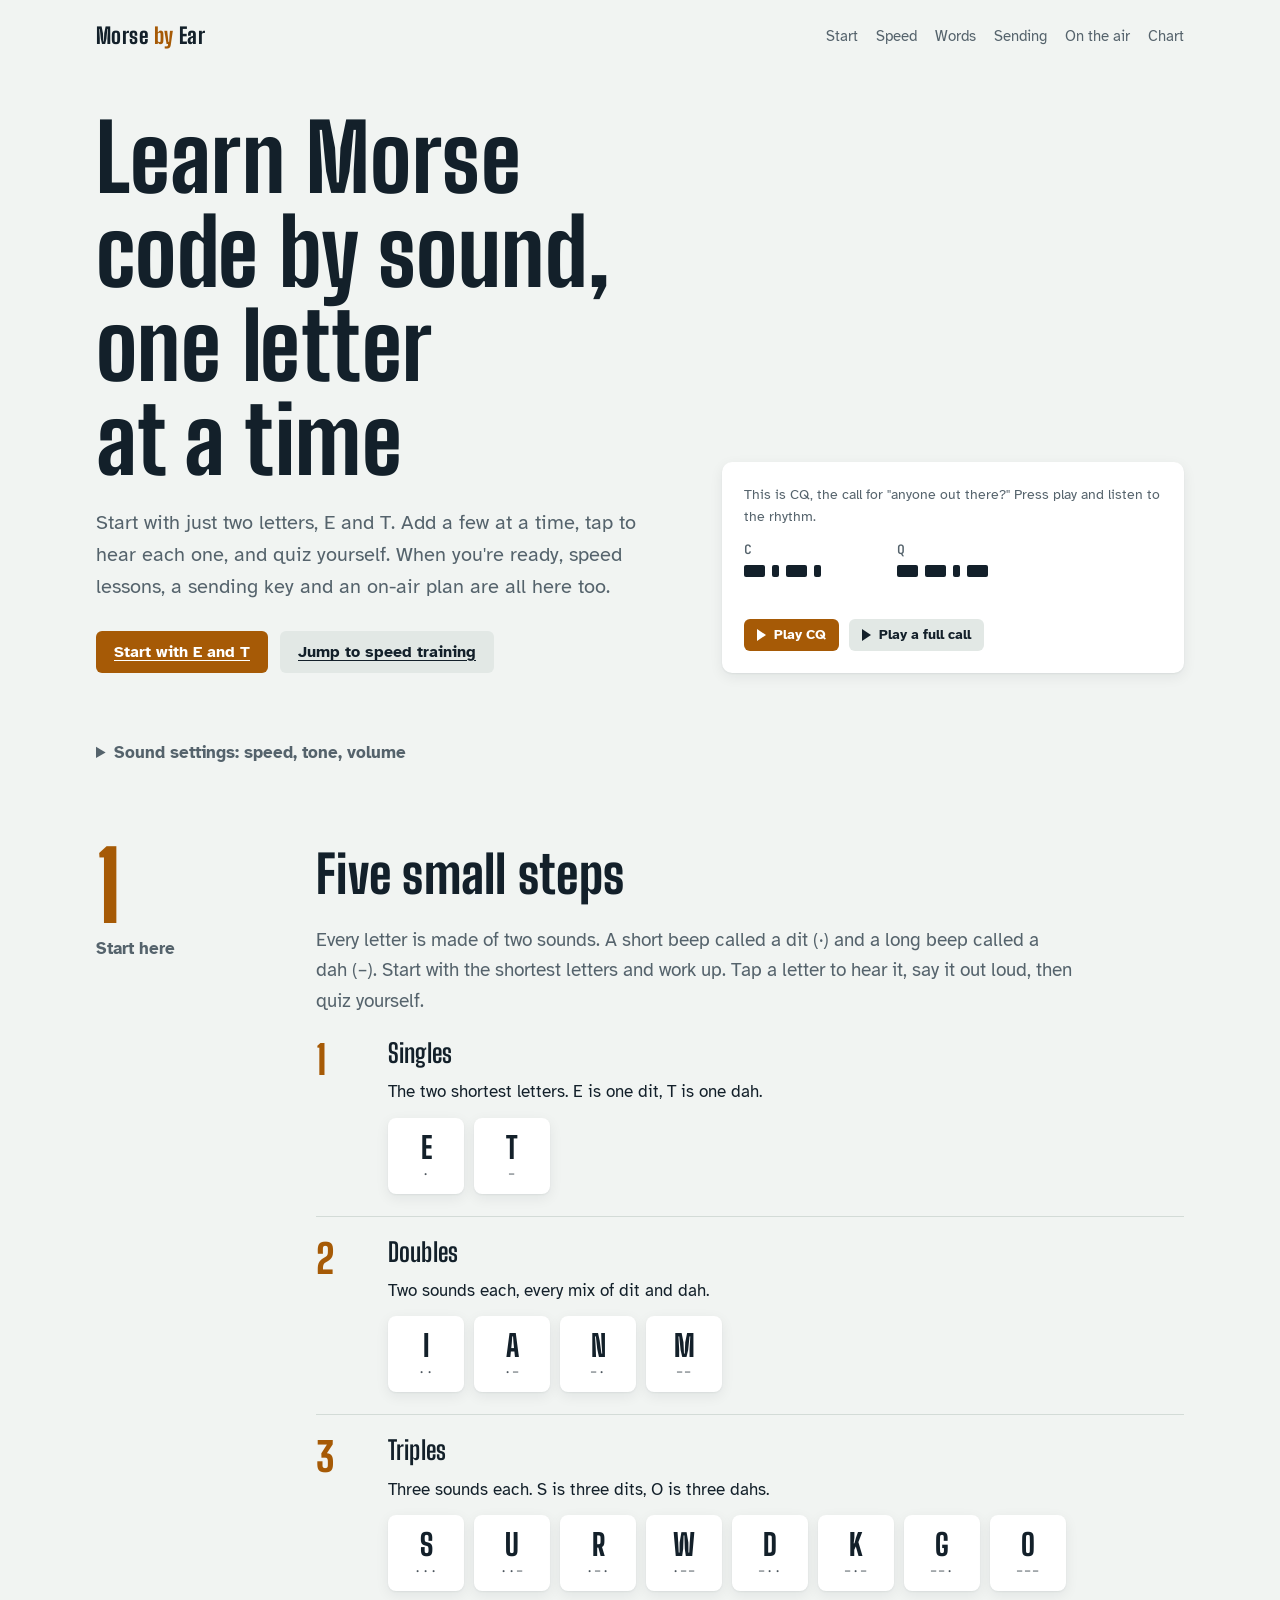
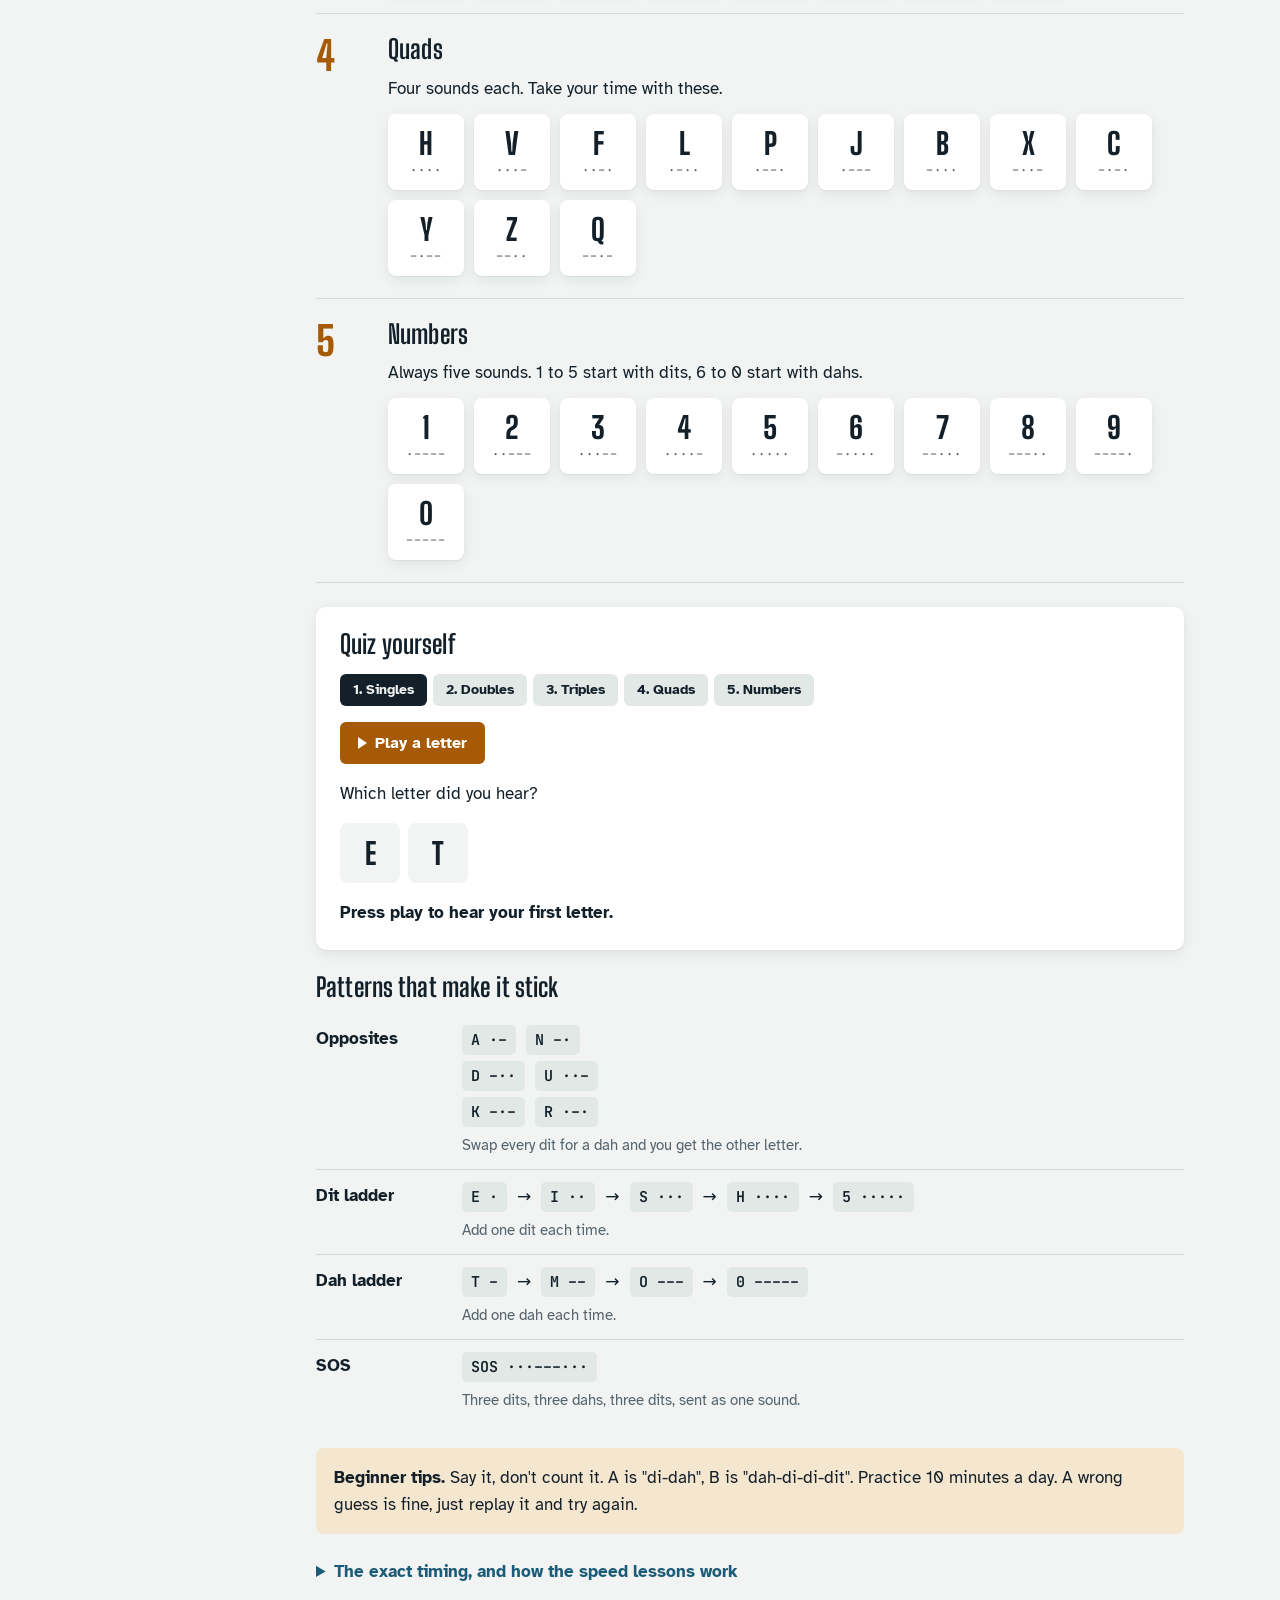
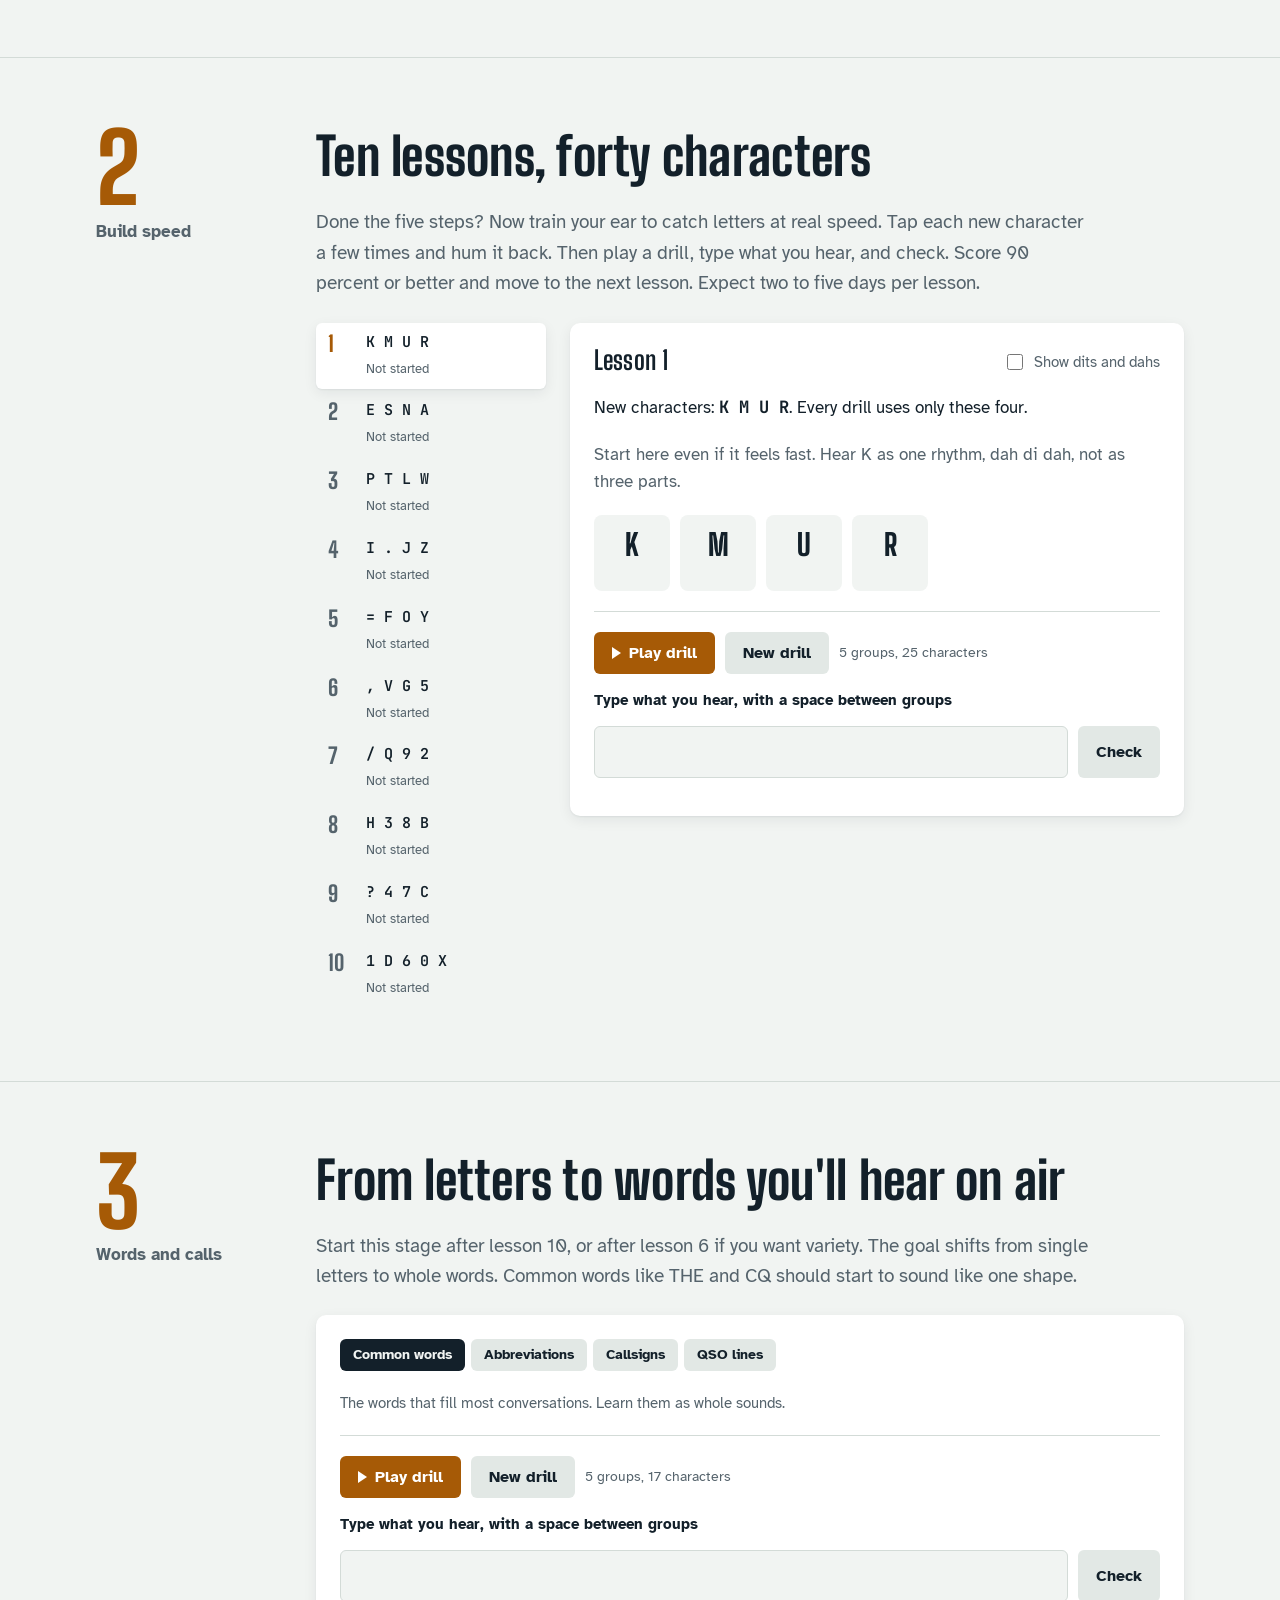
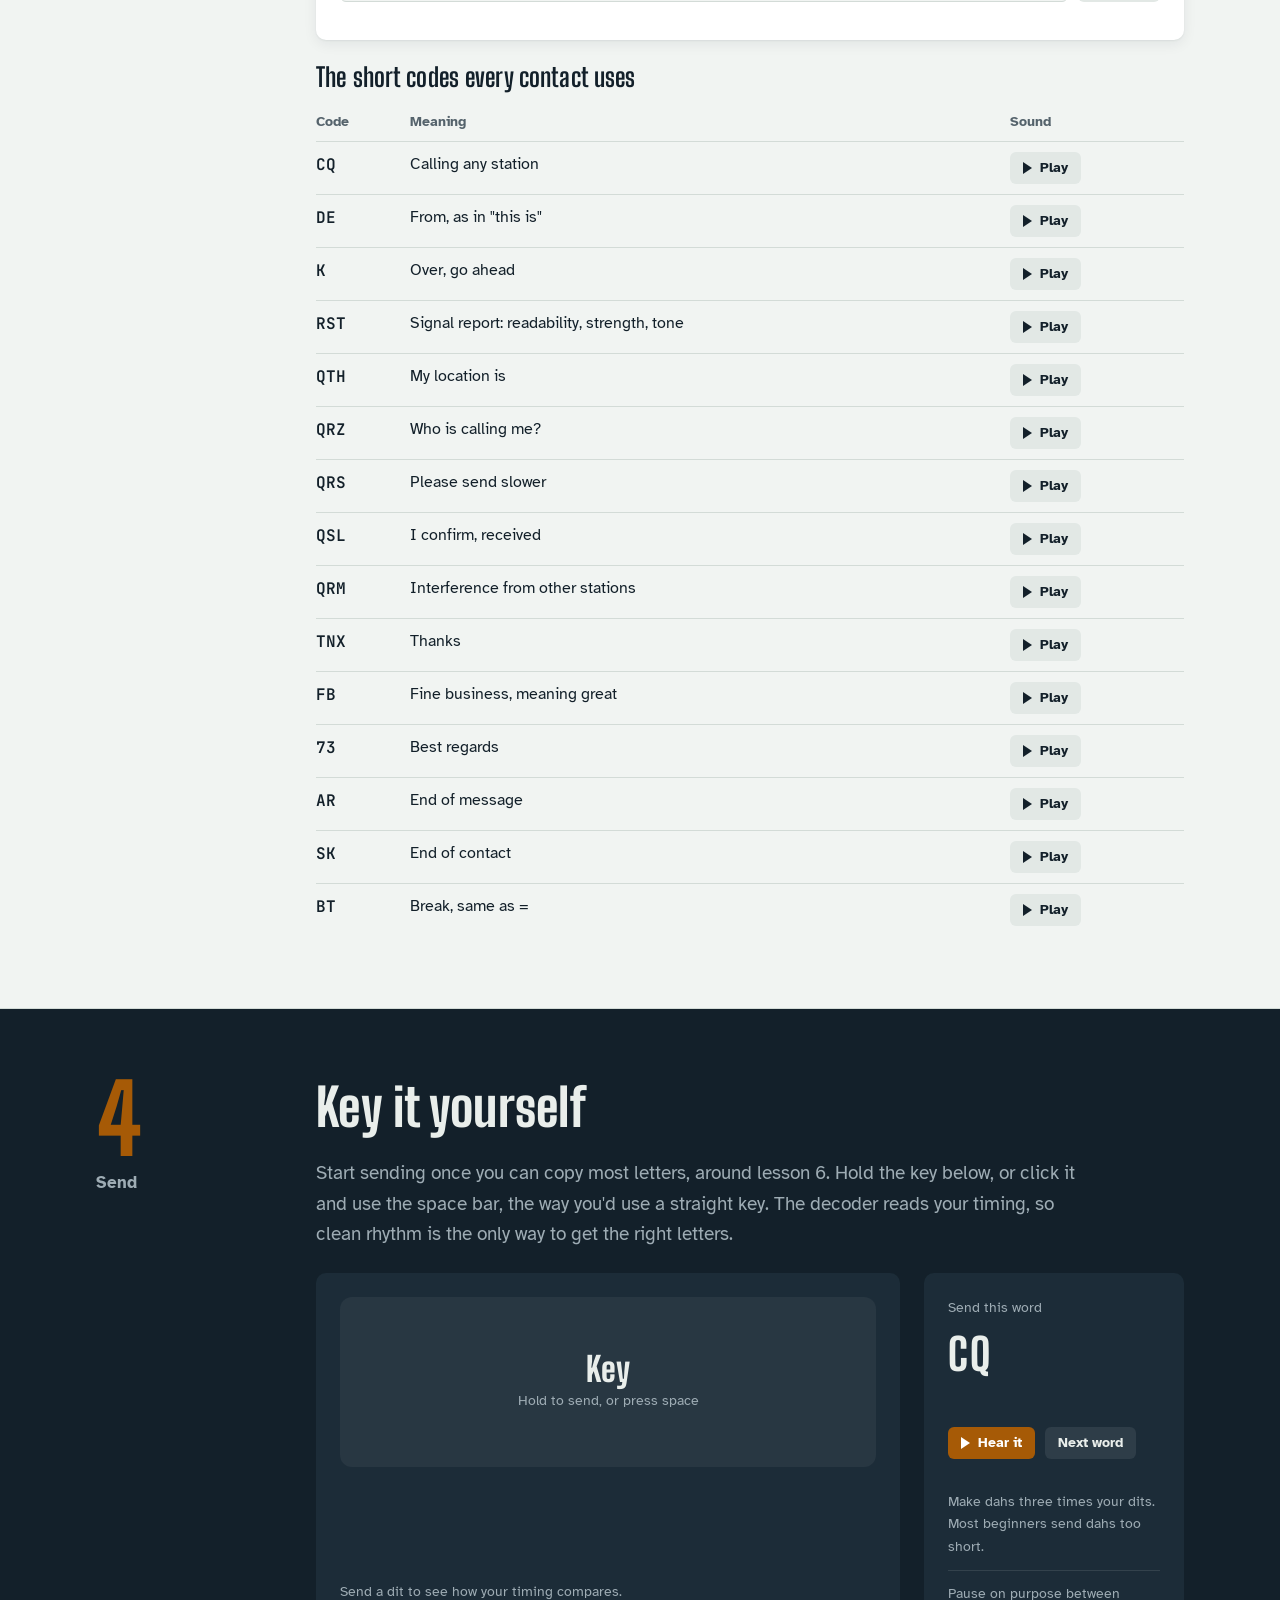
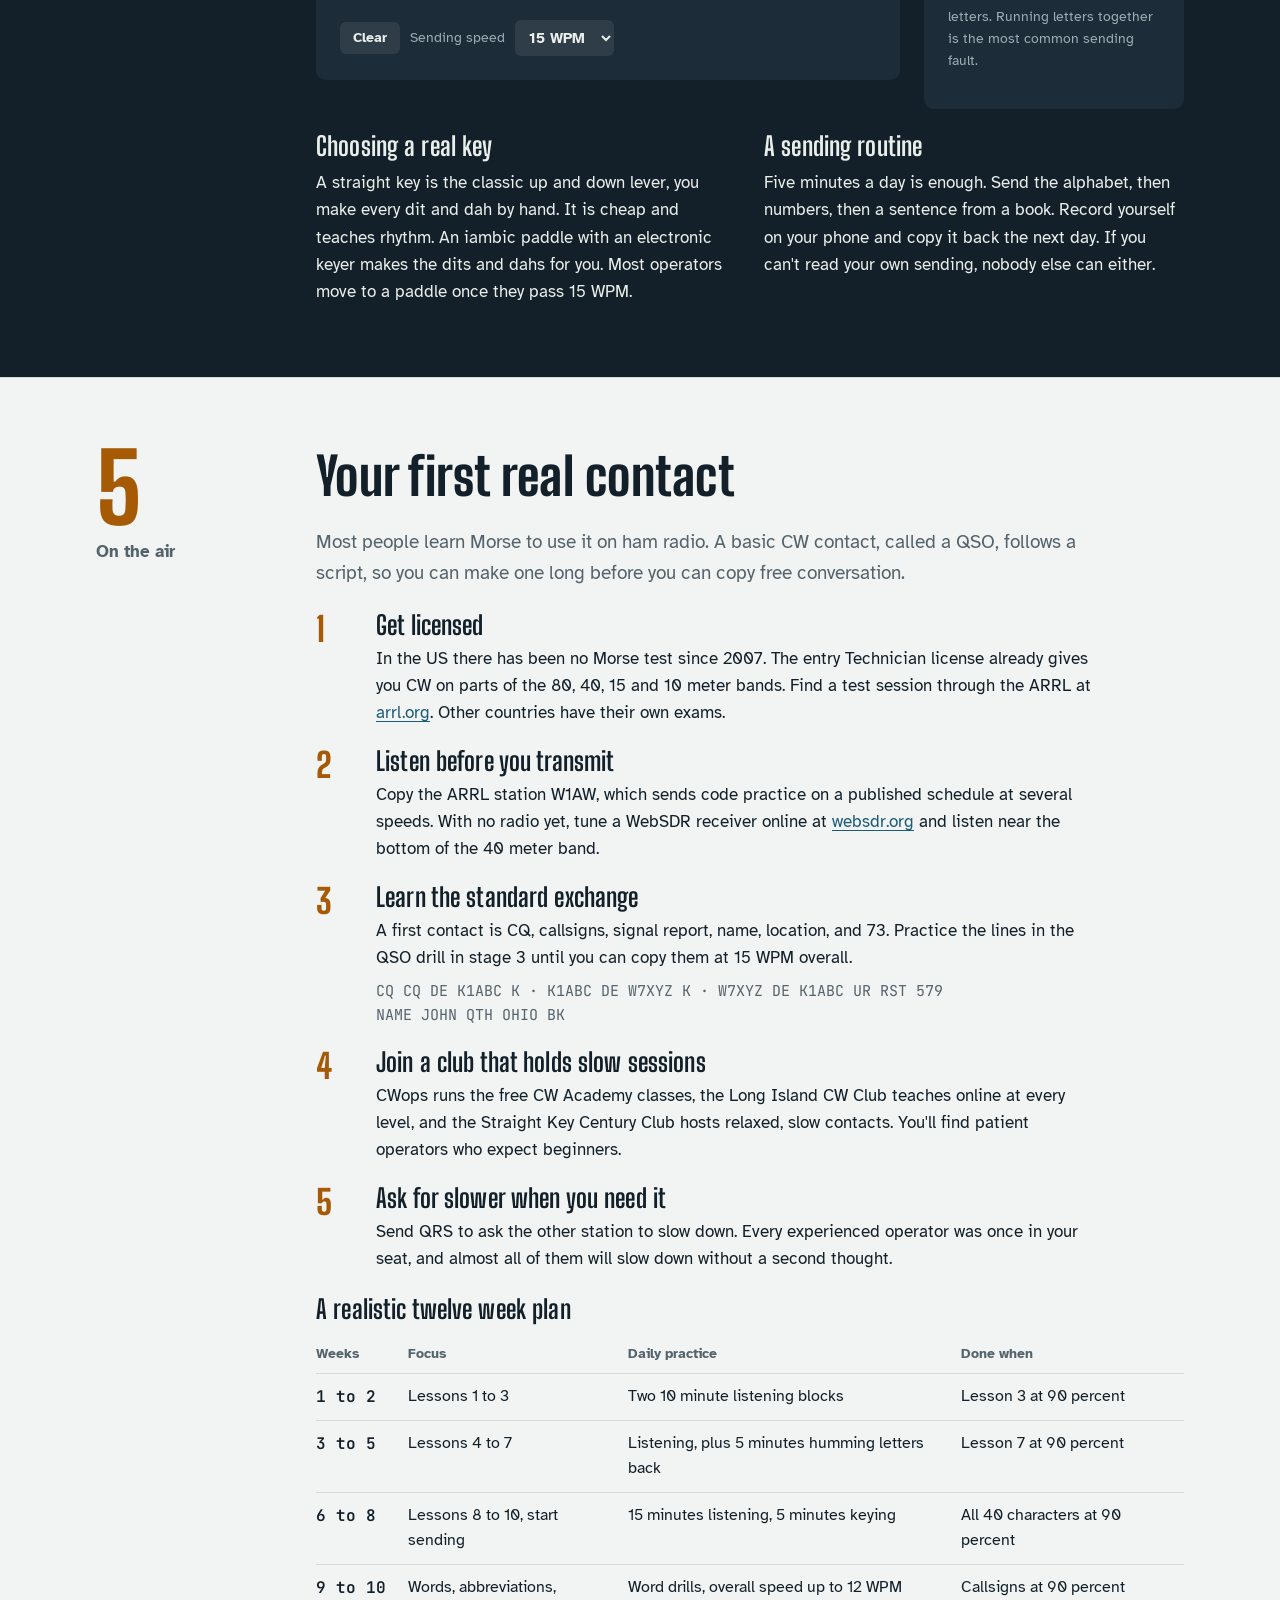
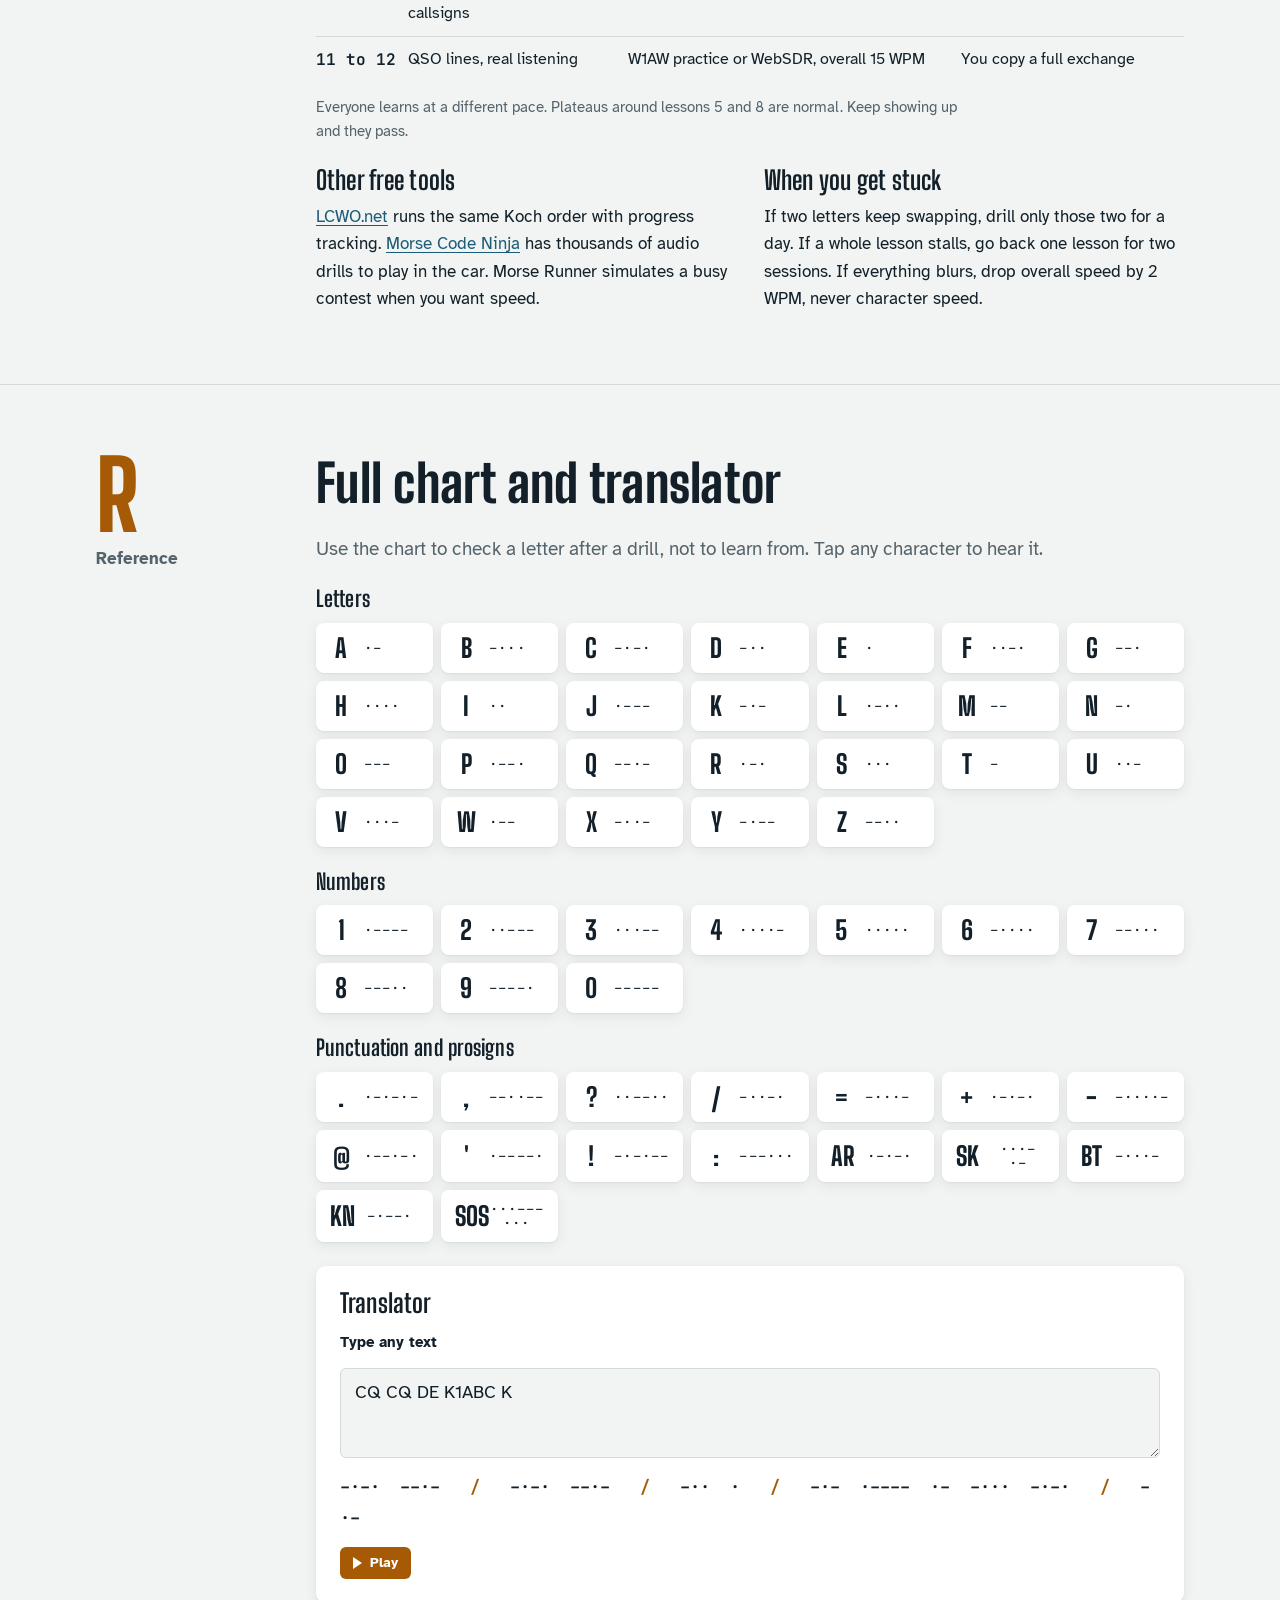
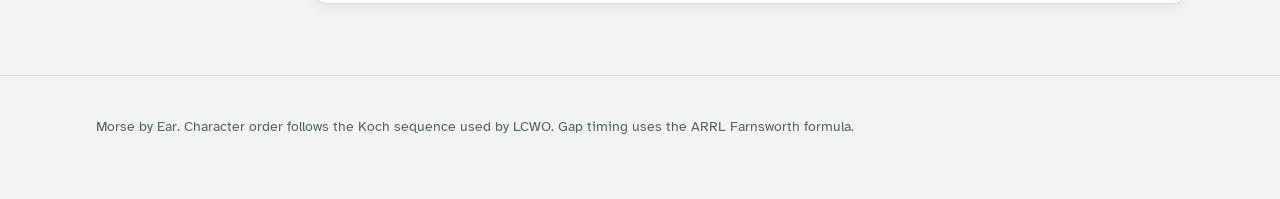
==== index.html @ f8c99e35 "Add Morse by Ear course page Co-Authored-By: Claude Opus 5.5 <noreply@anthropic.com>" ====
<!doctype html>
<html lang="en">
<meta charset="utf-8">
<meta name="viewport" content="width=device-width,initial-scale=1,viewport-fit=cover">
<style>:root{padding-top:env(safe-area-inset-top,0px);padding-bottom:env(safe-area-inset-bottom,0px)}body{margin:0}img{max-width:100%}[hidden]{display:none!important}</style>
<title>Morse by Ear</title>
<meta name="claude:viewport-fit-sides" content="cover">
<link rel="preconnect" href="https://fonts.googleapis.com">
<link rel="preconnect" href="https://fonts.gstatic.com" crossorigin>
<link rel="stylesheet" href="https://fonts.googleapis.com/css2?family=Atkinson+Hyperlegible:wght@400;700&family=Big+Shoulders+Display:wght@700;800&family=JetBrains+Mono:wght@400;600&display=swap">
<style>
/* Layout: a training manual. Wide left margin holds the stage number, right column holds the lesson.
   Paper tape (marks drawn to real timing units) is the one signature element. The keying stage is a dark band. */
:root{
  --paper:#F1F4F2; --surface:#FFFFFF; --chip:#E2E8E5; --ink:#13202A; --muted:#55636C; --rule:#D3DBD7;
  --wire:#1D5C78; --lamp:#A65A06; --on-lamp:#FFFFFF; --lamp-soft:#F5E6D0; --ok:#2C7A4C; --bad:#B3362B;
  --band:#13202A; --band-surface:#1C2C38; --band-ink:#E9EEEB; --band-muted:#9EACB4;
  --shadow:0 1px 2px rgba(19,32,42,.06),0 4px 14px rgba(19,32,42,.07);
  --f-display:"Big Shoulders Display","Arial Narrow",Impact,sans-serif;
  --f-body:"Atkinson Hyperlegible","Segoe UI",system-ui,sans-serif;
  --f-mono:"JetBrains Mono",ui-monospace,Menlo,Consolas,monospace;
}
@media (prefers-color-scheme: dark){
  :root:not([data-theme="light"]){
    --paper:#0E151B; --surface:#16222B; --chip:#1F2D37; --ink:#E5EBE8; --muted:#98A6AE; --rule:#26343E;
    --wire:#76B8D4; --lamp:#F0A43A; --on-lamp:#10171D; --lamp-soft:#3A2A14; --ok:#62BE88; --bad:#EC7B70;
    --band:#070B0E; --band-surface:#121C24; --band-ink:#E5EBE8; --band-muted:#8C9AA2;
    --shadow:0 1px 2px rgba(0,0,0,.3),0 6px 18px rgba(0,0,0,.25); color-scheme:dark;
  }
}
:root[data-theme="dark"]{
  --paper:#0E151B; --surface:#16222B; --chip:#1F2D37; --ink:#E5EBE8; --muted:#98A6AE; --rule:#26343E;
  --wire:#76B8D4; --lamp:#F0A43A; --on-lamp:#10171D; --lamp-soft:#3A2A14; --ok:#62BE88; --bad:#EC7B70;
  --band:#070B0E; --band-surface:#121C24; --band-ink:#E5EBE8; --band-muted:#8C9AA2;
  --shadow:0 1px 2px rgba(0,0,0,.3),0 6px 18px rgba(0,0,0,.25); color-scheme:dark;
}
*{box-sizing:border-box}
body{background:var(--paper);color:var(--ink);font-family:var(--f-body);font-size:17px;line-height:1.6}
h1,h2,h3{font-family:var(--f-display);line-height:1.02;text-wrap:balance;margin:0;font-weight:800;letter-spacing:.005em}
h1{font-size:clamp(46px,8vw,92px)}
h2{font-size:clamp(34px,5vw,52px)}
h3{font-size:26px;font-weight:700}
p{margin:0;text-wrap:pretty;max-width:65ch}
a{color:var(--wire);text-underline-offset:3px}
.mono{font-family:var(--f-mono)}
.wrap{max-width:1120px;margin:0 auto;padding-left:max(16px,env(safe-area-inset-left,0px));padding-right:max(16px,env(safe-area-inset-right,0px))}
:focus-visible{outline:2px solid var(--wire);outline-offset:2px}

/* nav */
.top{padding-block:18px}
.top .wrap{display:flex;align-items:center;gap:24px;justify-content:space-between}
.brand{font-family:var(--f-display);font-weight:800;font-size:22px;letter-spacing:.02em;white-space:nowrap}
.brand span{color:var(--lamp)}
.nav{display:flex;gap:18px;overflow-x:auto;scrollbar-width:none;min-width:0}
.nav a{color:var(--muted);text-decoration:none;font-size:15px;white-space:nowrap}
.nav a:hover{color:var(--ink)}

/* hero */
.hero{padding-block:40px 56px}
.hero .wrap{display:grid;grid-template-columns:1.25fr 1fr;gap:48px;align-items:end}
.hero p.lede{font-size:20px;margin-top:20px;color:var(--muted)}
.hero .actions{display:flex;gap:12px;margin-top:28px;flex-wrap:wrap}
.lamp-card{background:var(--surface);border-radius:10px;box-shadow:var(--shadow);padding:22px;display:grid;gap:14px;min-width:0}
.lamp-card .cap{font-size:14px;color:var(--muted)}
@media (max-width:860px){.hero .wrap{grid-template-columns:1fr;gap:32px}}

/* buttons */
.btn{appearance:none;border:0;cursor:pointer;font:700 16px/1 var(--f-body);padding:13px 18px;border-radius:6px;background:var(--lamp);color:var(--on-lamp);white-space:nowrap;display:inline-flex;align-items:center;gap:8px}
.btn:hover{filter:brightness(1.06)}
.btn.q{background:var(--chip);color:var(--ink)}
.btn.sm{padding:9px 13px;font-size:14px}
.btn[aria-pressed="true"]{background:var(--ink);color:var(--paper)}
.tri{width:0;height:0;border-left:9px solid currentColor;border-top:6px solid transparent;border-bottom:6px solid transparent}
.sq{width:10px;height:10px;background:currentColor}

/* tape */
.tape-scroll{overflow-x:auto;padding-bottom:4px}
.tape{position:relative;height:58px;flex:none}
.tape .m{position:absolute;top:22px;height:12px;background:var(--ink);border-radius:2px}
.tape .lbl{position:absolute;top:0;font:600 13px/1 var(--f-mono);color:var(--muted)}
.tape .tick{position:absolute;top:40px;width:1px;height:6px;background:var(--muted);opacity:.6}
.tape .tn{position:absolute;top:47px;font:400 11px/1 var(--f-mono);color:var(--muted);transform:translateX(-50%)}
.tape .head{position:absolute;top:14px;width:2px;height:28px;background:var(--lamp);left:0;opacity:0}
.tape.run .head{opacity:1}

/* settings */
.settings{background:var(--surface);box-shadow:var(--shadow);border-radius:10px;padding:20px 22px;display:grid;grid-template-columns:repeat(4,minmax(0,1fr));gap:22px}
.settings label{display:block;font-size:14px;color:var(--muted)}
.settings output{font:600 15px var(--f-mono);color:var(--ink)}
.settings .row{display:flex;justify-content:space-between;align-items:baseline;gap:8px}
input[type=range]{width:100%;accent-color:var(--lamp)}
.settings .note{grid-column:1/-1;font-size:14px;color:var(--muted)}
@media (max-width:760px){.settings{grid-template-columns:repeat(2,minmax(0,1fr))}}

/* stage layout */
.stage{padding-block:72px}
.stage + .stage{border-top:1px solid var(--rule)}
.stage .wrap{display:grid;grid-template-columns:180px minmax(0,1fr);gap:40px}
.stage .num{font-family:var(--f-display);font-weight:800;font-size:96px;line-height:.8;color:var(--lamp)}
.stage .num small{display:block;font-size:17px;font-family:var(--f-body);font-weight:700;color:var(--muted);margin-top:14px;line-height:1.3}
.stage .body{display:grid;gap:24px;min-width:0}
.stage .body > *{min-width:0}
.stage .intro{font-size:19px;color:var(--muted)}
@media (max-width:760px){.stage{padding-block:52px}.stage .wrap{grid-template-columns:1fr;gap:16px}.stage .num{font-size:64px}.stage .num small{display:inline;margin-left:10px}}

.cols2{display:grid;grid-template-columns:repeat(2,minmax(0,1fr));gap:28px}
.cols2 > div{display:grid;gap:10px;align-content:start;min-width:0}
@media (max-width:760px){.cols2{grid-template-columns:1fr}}
.rules{display:grid;gap:0;margin:0;padding:0;list-style:none}
.rules li{display:grid;grid-template-columns:120px 1fr;gap:16px;padding:12px 0;border-bottom:1px solid var(--rule)}
.rules li:last-child{border-bottom:0}
.rules b{font-family:var(--f-mono);font-weight:600}
.panel{background:var(--surface);border-radius:10px;box-shadow:var(--shadow);padding:24px;min-width:0}
.callout{background:var(--lamp-soft);border-radius:8px;padding:16px 18px}
.callout p{max-width:none}

/* trainer */
.trainer{display:grid;grid-template-columns:230px minmax(0,1fr);gap:24px;align-items:start}
.syllabus{display:grid;gap:2px;margin:0;padding:0;list-style:none}
.syllabus button{all:unset;box-sizing:border-box;cursor:pointer;display:grid;grid-template-columns:28px 1fr;gap:4px 10px;width:100%;padding:10px 12px;border-radius:6px}
.syllabus button:hover{background:var(--chip)}
.syllabus button[aria-current="true"]{background:var(--surface);box-shadow:var(--shadow)}
.syllabus .n{font:800 22px/1 var(--f-display);color:var(--muted)}
.syllabus [aria-current="true"] .n{color:var(--lamp)}
.syllabus .c{font:600 15px/1.3 var(--f-mono)}
.syllabus .s{grid-column:2;font-size:13px;color:var(--muted)}
.syllabus .s.pass{color:var(--ok);font-weight:700}
@media (max-width:860px){
  .trainer{grid-template-columns:1fr}
  .syllabus{grid-auto-flow:column;grid-auto-columns:150px;overflow-x:auto;padding-bottom:6px}
}
.lesson{display:grid;gap:20px}
.lesson-head{display:flex;justify-content:space-between;gap:16px;flex-wrap:wrap;align-items:baseline}
.pad{display:flex;flex-wrap:wrap;gap:10px}
.key{all:unset;box-sizing:border-box;cursor:pointer;width:76px;min-height:76px;border-radius:8px;background:var(--paper);display:grid;place-items:center;align-content:center;gap:6px;padding:8px 4px;text-align:center}
.key:hover{background:var(--chip)}
.key.on{background:var(--lamp);color:var(--on-lamp)}
.key b{font:800 30px/1 var(--f-display)}
.key i{font:400 12px/1 var(--f-mono);font-style:normal;letter-spacing:.08em;color:inherit;opacity:.75}
.hide-pat .key i{visibility:hidden}
.toggle{display:inline-flex;gap:8px;align-items:center;font-size:15px;color:var(--muted);cursor:pointer}
.toggle input{accent-color:var(--lamp);width:16px;height:16px}

/* drill */
.drill{display:grid;gap:14px;padding-top:20px;border-top:1px solid var(--rule)}
.drill .bar{display:flex;gap:10px;flex-wrap:wrap;align-items:center}
.drill .meta{font-size:14px;color:var(--muted)}
.drill label{font-size:15px;font-weight:700}
.drill .entry{display:flex;gap:10px;flex-wrap:wrap}
.drill input[type=text]{flex:1 1 260px;min-width:0;font:600 20px var(--f-mono);letter-spacing:.06em;text-transform:uppercase;padding:12px 14px;border-radius:6px;border:1px solid var(--rule);background:var(--paper);color:var(--ink)}
.result{display:grid;gap:8px}
.result .score{font-weight:700}
.result .score.pass{color:var(--ok)}
.result .line{font:600 18px/1.6 var(--f-mono);display:flex;flex-wrap:wrap;gap:4px 16px}
.result .ok{color:var(--ok)} .result .no{color:var(--bad);text-decoration:underline;text-decoration-thickness:2px}
.result .sub{font-size:14px;color:var(--muted)}

/* tables */
.tbl-wrap{overflow-x:auto}
table{border-collapse:collapse;width:100%;font-size:16px}
th{text-align:left;font-size:14px;color:var(--muted);font-weight:700;padding:8px 12px 8px 0;border-bottom:1px solid var(--rule)}
td{padding:10px 12px 10px 0;border-bottom:1px solid var(--rule);vertical-align:top}
tr:last-child td{border-bottom:0}
td.mono{white-space:nowrap;font-weight:600}

/* sets switcher */
.seg{display:flex;gap:6px;flex-wrap:wrap}

/* dark band: keying */
.band{background:var(--band);color:var(--band-ink)}
.band .intro,.band .num small{color:var(--band-muted)}
.band .panel{background:var(--band-surface);box-shadow:none}
.band .btn.q{background:#ffffff14;color:var(--band-ink)}
.band a{color:#8CC6DE}
.band .rules li{border-color:#ffffff1a}
.keyer{display:grid;grid-template-columns:minmax(0,1fr) 260px;gap:24px;align-items:start}
@media (max-width:860px){.keyer{grid-template-columns:1fr}}
.paddle{all:unset;box-sizing:border-box;cursor:pointer;width:100%;height:170px;border-radius:12px;background:#ffffff0d;display:grid;place-items:center;text-align:center;user-select:none;-webkit-user-select:none;touch-action:none}
.paddle b{font:800 34px/1 var(--f-display);display:block}
.paddle span{font-size:14px;color:var(--band-muted)}
.paddle.down{background:var(--lamp);color:var(--on-lamp)}
.paddle.down span{color:inherit}
.out{font:600 26px/1.4 var(--f-mono);min-height:44px;word-break:break-all;letter-spacing:.06em}
.out .cur{color:var(--lamp)}
.ktape{display:flex;align-items:center;height:22px;overflow:hidden;justify-content:flex-end}
.ktape i{flex:none;height:10px;background:var(--band-ink);border-radius:2px}
.ktape u{flex:none;height:10px}
.ktape s{flex:none;width:2px;height:22px;background:var(--lamp);opacity:.6;margin:0 3px}
.kstat{font-size:14px;color:var(--band-muted)}
.target{font:800 44px/1 var(--f-display);letter-spacing:.04em}
.kfb{font-weight:700;min-height:1.6em}
.kfb.ok{color:#7AD39E}
.kfb.no{color:#F2958B}
.band select{font:600 15px var(--f-body);padding:8px 10px;border-radius:6px;border:0;background:#ffffff14;color:var(--band-ink)}
.band select option{color:#13202A}

/* reference chart */
.chart{display:grid;grid-template-columns:repeat(auto-fill,minmax(112px,1fr));gap:8px}
.chart .key{width:auto;min-height:0;grid-template-columns:auto 1fr;place-items:center start;padding:12px 14px;gap:12px;background:var(--surface);box-shadow:var(--shadow)}
.chart .key b{font-size:26px;min-width:22px}
.chart .key i{font-size:14px;opacity:1}
.chart .key.on i{color:var(--on-lamp)}
.chart-group{display:grid;gap:12px}
.chart-group h3{font-size:22px}
textarea{width:100%;min-height:90px;font:400 18px var(--f-body);padding:12px 14px;border-radius:6px;border:1px solid var(--rule);background:var(--paper);color:var(--ink);resize:vertical}
.codeout{font:600 17px/1.8 var(--f-mono);word-break:break-word;color:var(--ink)}
.codeout .w{color:var(--lamp)}

.steps{counter-reset:s;display:grid;gap:22px;margin:0;padding:0;list-style:none}
.steps li{display:grid;grid-template-columns:44px minmax(0,1fr);gap:16px}
.steps li::before{counter-increment:s;content:counter(s);font:800 34px/1 var(--f-display);color:var(--lamp)}
.steps h3{margin-bottom:6px}
.steps p + p{margin-top:8px}

/* simple start */
.sound summary{cursor:pointer;font-weight:700;color:var(--muted);padding-block:10px;width:max-content;max-width:100%}
.sound[open] summary{margin-bottom:12px}
.simple{display:grid}
.step{display:grid;grid-template-columns:56px minmax(0,1fr);gap:16px;padding-block:22px;border-bottom:1px solid var(--rule)}
.step:first-child{padding-top:0}
.step .sn{font:800 40px/1 var(--f-display);color:var(--lamp)}
.step .txt{display:grid;gap:12px;min-width:0}
.step .key{background:var(--surface);box-shadow:var(--shadow)}
.quiz{display:grid;gap:16px}
.quiz .meta{font-size:14px;color:var(--muted)}
.choices{display:flex;flex-wrap:wrap;gap:8px}
.choices .key{width:60px;min-height:60px}
.choices .key.right{background:var(--ok);color:var(--paper)}
.choices .key.wrong{background:var(--bad);color:var(--paper)}
.qfb{font-weight:700;min-height:1.6em}
.patterns li{grid-template-columns:130px minmax(0,1fr)}
.patterns .pn{font-weight:700}
.patterns .pv{display:grid;gap:6px}
.patterns .pv small{font-size:15px;color:var(--muted)}
.ladder{display:flex;flex-wrap:wrap;gap:6px 10px;align-items:center}
.chip{all:unset;cursor:pointer;font:600 15px var(--f-mono);padding:5px 9px;border-radius:5px;background:var(--chip);white-space:nowrap}
.chip.on{background:var(--lamp);color:var(--on-lamp)}
details.more summary{cursor:pointer;font-weight:700;color:var(--wire)}
.more-body{display:grid;gap:24px;margin-top:20px}
.more-body > *{min-width:0}
@media (max-width:560px){.patterns li{grid-template-columns:1fr;gap:6px}.step{grid-template-columns:40px minmax(0,1fr)}}

footer{padding-block:40px 60px;color:var(--muted);font-size:14px;border-top:1px solid var(--rule)}
@media (prefers-reduced-motion:reduce){.tape .head{display:none}}
</style>

<header class="top">
  <div class="wrap">
    <div class="brand">Morse <span>by</span> Ear</div>
    <nav class="nav" aria-label="Course sections">
      <a href="#start">Start</a>
      <a href="#receive">Speed</a>
      <a href="#words">Words</a>
      <a href="#send">Sending</a>
      <a href="#air">On the air</a>
      <a href="#reference">Chart</a>
    </nav>
  </div>
</header>

<section class="hero">
  <div class="wrap">
    <div>
      <h1>Learn Morse code by sound, one letter at a time</h1>
      <p class="lede">Start with just two letters, E and T. Add a few at a time, tap to hear each one, and quiz yourself. When you're ready, speed lessons, a sending key and an on-air plan are all here too.</p>
      <div class="actions">
        <a class="btn" href="#start">Start with E and T</a>
        <a class="btn q" href="#receive">Jump to speed training</a>
      </div>
    </div>
    <div class="lamp-card">
      <div class="cap">This is CQ, the call for "anyone out there?" Press play and listen to the rhythm.</div>
      <div class="tape-scroll"><div class="tape" id="heroTape"></div></div>
      <div style="display:flex;gap:10px;flex-wrap:wrap">
        <button class="btn sm" data-play="CQ" data-tape="heroTape" type="button"><span class="tri"></span>Play CQ</button>
        <button class="btn sm q" data-play="CQ CQ DE K1ABC K" type="button"><span class="tri"></span>Play a full call</button>
      </div>
    </div>
  </div>
</section>

<div class="wrap">
  <details class="sound"><summary>Sound settings: speed, tone, volume</summary>
  <div class="settings" id="settings">
    <div>
      <div class="row"><label for="cwpm">Character speed</label><output id="cwpmV"></output></div>
      <input type="range" id="cwpm" min="12" max="35" step="1">
    </div>
    <div>
      <div class="row"><label for="ewpm">Overall speed</label><output id="ewpmV"></output></div>
      <input type="range" id="ewpm" min="5" max="35" step="1">
    </div>
    <div>
      <div class="row"><label for="freq">Tone</label><output id="freqV"></output></div>
      <input type="range" id="freq" min="400" max="900" step="10">
    </div>
    <div>
      <div class="row"><label for="vol">Volume</label><output id="volV"></output></div>
      <input type="range" id="vol" min="0.05" max="1" step="0.05">
    </div>
    <p class="note">Keep character speed at 18 to 20 WPM from day one. When a drill feels too fast, lower overall speed instead. That stretches the gaps between letters and leaves each letter's sound the same. Your settings are saved in this browser.</p>
  </div>
  </details>
</div>

<section class="stage" id="start">
  <div class="wrap">
    <div class="num">1<small>Start here</small></div>
    <div class="body">
      <h2>Five small steps</h2>
      <p class="intro">Every letter is made of two sounds. A short beep called a dit (·) and a long beep called a dah (–). Start with the shortest letters and work up. Tap a letter to hear it, say it out loud, then quiz yourself.</p>
      <div class="simple" id="simple"></div>
      <div class="panel quiz" id="quiz"></div>
      <div>
        <h3 style="margin-bottom:12px">Patterns that make it stick</h3>
        <ul class="rules patterns" id="patterns"></ul>
      </div>
      <div class="callout"><p><b>Beginner tips.</b> Say it, don't count it. A is "di-dah", B is "dah-di-di-dit". Practice 10 minutes a day. A wrong guess is fine, just replay it and try again.</p></div>
      <details class="more"><summary>The exact timing, and how the speed lessons work</summary>
      <div class="more-body">
      <div class="panel">
        <div class="tape-scroll"><div class="tape" id="parisTape"></div></div>
        <p style="margin-top:12px;font-size:15px;color:var(--muted)">The word PARIS drawn to scale, units 0 to 50. Speed in WPM means how many times you could send PARIS in one minute. At 20 WPM one unit lasts 60 milliseconds.</p>
      </div>
      <div class="cols2">
        <div>
          <h3>The five timing rules</h3>
          <ul class="rules">
            <li><b>dit</b><span>1 unit of tone</span></li>
            <li><b>dah</b><span>3 units of tone</span></li>
            <li><b>inside a letter</b><span>1 unit of silence between parts</span></li>
            <li><b>between letters</b><span>3 units of silence</span></li>
            <li><b>between words</b><span>7 units of silence</span></li>
          </ul>
        </div>
        <div>
          <h3>How this course teaches</h3>
          <p><b>Koch method.</b> You start with two to four characters at full speed and add more only when you copy 90 percent correctly. You never learn a slow version you later have to unlearn.</p>
          <p><b>Farnsworth spacing.</b> Letters play at 20 WPM, and the extra time goes into the gaps. You get time to think without the letters changing shape.</p>
          <p><b>Ears only.</b> Patterns are hidden by default. If you picture dots and dashes, you add a lookup step that caps you around 10 WPM.</p>
        </div>
      </div>
      <div class="callout">
        <p><b>Three habits that decide how fast you learn.</b> Practice every day in short sessions, two 10 minute blocks beat one hour on Sunday. When you miss a letter, write a dash and move on, chasing it makes you miss the next three. Say "dit" and "dah" out loud when you hum a letter, never "dot" and "dash".</p>
      </div>
      </div></details>
    </div>
  </div>
</section>

<section class="stage" id="receive">
  <div class="wrap">
    <div class="num">2<small>Build speed</small></div>
    <div class="body">
      <h2>Ten lessons, forty characters</h2>
      <p class="intro">Done the five steps? Now train your ear to catch letters at real speed. Tap each new character a few times and hum it back. Then play a drill, type what you hear, and check. Score 90 percent or better and move to the next lesson. Expect two to five days per lesson.</p>
      <div class="trainer">
        <ul class="syllabus" id="syllabus"></ul>
        <div class="panel lesson" id="lesson"></div>
      </div>
    </div>
  </div>
</section>

<section class="stage" id="words">
  <div class="wrap">
    <div class="num">3<small>Words and calls</small></div>
    <div class="body">
      <h2>From letters to words you'll hear on air</h2>
      <p class="intro">Start this stage after lesson 10, or after lesson 6 if you want variety. The goal shifts from single letters to whole words. Common words like THE and CQ should start to sound like one shape.</p>
      <div class="panel lesson">
        <div class="seg" id="setSeg" role="group" aria-label="Drill set"></div>
        <p id="setNote" style="color:var(--muted);font-size:15px"></p>
        <div id="wordDrill"></div>
      </div>
      <div>
        <h3 style="margin-bottom:12px">The short codes every contact uses</h3>
        <div class="tbl-wrap">
          <table>
            <thead><tr><th>Code</th><th>Meaning</th><th>Sound</th></tr></thead>
            <tbody id="abbrTable"></tbody>
          </table>
        </div>
      </div>
    </div>
  </div>
</section>

<section class="stage band" id="send">
  <div class="wrap">
    <div class="num">4<small>Send</small></div>
    <div class="body">
      <h2>Key it yourself</h2>
      <p class="intro">Start sending once you can copy most letters, around lesson 6. Hold the key below, or click it and use the space bar, the way you'd use a straight key. The decoder reads your timing, so clean rhythm is the only way to get the right letters.</p>
      <div class="keyer">
        <div class="panel" style="display:grid;gap:16px">
          <button class="paddle" id="paddle" type="button" aria-label="Morse key. Hold to send tone. Space bar also works when focused."><div><b>Key</b><span>Hold to send, or press space</span></div></button>
          <div class="ktape" id="ktape" aria-hidden="true"></div>
          <div class="out" id="kout" aria-live="polite"></div>
          <div class="kstat" id="kstat">Send a dit to see how your timing compares.</div>
          <div style="display:flex;gap:10px;flex-wrap:wrap;align-items:center">
            <button class="btn sm q" id="kclear" type="button">Clear</button>
            <label for="swpm" class="kstat">Sending speed</label>
            <select id="swpm">
              <option value="8">8 WPM</option><option value="10">10 WPM</option><option value="12">12 WPM</option>
              <option value="15">15 WPM</option><option value="18">18 WPM</option><option value="20">20 WPM</option><option value="25">25 WPM</option>
            </select>
          </div>
        </div>
        <div class="panel" style="display:grid;gap:12px">
          <div class="kstat">Send this word</div>
          <div class="target" id="ktarget">CQ</div>
          <div class="kfb" id="kfb" aria-live="polite"></div>
          <div style="display:flex;gap:10px;flex-wrap:wrap">
            <button class="btn sm" id="khear" type="button"><span class="tri"></span>Hear it</button>
            <button class="btn sm q" id="knext" type="button">Next word</button>
          </div>
          <ul class="rules" style="margin-top:8px">
            <li style="grid-template-columns:1fr"><span class="kstat">Make dahs three times your dits. Most beginners send dahs too short.</span></li>
            <li style="grid-template-columns:1fr"><span class="kstat">Pause on purpose between letters. Running letters together is the most common sending fault.</span></li>
          </ul>
        </div>
      </div>
      <div class="cols2">
        <div>
          <h3>Choosing a real key</h3>
          <p>A straight key is the classic up and down lever, you make every dit and dah by hand. It is cheap and teaches rhythm. An iambic paddle with an electronic keyer makes the dits and dahs for you. Most operators move to a paddle once they pass 15 WPM.</p>
        </div>
        <div>
          <h3>A sending routine</h3>
          <p>Five minutes a day is enough. Send the alphabet, then numbers, then a sentence from a book. Record yourself on your phone and copy it back the next day. If you can't read your own sending, nobody else can either.</p>
        </div>
      </div>
    </div>
  </div>
</section>

<section class="stage" id="air">
  <div class="wrap">
    <div class="num">5<small>On the air</small></div>
    <div class="body">
      <h2>Your first real contact</h2>
      <p class="intro">Most people learn Morse to use it on ham radio. A basic CW contact, called a QSO, follows a script, so you can make one long before you can copy free conversation.</p>
      <ol class="steps">
        <li><div><h3>Get licensed</h3><p>In the US there has been no Morse test since 2007. The entry Technician license already gives you CW on parts of the 80, 40, 15 and 10 meter bands. Find a test session through the ARRL at <a href="https://www.arrl.org/find-an-amateur-radio-license-exam-session" target="_blank" rel="noopener">arrl.org</a>. Other countries have their own exams.</p></div></li>
        <li><div><h3>Listen before you transmit</h3><p>Copy the ARRL station W1AW, which sends code practice on a published schedule at several speeds. With no radio yet, tune a WebSDR receiver online at <a href="http://websdr.org" target="_blank" rel="noopener">websdr.org</a> and listen near the bottom of the 40 meter band.</p></div></li>
        <li><div><h3>Learn the standard exchange</h3><p>A first contact is CQ, callsigns, signal report, name, location, and 73. Practice the lines in the QSO drill in stage 3 until you can copy them at 15 WPM overall.</p><p class="mono" style="font-size:15px;color:var(--muted)">CQ CQ DE K1ABC K · K1ABC DE W7XYZ K · W7XYZ DE K1ABC UR RST 579 NAME JOHN QTH OHIO BK</p></div></li>
        <li><div><h3>Join a club that holds slow sessions</h3><p>CWops runs the free CW Academy classes, the Long Island CW Club teaches online at every level, and the Straight Key Century Club hosts relaxed, slow contacts. You'll find patient operators who expect beginners.</p></div></li>
        <li><div><h3>Ask for slower when you need it</h3><p>Send QRS to ask the other station to slow down. Every experienced operator was once in your seat, and almost all of them will slow down without a second thought.</p></div></li>
      </ol>
      <div>
        <h3 style="margin-bottom:12px">A realistic twelve week plan</h3>
        <div class="tbl-wrap">
          <table>
            <thead><tr><th>Weeks</th><th>Focus</th><th>Daily practice</th><th>Done when</th></tr></thead>
            <tbody>
              <tr><td class="mono">1 to 2</td><td>Lessons 1 to 3</td><td>Two 10 minute listening blocks</td><td>Lesson 3 at 90 percent</td></tr>
              <tr><td class="mono">3 to 5</td><td>Lessons 4 to 7</td><td>Listening, plus 5 minutes humming letters back</td><td>Lesson 7 at 90 percent</td></tr>
              <tr><td class="mono">6 to 8</td><td>Lessons 8 to 10, start sending</td><td>15 minutes listening, 5 minutes keying</td><td>All 40 characters at 90 percent</td></tr>
              <tr><td class="mono">9 to 10</td><td>Words, abbreviations, callsigns</td><td>Word drills, overall speed up to 12 WPM</td><td>Callsigns at 90 percent</td></tr>
              <tr><td class="mono">11 to 12</td><td>QSO lines, real listening</td><td>W1AW practice or WebSDR, overall 15 WPM</td><td>You copy a full exchange</td></tr>
            </tbody>
          </table>
        </div>
        <p style="margin-top:12px;font-size:15px;color:var(--muted)">Everyone learns at a different pace. Plateaus around lessons 5 and 8 are normal. Keep showing up and they pass.</p>
      </div>
      <div class="cols2">
        <div>
          <h3>Other free tools</h3>
          <p><a href="https://lcwo.net" target="_blank" rel="noopener">LCWO.net</a> runs the same Koch order with progress tracking. <a href="https://morsecode.ninja" target="_blank" rel="noopener">Morse Code Ninja</a> has thousands of audio drills to play in the car. Morse Runner simulates a busy contest when you want speed.</p>
        </div>
        <div>
          <h3>When you get stuck</h3>
          <p>If two letters keep swapping, drill only those two for a day. If a whole lesson stalls, go back one lesson for two sessions. If everything blurs, drop overall speed by 2 WPM, never character speed.</p>
        </div>
      </div>
    </div>
  </div>
</section>

<section class="stage" id="reference">
  <div class="wrap">
    <div class="num">R<small>Reference</small></div>
    <div class="body">
      <h2>Full chart and translator</h2>
      <p class="intro">Use the chart to check a letter after a drill, not to learn from. Tap any character to hear it.</p>
      <div class="chart-group"><h3>Letters</h3><div class="chart" id="chL"></div></div>
      <div class="chart-group"><h3>Numbers</h3><div class="chart" id="chN"></div></div>
      <div class="chart-group"><h3>Punctuation and prosigns</h3><div class="chart" id="chP"></div></div>
      <div class="panel" style="display:grid;gap:14px">
        <h3>Translator</h3>
        <label for="tx" style="font-size:15px;font-weight:700">Type any text</label>
        <textarea id="tx">CQ CQ DE K1ABC K</textarea>
        <div class="codeout" id="txout"></div>
        <div><button class="btn sm" id="txplay" type="button"><span class="tri"></span>Play</button></div>
      </div>
    </div>
  </div>
</section>

<footer>
  <div class="wrap">Morse by Ear. Character order follows the Koch sequence used by LCWO. Gap timing uses the ARRL Farnsworth formula.</div>
</footer>

<script>
(function(){
const CODE={A:'.-',B:'-...',C:'-.-.',D:'-..',E:'.',F:'..-.',G:'--.',H:'....',I:'..',J:'.---',K:'-.-',L:'.-..',M:'--',N:'-.',O:'---',P:'.--.',Q:'--.-',R:'.-.',S:'...',T:'-',U:'..-',V:'...-',W:'.--',X:'-..-',Y:'-.--',Z:'--..',
'0':'-----','1':'.----','2':'..---','3':'...--','4':'....-','5':'.....','6':'-....','7':'--...','8':'---..','9':'----.',
'.':'.-.-.-',',':'--..--','?':'..--..','/':'-..-.','=':'-...-','+':'.-.-.','-':'-....-','@':'.--.-.',"'":'.----.','!':'-.-.--',':':'---...'};
const REV={};Object.keys(CODE).forEach(k=>{REV[CODE[k]]=k});
const PROSIGNS=[['AR','.-.-.','End of message'],['SK','...-.-','End of contact'],['BT','-...-','Break, new thought'],['KN','-.--.','Go ahead, only you'],['SOS','...---...','Distress']];
const LESSONS=['KMUR','ESNA','PTLW','I.JZ','=FOY',',VG5','/Q92','H38B','?47C','1D60X'];
const TIPS=[
 'Start here even if it feels fast. Hear K as one rhythm, dah di dah, not as three parts.',
 'E is the shortest sound in the code. Listen for it between the longer letters.',
 'P and W start the same way. The difference is at the end.',
 'The period has six parts. Let it roll by as one shape and don\'t count.',
 '= is also called BT. On the air it separates one thought from the next.',
 '5 is five dits. Hear it as a quick buzz rather than counting.',
 '/ shows up in callsigns like W1ABC/P, which means portable.',
 'H, S and 5 differ only in length. If they blur, lower overall speed, never character speed.',
 'You\'ll hear ? whenever someone asks for a repeat.',
 'Finish this one and you can copy every character in common use on the air.'
];
const pick=a=>a[Math.floor(Math.random()*a.length)];

/* settings */
const S={cwpm:20,ewpm:10,freq:600,vol:0.5,swpm:15};
try{Object.assign(S,JSON.parse(localStorage.getItem('mbe-settings')||'{}'))}catch(e){}
const saveS=()=>{try{localStorage.setItem('mbe-settings',JSON.stringify(S))}catch(e){}};
let P={best:{}};
try{P=Object.assign(P,JSON.parse(localStorage.getItem('mbe-progress')||'{}'))}catch(e){}
const saveP=()=>{try{localStorage.setItem('mbe-progress',JSON.stringify(P))}catch(e){}};

function timing(std){
  if(std) return {u:1,cg:3,wg:7};
  const c=S.cwpm,e=Math.min(S.ewpm,c),u=1.2/c;
  let cg=3*u,wg=7*u;
  if(e<c){const ta=(60*c-37.2*e)/(c*e);cg=3*ta/19;wg=7*ta/19}
  return {u,cg,wg};
}
/* text -> list of {ch,code} or ' ' ; <AR> style prosigns run letters together */
function tokens(text){
  const out=[];const t=String(text).toUpperCase();
  for(let i=0;i<t.length;i++){
    const c=t[i];
    if(/\s/.test(c)){if(out.length&&out[out.length-1]!==' ')out.push(' ');continue}
    if(c==='<'){const j=t.indexOf('>',i);if(j>i){const w=t.slice(i+1,j);const code=w.split('').map(x=>CODE[x]||'').join('');if(code)out.push({ch:w,code});i=j;continue}}
    if(CODE[c])out.push({ch:c,code:CODE[c]});
  }
  while(out.length&&out[out.length-1]===' ')out.pop();
  return out;
}

/* audio */
let ctx=null,cur=null,curBtn=null,curDone=null;
function ac(){if(!ctx){const A=window.AudioContext||window.webkitAudioContext;ctx=new A()}if(ctx.state==='suspended')ctx.resume();return ctx}
function stop(){
  if(cur){try{cur.o.stop()}catch(e){}try{cur.o.disconnect();cur.g.disconnect()}catch(e){}cur=null}
  const d=curDone;curDone=null;if(d)d();
}
function play(text,done){
  stop();const a=ac();const T=timing();const u=T.u;
  const g=a.createGain();g.gain.value=0;const o=a.createOscillator();o.type='sine';o.frequency.value=S.freq;o.connect(g);g.connect(a.destination);
  const t0=a.currentTime+0.08;let t=t0;const v=S.vol*0.6,r=0.005;
  tokens(text).forEach(tok=>{
    if(tok===' '){t+=T.wg-T.cg;return}
    for(let k=0;k<tok.code.length;k++){
      const d=tok.code[k]==='.'?u:3*u;
      g.gain.setValueAtTime(0,t);g.gain.linearRampToValueAtTime(v,t+r);g.gain.setValueAtTime(v,t+d-r);g.gain.linearRampToValueAtTime(0,t+d);
      t+=d;if(k<tok.code.length-1)t+=u;
    }
    t+=T.cg;
  });
  o.start(t0-0.01);o.stop(t+0.05);
  const me={o,g};cur=me;curDone=done||null;
  o.onended=()=>{if(cur===me){cur=null;const d=curDone;curDone=null;if(d)d()}};
  return t-t0;
}
function setBtn(btn,on){
  if(!btn)return;
  if(isTile(btn)){btn.classList.toggle('on',on);return}
  if(!btn.dataset.label)btn.dataset.label=btn.innerHTML;
  btn.innerHTML=on?'<span class="sq"></span>Stop':btn.dataset.label;
}
const isTile=b=>b.classList.contains('key')||b.classList.contains('chip');
function playFrom(btn,text,tapeId){
  if(curBtn===btn&&cur&&!isTile(btn)){stop();return}
  stop();
  const b=btn;curBtn=b;setBtn(b,true);
  const tape=tapeId?document.getElementById(tapeId):null;
  const dur=play(text,()=>{setBtn(b,false);if(curBtn===b)curBtn=null;if(tape)resetHead(tape)});
  if(tape)runHead(tape,dur);
}

/* paper tape */
function drawTape(el,text,std,px,ruler){
  const T=timing(std);const cg=std?3:T.cg/T.u,wg=std?7:T.wg/T.u;
  let x=0,html='';const toks=tokens(text);
  toks.forEach((tok,i)=>{
    if(tok===' '){x+=wg-cg;return}
    html+='<span class="lbl" style="left:'+(x*px)+'px">'+tok.ch+'</span>';
    for(let k=0;k<tok.code.length;k++){const w=tok.code[k]==='.'?1:3;html+='<span class="m" style="left:'+(x*px)+'px;width:'+(w*px)+'px"></span>';x+=w;if(k<tok.code.length-1)x+=1}
    if(i<toks.length-1)x+=cg;
  });
  if(std&&/\s$/.test(text))x+=wg;
  if(ruler){for(let n=0;n<=x;n+=5){html+='<span class="tick" style="left:'+(n*px)+'px"></span>';if(n%10===0)html+='<span class="tn" style="left:'+(n*px)+'px">'+n+'</span>'}}
  html+='<span class="head"></span>';
  el.innerHTML=html;el.style.width=Math.ceil(x*px+(ruler?12:2))+'px';el.dataset.w=x*px;
}
function runHead(tape,dur){
  if(matchMedia('(prefers-reduced-motion: reduce)').matches)return;
  const h=tape.querySelector('.head');if(!h)return;
  h.style.transition='none';h.style.left='0px';tape.classList.add('run');void h.offsetWidth;
  setTimeout(()=>{h.style.transition='left '+dur+'s linear';h.style.left=tape.dataset.w+'px'},80);
}
function resetHead(tape){const h=tape.querySelector('.head');tape.classList.remove('run');if(h){h.style.transition='none';h.style.left='0px'}}
function redrawHero(){drawTape(document.getElementById('heroTape'),'CQ',false,7,false)}
drawTape(document.getElementById('parisTape'),'PARIS ',true,9,true);

document.addEventListener('click',e=>{
  const b=e.target.closest('[data-play]');if(!b)return;
  playFrom(b,b.dataset.play,b.dataset.tape||null);
});

/* settings UI */
const fmt={cwpm:v=>v+' WPM',ewpm:v=>Math.min(v,S.cwpm)+' WPM',freq:v=>v+' Hz',vol:v=>Math.round(v*100)+'%'};
['cwpm','ewpm','freq','vol'].forEach(id=>{
  const el=document.getElementById(id),o=document.getElementById(id+'V');
  el.value=S[id];o.textContent=fmt[id](S[id]);
  el.addEventListener('input',()=>{
    S[id]=parseFloat(el.value);
    if(id==='cwpm'&&S.ewpm>S.cwpm){S.ewpm=S.cwpm;document.getElementById('ewpm').value=S.ewpm}
    if(id==='ewpm'&&S.ewpm>S.cwpm){S.ewpm=S.cwpm;el.value=S.cwpm}
    ['cwpm','ewpm'].forEach(k=>document.getElementById(k+'V').textContent=fmt[k](S[k]));
    o.textContent=fmt[id](S[id]);saveS();redrawHero();
  });
});
redrawHero();

/* drill */
let drillN=0;
function Drill(root,gen,opts){
  opts=opts||{};const id='drill'+(drillN++);let items=gen();
  root.innerHTML='<div class="drill"><div class="bar"><button class="btn" type="button" data-a="play"><span class="tri"></span>Play drill</button><button class="btn q" type="button" data-a="new">New drill</button><span class="meta"></span></div>'+
   '<label for="'+id+'">Type what you hear, with a space between groups</label><div class="entry"><input type="text" id="'+id+'" autocomplete="off" autocapitalize="characters" spellcheck="false"><button class="btn q" type="button" data-a="check">Check</button></div><div class="result" aria-live="polite"></div></div>';
  const q=s=>root.querySelector(s),input=q('input'),res=q('.result'),meta=q('.meta');
  const setMeta=()=>{meta.textContent=items.length+' groups, '+items.join('').length+' characters'};setMeta();
  q('[data-a=play]').addEventListener('click',e=>{playFrom(e.currentTarget,items.join(' '));input.focus({preventScroll:true})});
  q('[data-a=new]').addEventListener('click',()=>{stop();items=gen();input.value='';res.innerHTML='';setMeta()});
  const check=()=>{
    const typed=input.value.toUpperCase().trim().split(/\s+/).filter(Boolean);
    const total=items.join('').length;let right=0;const marks=[];
    if(typed.length===items.length){
      items.forEach((w,i)=>{const t=typed[i];marks.push(w.split('').map((c,j)=>{const ok=t[j]===c;if(ok)right++;return ok}))});
    }else{
      const flat=typed.join('');let p=0;
      items.forEach(w=>{marks.push(w.split('').map(c=>{const ok=flat[p++]===c;if(ok)right++;return ok}))});
    }
    const pct=total?Math.round(right/total*100):0;const pass=pct>=(opts.pass||90);
    const esc=c=>c.replace(/[&<>]/g,m=>({'&':'&amp;','<':'&lt;','>':'&gt;'}[m]));
    const line=items.map((w,i)=>'<span>'+w.split('').map((c,j)=>'<span class="'+(marks[i][j]?'ok':'no')+'">'+esc(c)+'</span>').join('')+'</span>').join('');
    res.innerHTML='<div class="score'+(pass?' pass':'')+'">'+right+' of '+total+' right, '+pct+' percent. '+(pass?(opts.passText||'Passed.'):'Aim for 90 percent. Play it again or try a new drill.')+'</div>'+
      '<div class="sub">What was sent, misses underlined</div><div class="line">'+line+'</div>';
    if(opts.onScore)opts.onScore(pct,pass);
  };
  q('[data-a=check]').addEventListener('click',check);
  input.addEventListener('keydown',e=>{if(e.key==='Enter'){e.preventDefault();check()}});
}

/* lessons */
const syl=document.getElementById('syllabus'),lessonEl=document.getElementById('lesson');
let curLesson=0;
for(let i=0;i<LESSONS.length;i++){if(!(P.best[i]>=90)){curLesson=i;break}if(i===LESSONS.length-1)curLesson=i}
function sylRender(){
  syl.innerHTML=LESSONS.map((l,i)=>{const b=P.best[i];const s=b>=90?'<span class="s pass">Passed, best '+b+'%</span>':(b!=null?'<span class="s">Best so far '+b+'%</span>':'<span class="s">Not started</span>');
    return '<li><button type="button" data-l="'+i+'" aria-current="'+(i===curLesson)+'"><span class="n">'+(i+1)+'</span><span class="c">'+l.split('').join(' ')+'</span>'+s+'</button></li>'}).join('');
}
syl.addEventListener('click',e=>{const b=e.target.closest('[data-l]');if(!b)return;stop();curLesson=+b.dataset.l;sylRender();lessonRender()});
function lessonGen(i){
  const fresh=LESSONS[i].split(''),pool=LESSONS.slice(0,i+1).join('').split('');
  return ()=>{const g=[];for(let n=0;n<5;n++){let w='';for(let k=0;k<5;k++)w+=Math.random()<0.4?pick(fresh):pick(pool);g.push(w)}return g};
}
let showPat=false;
function lessonRender(){
  const i=curLesson,chars=LESSONS[i].split(''),known=LESSONS.slice(0,i).join('').length;
  lessonEl.innerHTML='<div class="lesson-head"><h3>Lesson '+(i+1)+'</h3><label class="toggle"><input type="checkbox" id="patToggle"'+(showPat?' checked':'')+'> Show dits and dahs</label></div>'+
   '<p>New characters: <b class="mono">'+chars.join(' ')+'</b>.'+(known?' Drills also mix in the '+known+' characters you already know.':' Every drill uses only these four.')+'</p>'+
   '<p style="color:var(--muted)">'+TIPS[i]+'</p>'+
   '<div class="pad'+(showPat?'':' hide-pat')+'" id="pad">'+chars.map(c=>'<button class="key" type="button" data-play="'+c.replace('"','&quot;')+'" aria-label="Play '+c+'"><b>'+c+'</b><i>'+CODE[c].replace(/\./g,'·').replace(/-/g,'–')+'</i></button>').join('')+'</div>'+
   '<div id="lessonDrill"></div>';
  document.getElementById('patToggle').addEventListener('change',e=>{showPat=e.target.checked;document.getElementById('pad').classList.toggle('hide-pat',!showPat)});
  Drill(document.getElementById('lessonDrill'),lessonGen(i),{
    passText:i<LESSONS.length-1?'Move on to lesson '+(i+2)+' when you\'re ready.':'You know all forty characters. Head to stage 2.',
    onScore:pct=>{if(!(P.best[i]>=pct)){P.best[i]=pct;saveP();sylRender()}}
  });
}
sylRender();lessonRender();

/* word sets */
const L=s=>s.split(' ');
const SETS={
  common:{name:'Common words',note:'The words that fill most conversations. Learn them as whole sounds.',gen:()=>Array.from({length:5},()=>pick(L('THE AND YOU NAME HERE IS UR RIG ANT WX SUN RAIN COLD HOT GOOD WORK CALL TIME DAY NOW')))},
  abbr:{name:'Abbreviations',note:'Operators shorten everything. These are on almost every contact.',gen:()=>Array.from({length:6},()=>pick(L('CQ DE TNX FB OM UR ES HR WX RST PSE AGN GM GA GE 73 88 BK HW FER CUL')))},
  calls:{name:'Callsigns',note:'Callsigns mix letters and numbers with no pattern to guess from. They are the hardest copy for most people.',gen:()=>Array.from({length:4},()=>{const pre=pick(L('K W N AA KD KB KC VE G M DL F JA VK EA ON PA I'));const suf=Array.from({length:1+Math.floor(Math.random()*3)},()=>pick('ABCDEFGHIJKLMNOPQRSTUVWXYZ'.split(''))).join('');return pre+Math.floor(Math.random()*10)+suf})},
  qso:{name:'QSO lines',note:'Real lines from a basic contact. Lower overall speed if the numbers trip you up.',gen:()=>{const name=pick(L('JOHN MARY BOB ANN TOM SUE JIM KIM'));const qth=pick(L('OHIO TEXAS DENVER BOSTON IOWA MAINE UTAH'));const rst=pick(L('599 579 559 449 589'));return pick([['UR','RST',rst],['NAME',name],['QTH',qth],['TNX','FER','QSO','73'],['RIG','HR','IS','QRP','5W'],['WX','HR','SUNNY','ES','COLD']]).concat(pick([['NAME',name],['QTH',qth],['RST',rst]]))}}
};
const seg=document.getElementById('setSeg');let curSet='common';
function setRender(){
  seg.innerHTML=Object.keys(SETS).map(k=>'<button class="btn sm q" type="button" data-set="'+k+'" aria-pressed="'+(k===curSet)+'">'+SETS[k].name+'</button>').join('');
  document.getElementById('setNote').textContent=SETS[curSet].note;
  Drill(document.getElementById('wordDrill'),SETS[curSet].gen,{passText:'Clean copy. Try a faster overall speed.'});
}
seg.addEventListener('click',e=>{const b=e.target.closest('[data-set]');if(!b)return;stop();curSet=b.dataset.set;setRender()});
setRender();

const ABBR=[['CQ','Calling any station'],['DE','From, as in "this is"'],['K','Over, go ahead'],['RST','Signal report: readability, strength, tone'],['QTH','My location is'],['QRZ','Who is calling me?'],['QRS','Please send slower'],['QSL','I confirm, received'],['QRM','Interference from other stations'],['TNX','Thanks'],['FB','Fine business, meaning great'],['73','Best regards'],['<AR>','End of message'],['<SK>','End of contact'],['<BT>','Break, same as =']];
document.getElementById('abbrTable').innerHTML=ABBR.map(a=>'<tr><td class="mono">'+a[0].replace(/[<>]/g,'')+'</td><td>'+a[1]+'</td><td><button class="btn sm q" type="button" data-play="'+a[0].replace(/</g,'&lt;').replace(/>/g,'&gt;')+'"><span class="tri"></span>Play</button></td></tr>').join('');

/* reference chart */
const pat=c=>c.replace(/\./g,'·').replace(/-/g,'–');
const tile=(label,play,code)=>'<button class="key" type="button" data-play="'+play.replace(/"/g,'&quot;').replace(/</g,'&lt;').replace(/>/g,'&gt;')+'"><b>'+label+'</b><i>'+pat(code)+'</i></button>';
document.getElementById('chL').innerHTML='ABCDEFGHIJKLMNOPQRSTUVWXYZ'.split('').map(c=>tile(c,c,CODE[c])).join('');
document.getElementById('chN').innerHTML='1234567890'.split('').map(c=>tile(c,c,CODE[c])).join('');
document.getElementById('chP').innerHTML='.,?/=+-@\'!:'.split('').map(c=>tile(c,c,CODE[c])).join('')+PROSIGNS.map(p=>tile(p[0],'<'+p[0]+'>',p[1])).join('');

/* simple start: five steps by length */
const STEPS=[
 ['Singles','ET','The two shortest letters. E is one dit, T is one dah.'],
 ['Doubles','IANM','Two sounds each, every mix of dit and dah.'],
 ['Triples','SURWDKGO','Three sounds each. S is three dits, O is three dahs.'],
 ['Quads','HVFLPJBXCYZQ','Four sounds each. Take your time with these.'],
 ['Numbers','1234567890','Always five sounds. 1 to 5 start with dits, 6 to 0 start with dahs.']
];
document.getElementById('simple').innerHTML=STEPS.map((s,i)=>'<div class="step"><div class="sn">'+(i+1)+'</div><div class="txt"><h3>'+s[0]+'</h3><p>'+s[2]+'</p><div class="pad">'+s[1].split('').map(c=>tile(c,c,CODE[c])).join('')+'</div></div></div>').join('');
const chips=(s,arrow)=>'<span class="ladder">'+s.split(' ').map(c=>'<button class="chip" type="button" data-play="'+c+'">'+c+' '+pat(CODE[c])+'</button>').join(arrow?'<span aria-hidden="true">→</span>':'')+'</span>';
const PATS=[
 ['Opposites',chips('A N')+chips('D U')+chips('K R'),'Swap every dit for a dah and you get the other letter.'],
 ['Dit ladder',chips('E I S H 5',1),'Add one dit each time.'],
 ['Dah ladder',chips('T M O 0',1),'Add one dah each time.'],
 ['SOS','<span class="ladder"><button class="chip" type="button" data-play="&lt;SOS&gt;">SOS ···–––···</button></span>','Three dits, three dahs, three dits, sent as one sound.']
];
document.getElementById('patterns').innerHTML=PATS.map(p=>'<li><span class="pn">'+p[0]+'</span><div class="pv">'+p[1]+'<small>'+p[2]+'</small></div></li>').join('');

const quiz=document.getElementById('quiz');
let qStep=0,qAns=null,qPrev=null,qRight=0,qTotal=0,qMissed=false,qT=null;
function qScore(){document.getElementById('qscore').textContent=qTotal?'Right first try: '+qRight+' of '+qTotal:''}
function quizRender(){
  clearTimeout(qT);qAns=null;qRight=0;qTotal=0;
  quiz.innerHTML='<h3>Quiz yourself</h3><div class="seg">'+STEPS.map((s,i)=>'<button class="btn sm q" type="button" data-qs="'+i+'" aria-pressed="'+(i===qStep)+'">'+(i+1)+'. '+s[0]+'</button>').join('')+'</div>'+
    '<div style="display:flex;gap:12px;flex-wrap:wrap;align-items:center"><button class="btn" type="button" id="qplay"><span class="tri"></span>Play a letter</button><span class="meta" id="qscore"></span></div>'+
    '<p>Which letter did you hear?</p><div class="choices">'+STEPS[qStep][1].split('').map(c=>'<button class="key" type="button" data-qc="'+c+'"><b>'+c+'</b></button>').join('')+'</div>'+
    '<div class="qfb" id="qfb" aria-live="polite">Press play to hear your first letter.</div>';
  qScore();
}
function ask(){
  const L=STEPS[qStep][1].split('');let c;do{c=pick(L)}while(c===qPrev);
  qPrev=c;qAns=c;qMissed=false;
  quiz.querySelectorAll('[data-qc]').forEach(b=>b.classList.remove('right','wrong'));
  document.getElementById('qfb').textContent='Listen, then pick a letter.';
  document.getElementById('qplay').innerHTML='<span class="tri"></span>Hear it again';
  play(c);
}
quiz.addEventListener('click',e=>{
  const s=e.target.closest('[data-qs]');if(s){stop();qStep=+s.dataset.qs;qPrev=null;quizRender();return}
  if(e.target.closest('#qplay')){if(qAns)play(qAns);else ask();return}
  const b=e.target.closest('[data-qc]');if(!b)return;
  if(!qAns){ask();return}
  const fb=document.getElementById('qfb');
  if(b.dataset.qc===qAns){
    b.classList.add('right');qTotal++;if(!qMissed)qRight++;
    fb.textContent='Yes, that was '+qAns+'   '+pat(CODE[qAns]);qAns=null;qScore();
    qT=setTimeout(ask,1200);
  }else{
    b.classList.add('wrong');qMissed=true;
    fb.textContent='Not that one. Listen again and try another.';play(qAns);
  }
});
quizRender();

/* translator */
const tx=document.getElementById('tx'),txout=document.getElementById('txout');
function txRender(){
  const toks=tokens(tx.value);
  txout.innerHTML=toks.map(t=>t===' '?'<span class="w"> / </span>':pat(t.code)).join('&nbsp;&nbsp;')||'<span style="color:var(--muted)">Type letters or numbers above.</span>';
}
tx.addEventListener('input',txRender);txRender();
document.getElementById('txplay').addEventListener('click',e=>playFrom(e.currentTarget,tx.value));

/* keyer */
const paddle=document.getElementById('paddle'),kout=document.getElementById('kout'),ktape=document.getElementById('ktape'),kstat=document.getElementById('kstat'),kfb=document.getElementById('kfb'),ktarget=document.getElementById('ktarget'),swpm=document.getElementById('swpm');
swpm.value=String(S.swpm);if(!swpm.value){swpm.value='15';S.swpm=15}
swpm.addEventListener('change',()=>{S.swpm=+swpm.value;saveS()});
const TARGETS=L('CQ TEST 73 PARIS SOS DE TNX NAME QTH FB RST 599 HELLO MORSE');
let target='CQ';ktarget.textContent=target;
let kOsc=null,kGain=null,kDown=false,kT0=0,kLastUp=0,kCur='',kText='',kCharT=null,kWordT=null;
const unitMs=()=>1200/S.swpm;
function kRender(){kout.innerHTML=kText.replace(/[&<>]/g,'')+'<span class="cur">'+pat(kCur)+'</span>'}
function tapeAdd(html){ktape.insertAdjacentHTML('beforeend',html);while(ktape.children.length>120)ktape.removeChild(ktape.firstChild)}
function keyDown(){
  if(kDown)return;kDown=true;stop();const a=ac();
  if(!kOsc){kOsc=a.createOscillator();kGain=a.createGain();kGain.gain.value=0;kOsc.connect(kGain);kGain.connect(a.destination);kOsc.start()}
  kOsc.frequency.setValueAtTime(S.freq,a.currentTime);kGain.gain.cancelScheduledValues(a.currentTime);kGain.gain.setTargetAtTime(S.vol*0.6,a.currentTime,0.004);
  clearTimeout(kCharT);clearTimeout(kWordT);
  const now=performance.now();
  if(kLastUp){const gap=Math.min((now-kLastUp)/unitMs(),8);tapeAdd('<u style="width:'+(gap*6)+'px"></u>')}
  kT0=now;paddle.classList.add('down');
}
function keyUp(){
  if(!kDown)return;kDown=false;paddle.classList.remove('down');
  if(kGain){kGain.gain.cancelScheduledValues(ctx.currentTime);kGain.gain.setTargetAtTime(0,ctx.currentTime,0.004)}
  const now=performance.now(),dur=now-kT0,u=unitMs();
  const sym=dur<2*u?'.':'-';kCur+=sym;
  tapeAdd('<i style="width:'+Math.max(3,Math.min(dur/u,6)*6)+'px"></i>');
  const ideal=sym==='.'?u:3*u;const off=Math.round((dur-ideal)/ideal*100);
  kstat.textContent='Last '+(sym==='.'?'dit':'dah')+' '+Math.round(dur)+' ms, target '+Math.round(ideal)+' ms ('+(off>=0?'+':'')+off+'%). Letter ends after '+Math.round(2.5*u)+' ms of silence.';
  kLastUp=now;kRender();
  kCharT=setTimeout(()=>{kText+=REV[kCur]||'*';kCur='';kRender()},2.5*u);
  kWordT=setTimeout(()=>{kText+=' ';kLastUp=0;tapeAdd('<s></s>');kRender();checkWord()},6*u);
}
function checkWord(){
  const words=kText.trim().split(/\s+/);const last=words[words.length-1]||'';
  if(!last)return;
  if(last===target){kfb.className='kfb ok';kfb.textContent='Clean. You sent '+target+'.'}
  else{kfb.className='kfb no';kfb.textContent='Decoded as '+last+'. '+(last.indexOf('*')>-1?'* means a pattern that isn\'t a letter, check your dah length.':'Try again, mind the gaps between letters.')}
}
paddle.addEventListener('pointerdown',e=>{e.preventDefault();paddle.focus({preventScroll:true});try{paddle.setPointerCapture(e.pointerId)}catch(_){}keyDown()});
paddle.addEventListener('pointerup',keyUp);paddle.addEventListener('pointercancel',keyUp);
paddle.addEventListener('keydown',e=>{if(e.code==='Space'||e.key===' '){e.preventDefault();if(!e.repeat)keyDown()}});
paddle.addEventListener('keyup',e=>{if(e.code==='Space'||e.key===' '){e.preventDefault();keyUp()}});
paddle.addEventListener('blur',keyUp);
paddle.addEventListener('click',e=>e.preventDefault());
paddle.addEventListener('contextmenu',e=>e.preventDefault());
document.getElementById('kclear').addEventListener('click',()=>{clearTimeout(kCharT);clearTimeout(kWordT);kText='';kCur='';kLastUp=0;ktape.innerHTML='';kfb.textContent='';kRender()});
document.getElementById('knext').addEventListener('click',()=>{let t;do{t=pick(TARGETS)}while(t===target);target=t;ktarget.textContent=t;kfb.textContent=''});
document.getElementById('khear').addEventListener('click',e=>{const sv=S.cwpm,se=S.ewpm;S.cwpm=S.swpm;S.ewpm=S.swpm;playFrom(e.currentTarget,target);S.cwpm=sv;S.ewpm=se});
kRender();
})();
</script>

</html>
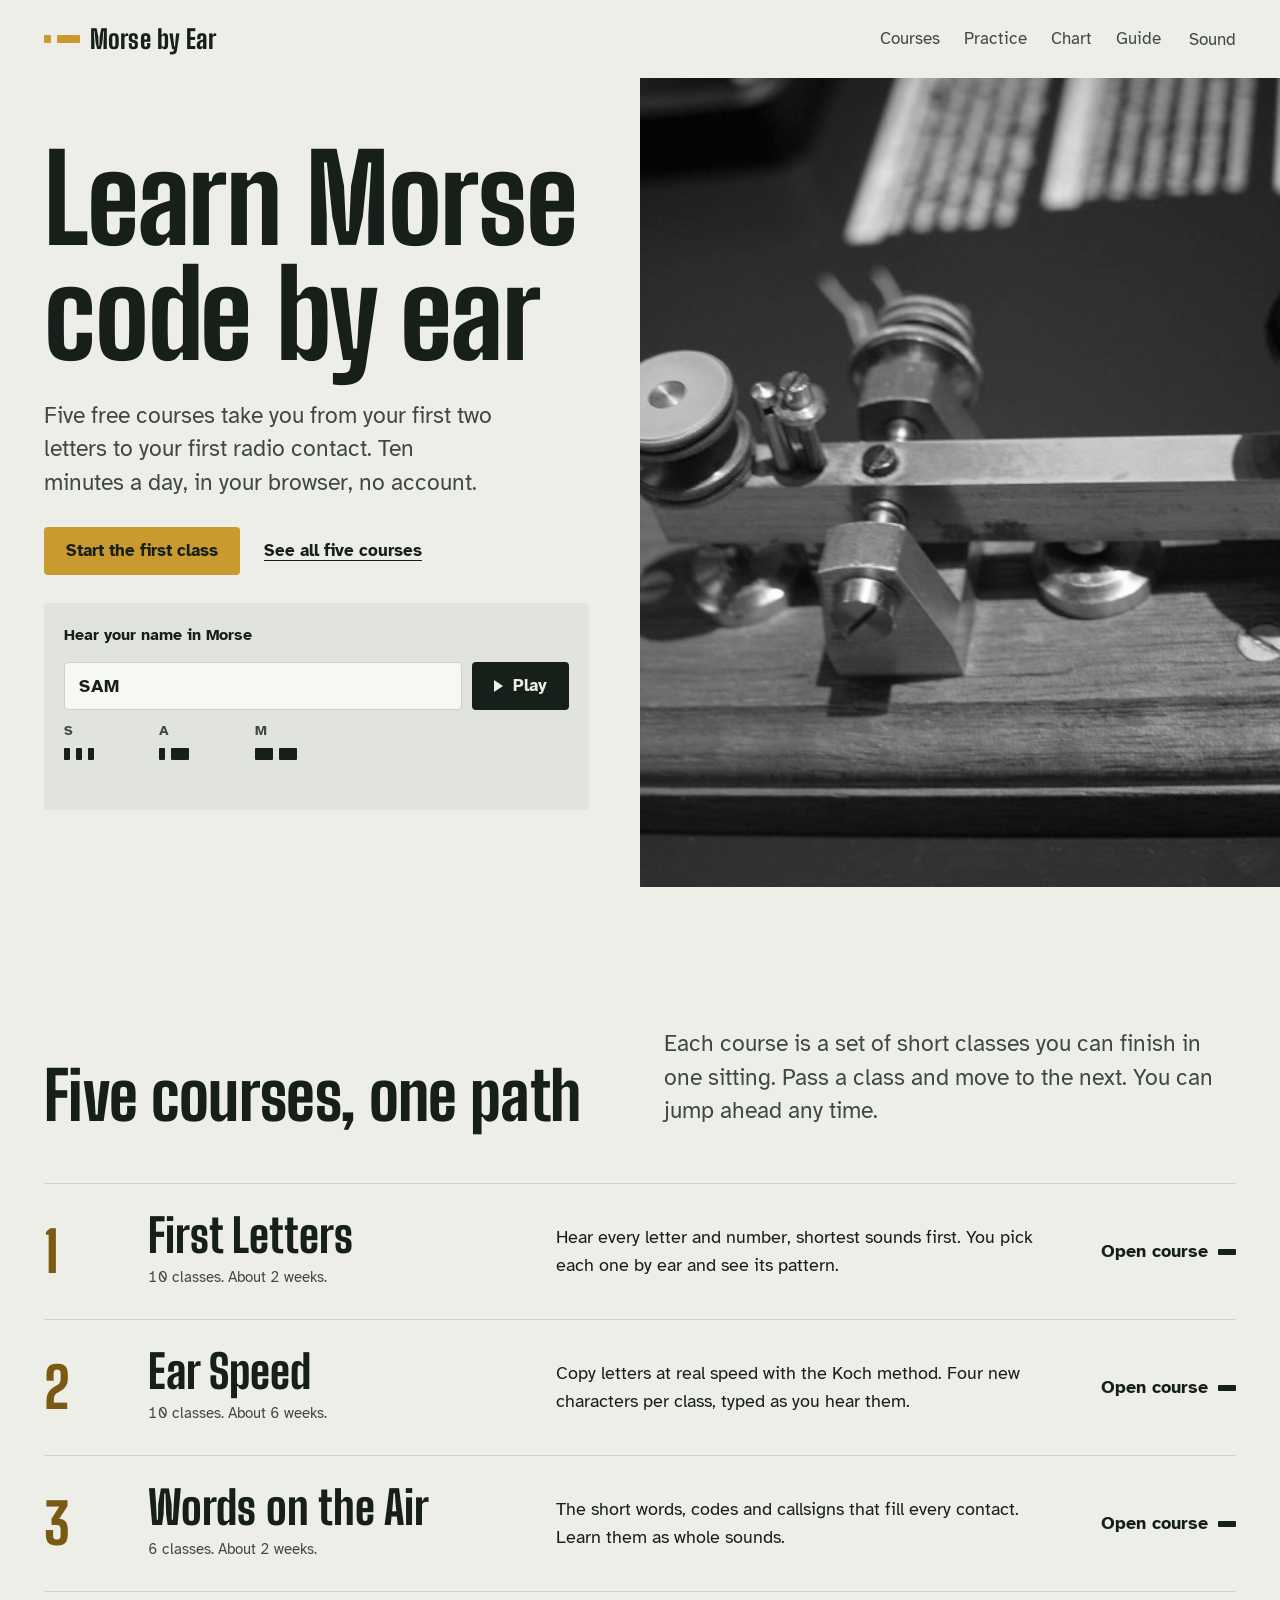
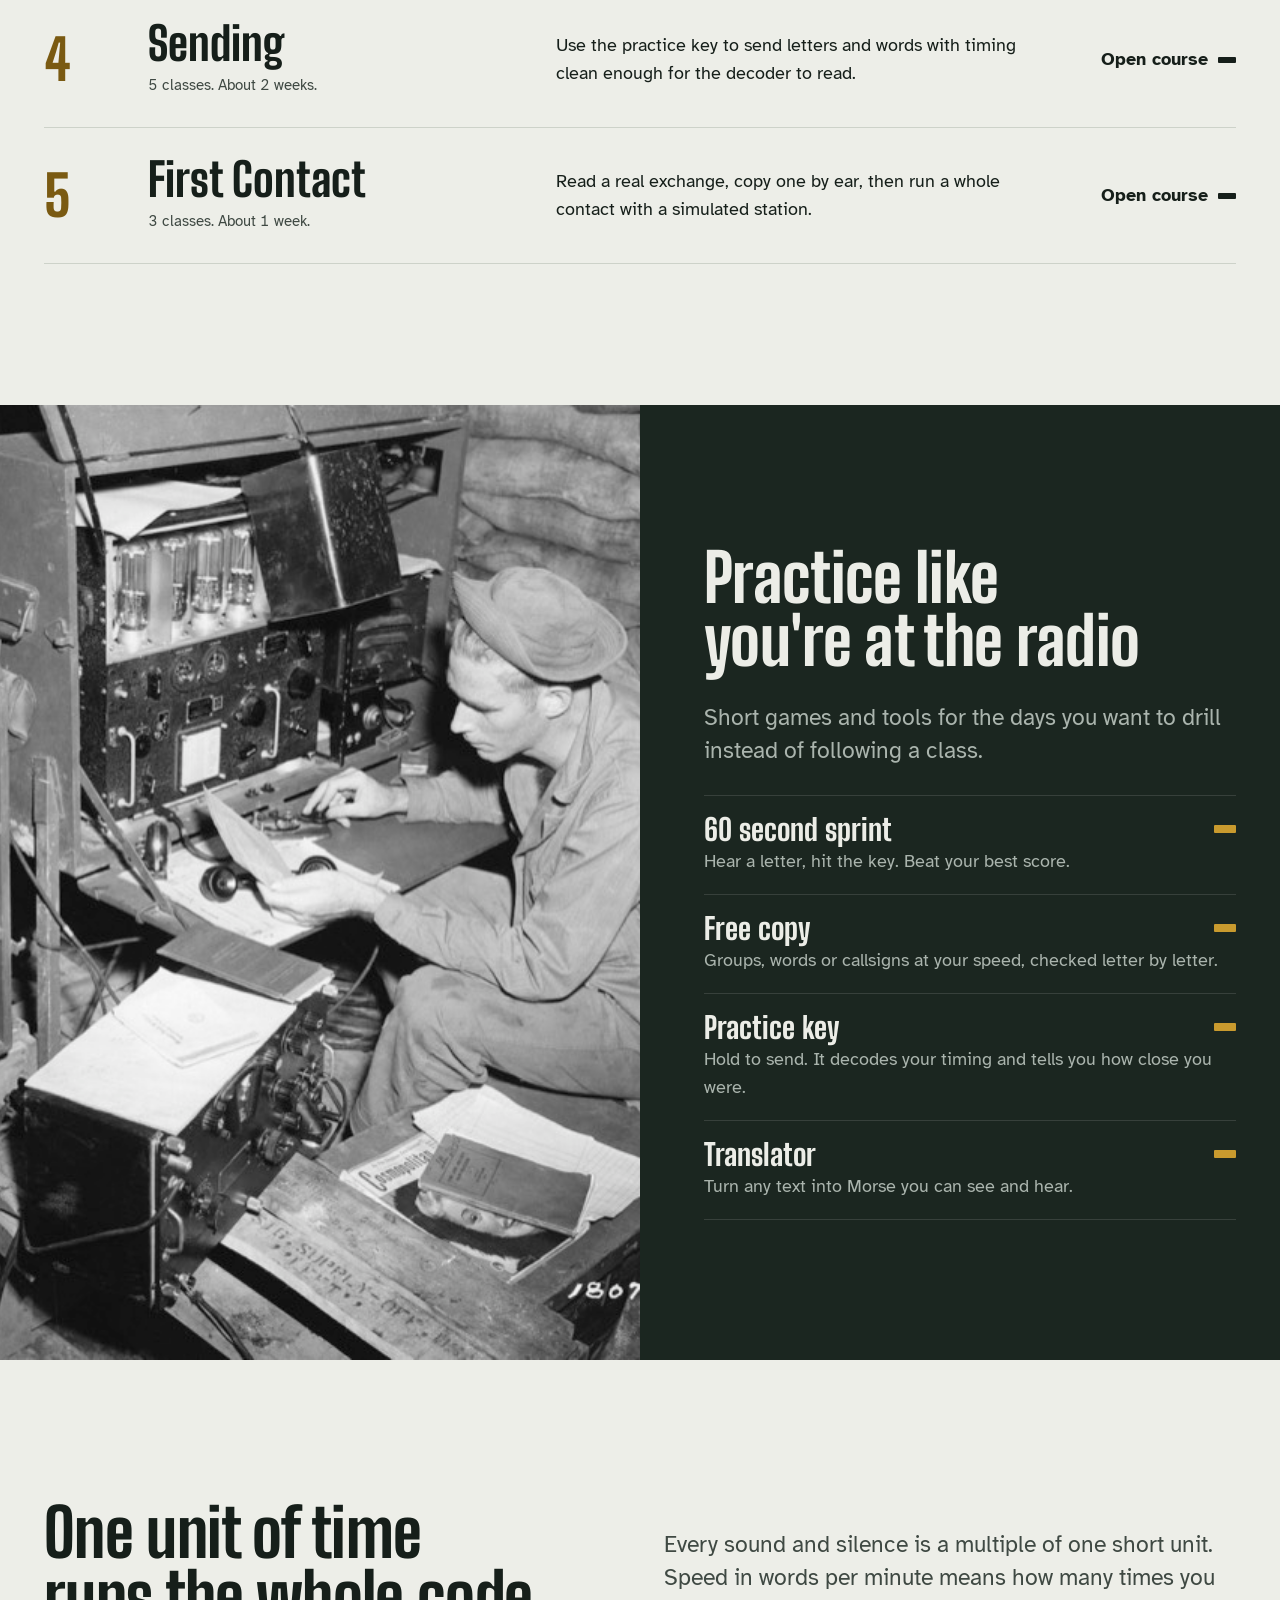
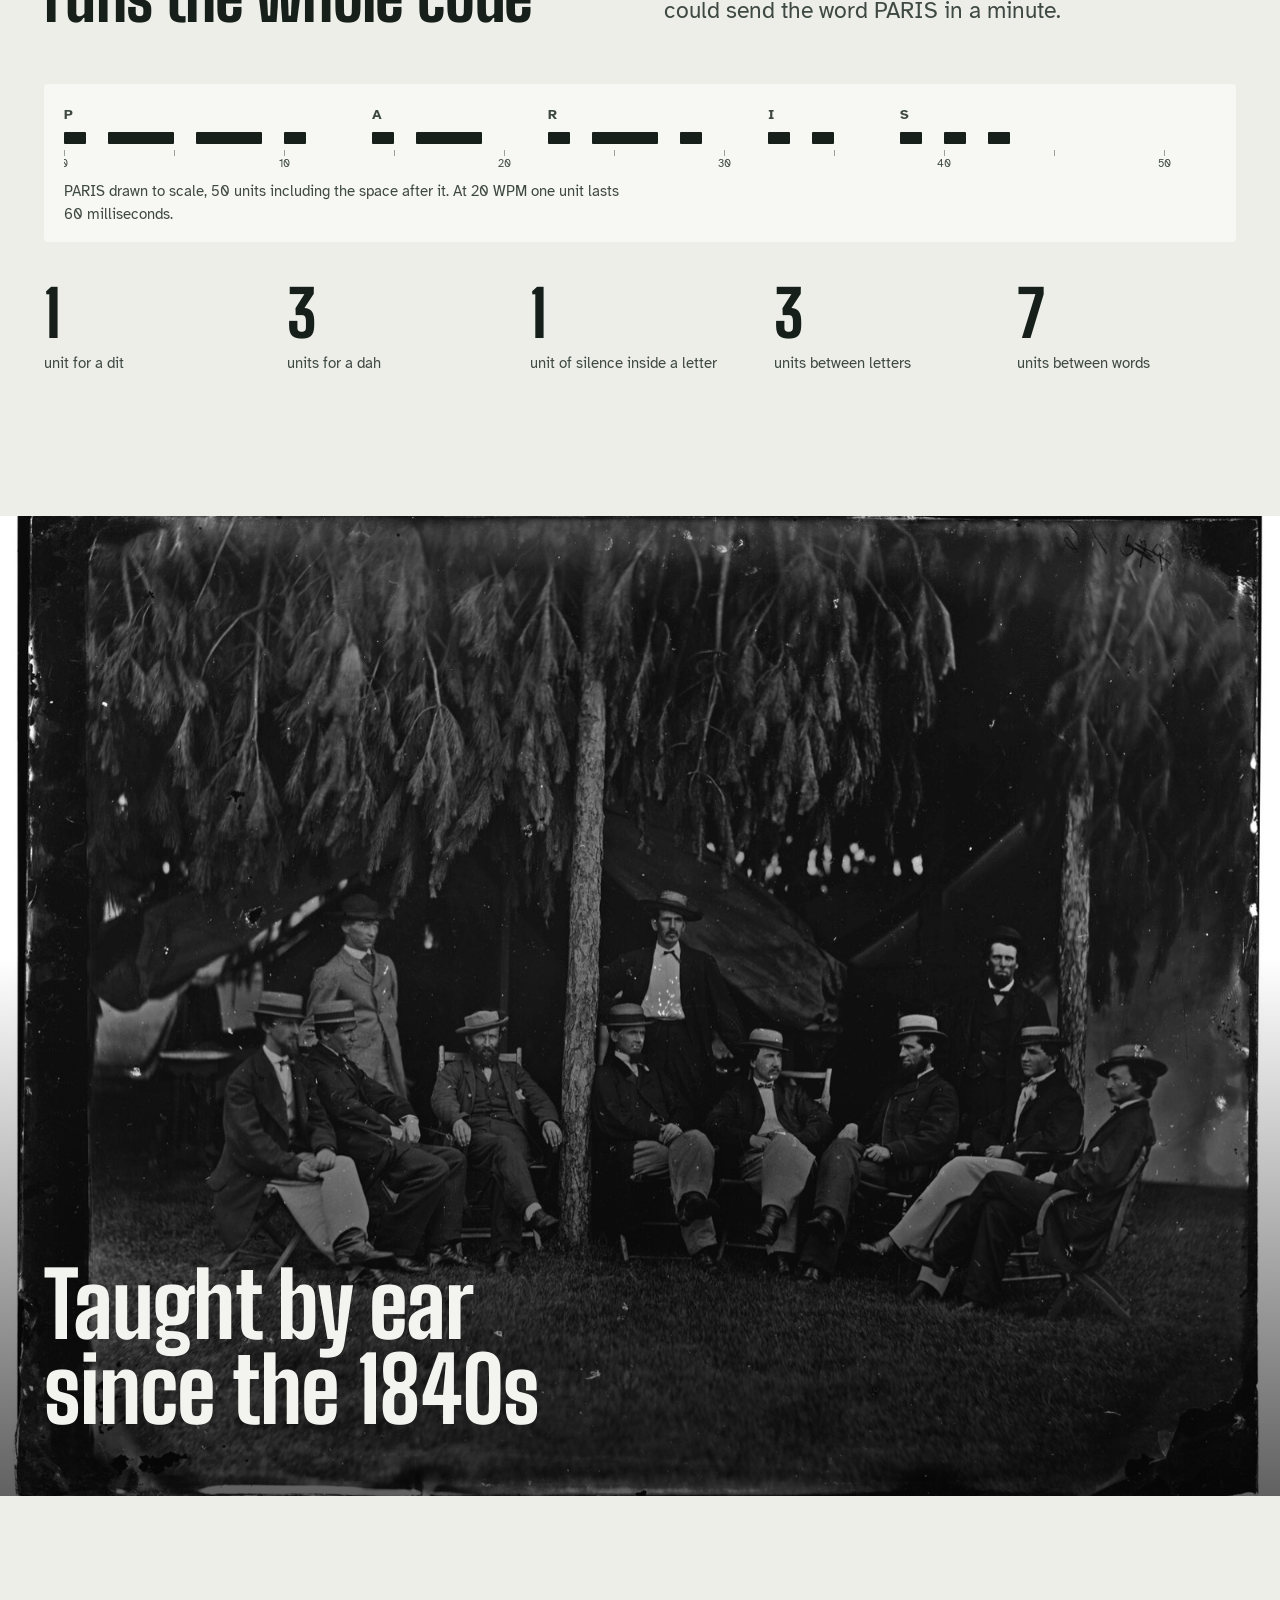
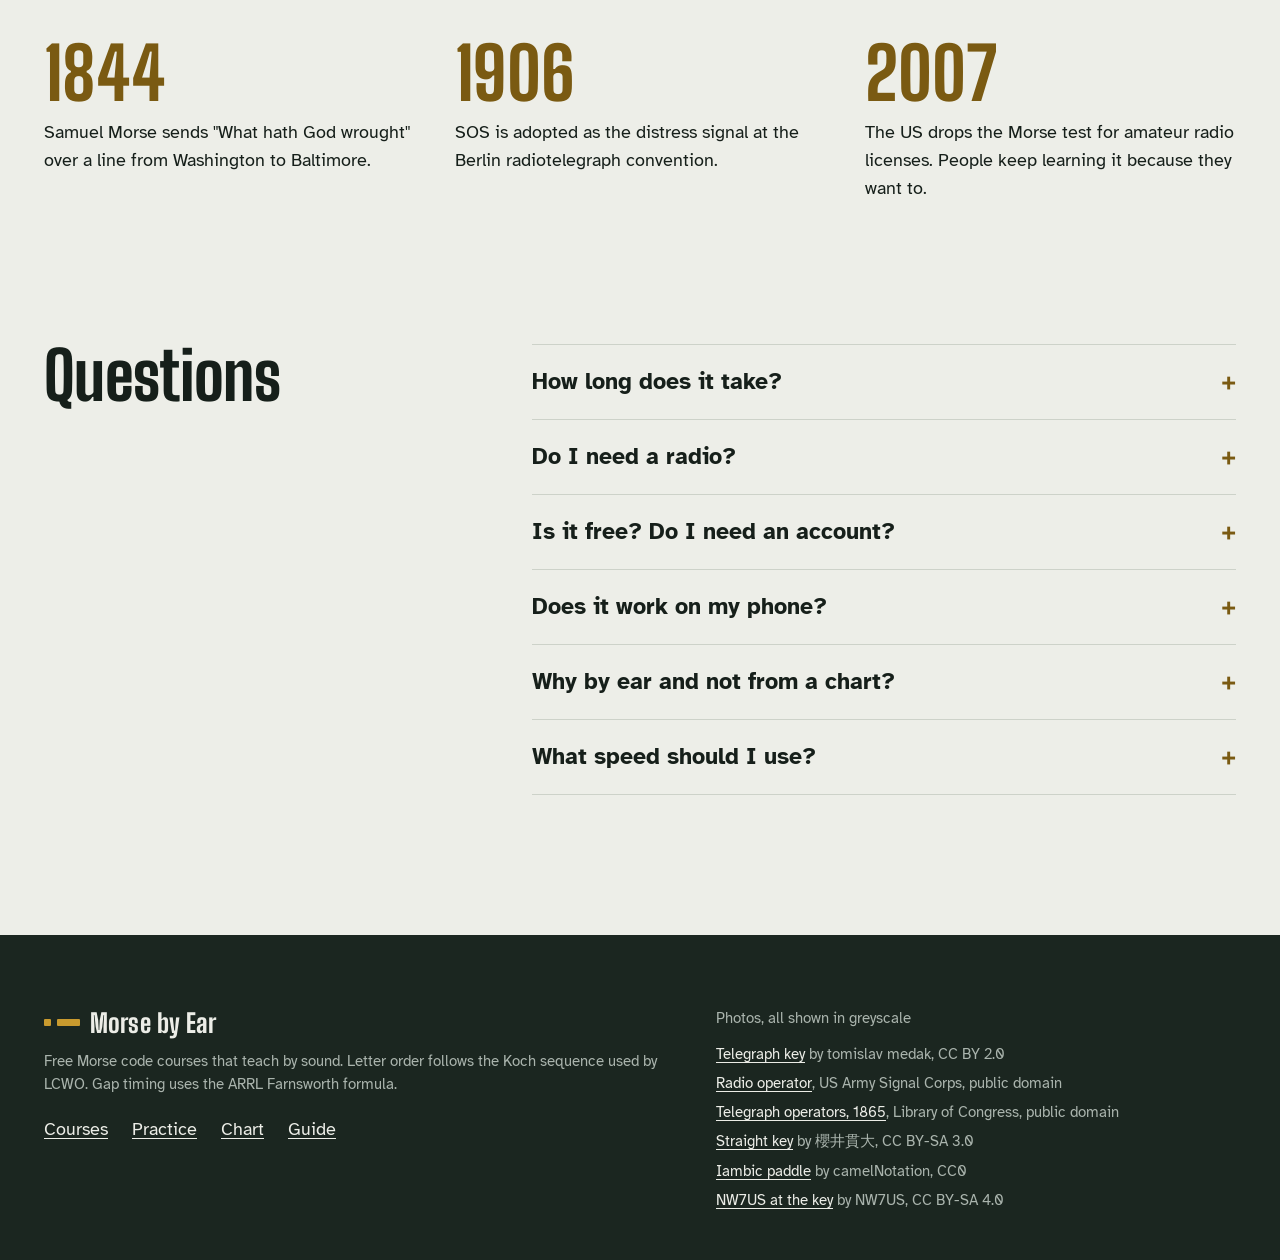
==== commit 1bbbf9da: "Rebuild as a full Morse learning site Five courses with 34 classes, a progress dashboard, practice g" ====
--- a/index.html
+++ b/index.html
@@ -1,841 +1,229 @@
 <!doctype html>
 <html lang="en">
+<head>
 <meta charset="utf-8">
 <meta name="viewport" content="width=device-width,initial-scale=1,viewport-fit=cover">
-<style>:root{padding-top:env(safe-area-inset-top,0px);padding-bottom:env(safe-area-inset-bottom,0px)}body{margin:0}img{max-width:100%}[hidden]{display:none!important}</style>
-<title>Morse by Ear</title>
-<meta name="claude:viewport-fit-sides" content="cover">
+<title>Morse by Ear: learn Morse code free, by sound</title>
+<meta name="description" content="Free online Morse code courses. Learn every letter by ear, build speed with the Koch method, practice sending on a virtual key, and make your first contact. Works on any phone or computer.">
+<link rel="canonical" href="https://jayyotatv.github.io/morse-by-ear/">
+<meta property="og:type" content="website">
+<meta property="og:title" content="Morse by Ear">
+<meta property="og:description" content="Five free courses from your first two letters to your first radio contact.">
+<meta property="og:image" content="https://jayyotatv.github.io/morse-by-ear/assets/og.jpg">
+<meta property="og:url" content="https://jayyotatv.github.io/morse-by-ear/">
+<meta name="twitter:card" content="summary_large_image">
+<meta name="theme-color" content="#1B2620">
+<link rel="manifest" href="manifest.webmanifest">
+<link rel="icon" type="image/png" sizes="32x32" href="assets/favicon-32.png">
+<link rel="apple-touch-icon" href="assets/apple-touch-icon.png">
 <link rel="preconnect" href="https://fonts.googleapis.com">
 <link rel="preconnect" href="https://fonts.gstatic.com" crossorigin>
-<link rel="stylesheet" href="https://fonts.googleapis.com/css2?family=Atkinson+Hyperlegible:wght@400;700&family=Big+Shoulders+Display:wght@700;800&family=JetBrains+Mono:wght@400;600&display=swap">
+<link rel="stylesheet" href="https://fonts.googleapis.com/css2?family=Atkinson+Hyperlegible:wght@400;700&family=Big+Shoulders+Display:wght@700;800&display=swap">
+<link rel="stylesheet" href="assets/site.css">
 <style>
-/* Layout: a training manual. Wide left margin holds the stage number, right column holds the lesson.
-   Paper tape (marks drawn to real timing units) is the one signature element. The keying stage is a dark band. */
-:root{
-  --paper:#F1F4F2; --surface:#FFFFFF; --chip:#E2E8E5; --ink:#13202A; --muted:#55636C; --rule:#D3DBD7;
-  --wire:#1D5C78; --lamp:#A65A06; --on-lamp:#FFFFFF; --lamp-soft:#F5E6D0; --ok:#2C7A4C; --bad:#B3362B;
-  --band:#13202A; --band-surface:#1C2C38; --band-ink:#E9EEEB; --band-muted:#9EACB4;
-  --shadow:0 1px 2px rgba(19,32,42,.06),0 4px 14px rgba(19,32,42,.07);
-  --f-display:"Big Shoulders Display","Arial Narrow",Impact,sans-serif;
-  --f-body:"Atkinson Hyperlegible","Segoe UI",system-ui,sans-serif;
-  --f-mono:"JetBrains Mono",ui-monospace,Menlo,Consolas,monospace;
+.hero{display:grid;grid-template-columns:minmax(0,1fr) minmax(0,1fr);min-height:min(88vh,900px)}
+.hero-text{padding:clamp(28px,5vw,72px) clamp(24px,4vw,64px) clamp(40px,6vw,80px) var(--gut);display:grid;align-content:center;gap:28px}
+.hero-text .lead{max-width:30ch}
+.hero-img{margin:0;min-height:420px;background:var(--step)}
+.hero-img img{width:100%;height:100%;object-fit:cover;object-position:60% 50%}
+.try{background:var(--step);border-radius:var(--r);padding:20px;display:grid;gap:14px;max-width:560px}
+.try .entry input{flex:1 1 160px}
+@media (max-width:900px){
+  .hero{grid-template-columns:1fr;min-height:0}
+  .hero-text{padding-right:var(--gut-r);padding-top:20px}
+  .hero-img{min-height:0;aspect-ratio:4/3}
 }
-@media (prefers-color-scheme: dark){
-  :root:not([data-theme="light"]){
-    --paper:#0E151B; --surface:#16222B; --chip:#1F2D37; --ink:#E5EBE8; --muted:#98A6AE; --rule:#26343E;
-    --wire:#76B8D4; --lamp:#F0A43A; --on-lamp:#10171D; --lamp-soft:#3A2A14; --ok:#62BE88; --bad:#EC7B70;
-    --band:#070B0E; --band-surface:#121C24; --band-ink:#E5EBE8; --band-muted:#8C9AA2;
-    --shadow:0 1px 2px rgba(0,0,0,.3),0 6px 18px rgba(0,0,0,.25); color-scheme:dark;
-  }
-}
-:root[data-theme="dark"]{
-  --paper:#0E151B; --surface:#16222B; --chip:#1F2D37; --ink:#E5EBE8; --muted:#98A6AE; --rule:#26343E;
-  --wire:#76B8D4; --lamp:#F0A43A; --on-lamp:#10171D; --lamp-soft:#3A2A14; --ok:#62BE88; --bad:#EC7B70;
-  --band:#070B0E; --band-surface:#121C24; --band-ink:#E5EBE8; --band-muted:#8C9AA2;
-  --shadow:0 1px 2px rgba(0,0,0,.3),0 6px 18px rgba(0,0,0,.25); color-scheme:dark;
-}
-*{box-sizing:border-box}
-body{background:var(--paper);color:var(--ink);font-family:var(--f-body);font-size:17px;line-height:1.6}
-h1,h2,h3{font-family:var(--f-display);line-height:1.02;text-wrap:balance;margin:0;font-weight:800;letter-spacing:.005em}
-h1{font-size:clamp(46px,8vw,92px)}
-h2{font-size:clamp(34px,5vw,52px)}
-h3{font-size:26px;font-weight:700}
-p{margin:0;text-wrap:pretty;max-width:65ch}
-a{color:var(--wire);text-underline-offset:3px}
-.mono{font-family:var(--f-mono)}
-.wrap{max-width:1120px;margin:0 auto;padding-left:max(16px,env(safe-area-inset-left,0px));padding-right:max(16px,env(safe-area-inset-right,0px))}
-:focus-visible{outline:2px solid var(--wire);outline-offset:2px}
-
-/* nav */
-.top{padding-block:18px}
-.top .wrap{display:flex;align-items:center;gap:24px;justify-content:space-between}
-.brand{font-family:var(--f-display);font-weight:800;font-size:22px;letter-spacing:.02em;white-space:nowrap}
-.brand span{color:var(--lamp)}
-.nav{display:flex;gap:18px;overflow-x:auto;scrollbar-width:none;min-width:0}
-.nav a{color:var(--muted);text-decoration:none;font-size:15px;white-space:nowrap}
-.nav a:hover{color:var(--ink)}
-
-/* hero */
-.hero{padding-block:40px 56px}
-.hero .wrap{display:grid;grid-template-columns:1.25fr 1fr;gap:48px;align-items:end}
-.hero p.lede{font-size:20px;margin-top:20px;color:var(--muted)}
-.hero .actions{display:flex;gap:12px;margin-top:28px;flex-wrap:wrap}
-.lamp-card{background:var(--surface);border-radius:10px;box-shadow:var(--shadow);padding:22px;display:grid;gap:14px;min-width:0}
-.lamp-card .cap{font-size:14px;color:var(--muted)}
-@media (max-width:860px){.hero .wrap{grid-template-columns:1fr;gap:32px}}
-
-/* buttons */
-.btn{appearance:none;border:0;cursor:pointer;font:700 16px/1 var(--f-body);padding:13px 18px;border-radius:6px;background:var(--lamp);color:var(--on-lamp);white-space:nowrap;display:inline-flex;align-items:center;gap:8px}
-.btn:hover{filter:brightness(1.06)}
-.btn.q{background:var(--chip);color:var(--ink)}
-.btn.sm{padding:9px 13px;font-size:14px}
-.btn[aria-pressed="true"]{background:var(--ink);color:var(--paper)}
-.tri{width:0;height:0;border-left:9px solid currentColor;border-top:6px solid transparent;border-bottom:6px solid transparent}
-.sq{width:10px;height:10px;background:currentColor}
-
-/* tape */
-.tape-scroll{overflow-x:auto;padding-bottom:4px}
-.tape{position:relative;height:58px;flex:none}
-.tape .m{position:absolute;top:22px;height:12px;background:var(--ink);border-radius:2px}
-.tape .lbl{position:absolute;top:0;font:600 13px/1 var(--f-mono);color:var(--muted)}
-.tape .tick{position:absolute;top:40px;width:1px;height:6px;background:var(--muted);opacity:.6}
-.tape .tn{position:absolute;top:47px;font:400 11px/1 var(--f-mono);color:var(--muted);transform:translateX(-50%)}
-.tape .head{position:absolute;top:14px;width:2px;height:28px;background:var(--lamp);left:0;opacity:0}
-.tape.run .head{opacity:1}
-
-/* settings */
-.settings{background:var(--surface);box-shadow:var(--shadow);border-radius:10px;padding:20px 22px;display:grid;grid-template-columns:repeat(4,minmax(0,1fr));gap:22px}
-.settings label{display:block;font-size:14px;color:var(--muted)}
-.settings output{font:600 15px var(--f-mono);color:var(--ink)}
-.settings .row{display:flex;justify-content:space-between;align-items:baseline;gap:8px}
-input[type=range]{width:100%;accent-color:var(--lamp)}
-.settings .note{grid-column:1/-1;font-size:14px;color:var(--muted)}
-@media (max-width:760px){.settings{grid-template-columns:repeat(2,minmax(0,1fr))}}
-
-/* stage layout */
-.stage{padding-block:72px}
-.stage + .stage{border-top:1px solid var(--rule)}
-.stage .wrap{display:grid;grid-template-columns:180px minmax(0,1fr);gap:40px}
-.stage .num{font-family:var(--f-display);font-weight:800;font-size:96px;line-height:.8;color:var(--lamp)}
-.stage .num small{display:block;font-size:17px;font-family:var(--f-body);font-weight:700;color:var(--muted);margin-top:14px;line-height:1.3}
-.stage .body{display:grid;gap:24px;min-width:0}
-.stage .body > *{min-width:0}
-.stage .intro{font-size:19px;color:var(--muted)}
-@media (max-width:760px){.stage{padding-block:52px}.stage .wrap{grid-template-columns:1fr;gap:16px}.stage .num{font-size:64px}.stage .num small{display:inline;margin-left:10px}}
-
-.cols2{display:grid;grid-template-columns:repeat(2,minmax(0,1fr));gap:28px}
-.cols2 > div{display:grid;gap:10px;align-content:start;min-width:0}
-@media (max-width:760px){.cols2{grid-template-columns:1fr}}
-.rules{display:grid;gap:0;margin:0;padding:0;list-style:none}
-.rules li{display:grid;grid-template-columns:120px 1fr;gap:16px;padding:12px 0;border-bottom:1px solid var(--rule)}
-.rules li:last-child{border-bottom:0}
-.rules b{font-family:var(--f-mono);font-weight:600}
-.panel{background:var(--surface);border-radius:10px;box-shadow:var(--shadow);padding:24px;min-width:0}
-.callout{background:var(--lamp-soft);border-radius:8px;padding:16px 18px}
-.callout p{max-width:none}
-
-/* trainer */
-.trainer{display:grid;grid-template-columns:230px minmax(0,1fr);gap:24px;align-items:start}
-.syllabus{display:grid;gap:2px;margin:0;padding:0;list-style:none}
-.syllabus button{all:unset;box-sizing:border-box;cursor:pointer;display:grid;grid-template-columns:28px 1fr;gap:4px 10px;width:100%;padding:10px 12px;border-radius:6px}
-.syllabus button:hover{background:var(--chip)}
-.syllabus button[aria-current="true"]{background:var(--surface);box-shadow:var(--shadow)}
-.syllabus .n{font:800 22px/1 var(--f-display);color:var(--muted)}
-.syllabus [aria-current="true"] .n{color:var(--lamp)}
-.syllabus .c{font:600 15px/1.3 var(--f-mono)}
-.syllabus .s{grid-column:2;font-size:13px;color:var(--muted)}
-.syllabus .s.pass{color:var(--ok);font-weight:700}
-@media (max-width:860px){
-  .trainer{grid-template-columns:1fr}
-  .syllabus{grid-auto-flow:column;grid-auto-columns:150px;overflow-x:auto;padding-bottom:6px}
-}
-.lesson{display:grid;gap:20px}
-.lesson-head{display:flex;justify-content:space-between;gap:16px;flex-wrap:wrap;align-items:baseline}
-.pad{display:flex;flex-wrap:wrap;gap:10px}
-.key{all:unset;box-sizing:border-box;cursor:pointer;width:76px;min-height:76px;border-radius:8px;background:var(--paper);display:grid;place-items:center;align-content:center;gap:6px;padding:8px 4px;text-align:center}
-.key:hover{background:var(--chip)}
-.key.on{background:var(--lamp);color:var(--on-lamp)}
-.key b{font:800 30px/1 var(--f-display)}
-.key i{font:400 12px/1 var(--f-mono);font-style:normal;letter-spacing:.08em;color:inherit;opacity:.75}
-.hide-pat .key i{visibility:hidden}
-.toggle{display:inline-flex;gap:8px;align-items:center;font-size:15px;color:var(--muted);cursor:pointer}
-.toggle input{accent-color:var(--lamp);width:16px;height:16px}
-
-/* drill */
-.drill{display:grid;gap:14px;padding-top:20px;border-top:1px solid var(--rule)}
-.drill .bar{display:flex;gap:10px;flex-wrap:wrap;align-items:center}
-.drill .meta{font-size:14px;color:var(--muted)}
-.drill label{font-size:15px;font-weight:700}
-.drill .entry{display:flex;gap:10px;flex-wrap:wrap}
-.drill input[type=text]{flex:1 1 260px;min-width:0;font:600 20px var(--f-mono);letter-spacing:.06em;text-transform:uppercase;padding:12px 14px;border-radius:6px;border:1px solid var(--rule);background:var(--paper);color:var(--ink)}
-.result{display:grid;gap:8px}
-.result .score{font-weight:700}
-.result .score.pass{color:var(--ok)}
-.result .line{font:600 18px/1.6 var(--f-mono);display:flex;flex-wrap:wrap;gap:4px 16px}
-.result .ok{color:var(--ok)} .result .no{color:var(--bad);text-decoration:underline;text-decoration-thickness:2px}
-.result .sub{font-size:14px;color:var(--muted)}
-
-/* tables */
-.tbl-wrap{overflow-x:auto}
-table{border-collapse:collapse;width:100%;font-size:16px}
-th{text-align:left;font-size:14px;color:var(--muted);font-weight:700;padding:8px 12px 8px 0;border-bottom:1px solid var(--rule)}
-td{padding:10px 12px 10px 0;border-bottom:1px solid var(--rule);vertical-align:top}
-tr:last-child td{border-bottom:0}
-td.mono{white-space:nowrap;font-weight:600}
-
-/* sets switcher */
-.seg{display:flex;gap:6px;flex-wrap:wrap}
-
-/* dark band: keying */
-.band{background:var(--band);color:var(--band-ink)}
-.band .intro,.band .num small{color:var(--band-muted)}
-.band .panel{background:var(--band-surface);box-shadow:none}
-.band .btn.q{background:#ffffff14;color:var(--band-ink)}
-.band a{color:#8CC6DE}
-.band .rules li{border-color:#ffffff1a}
-.keyer{display:grid;grid-template-columns:minmax(0,1fr) 260px;gap:24px;align-items:start}
-@media (max-width:860px){.keyer{grid-template-columns:1fr}}
-.paddle{all:unset;box-sizing:border-box;cursor:pointer;width:100%;height:170px;border-radius:12px;background:#ffffff0d;display:grid;place-items:center;text-align:center;user-select:none;-webkit-user-select:none;touch-action:none}
-.paddle b{font:800 34px/1 var(--f-display);display:block}
-.paddle span{font-size:14px;color:var(--band-muted)}
-.paddle.down{background:var(--lamp);color:var(--on-lamp)}
-.paddle.down span{color:inherit}
-.out{font:600 26px/1.4 var(--f-mono);min-height:44px;word-break:break-all;letter-spacing:.06em}
-.out .cur{color:var(--lamp)}
-.ktape{display:flex;align-items:center;height:22px;overflow:hidden;justify-content:flex-end}
-.ktape i{flex:none;height:10px;background:var(--band-ink);border-radius:2px}
-.ktape u{flex:none;height:10px}
-.ktape s{flex:none;width:2px;height:22px;background:var(--lamp);opacity:.6;margin:0 3px}
-.kstat{font-size:14px;color:var(--band-muted)}
-.target{font:800 44px/1 var(--f-display);letter-spacing:.04em}
-.kfb{font-weight:700;min-height:1.6em}
-.kfb.ok{color:#7AD39E}
-.kfb.no{color:#F2958B}
-.band select{font:600 15px var(--f-body);padding:8px 10px;border-radius:6px;border:0;background:#ffffff14;color:var(--band-ink)}
-.band select option{color:#13202A}
-
-/* reference chart */
-.chart{display:grid;grid-template-columns:repeat(auto-fill,minmax(112px,1fr));gap:8px}
-.chart .key{width:auto;min-height:0;grid-template-columns:auto 1fr;place-items:center start;padding:12px 14px;gap:12px;background:var(--surface);box-shadow:var(--shadow)}
-.chart .key b{font-size:26px;min-width:22px}
-.chart .key i{font-size:14px;opacity:1}
-.chart .key.on i{color:var(--on-lamp)}
-.chart-group{display:grid;gap:12px}
-.chart-group h3{font-size:22px}
-textarea{width:100%;min-height:90px;font:400 18px var(--f-body);padding:12px 14px;border-radius:6px;border:1px solid var(--rule);background:var(--paper);color:var(--ink);resize:vertical}
-.codeout{font:600 17px/1.8 var(--f-mono);word-break:break-word;color:var(--ink)}
-.codeout .w{color:var(--lamp)}
-
-.steps{counter-reset:s;display:grid;gap:22px;margin:0;padding:0;list-style:none}
-.steps li{display:grid;grid-template-columns:44px minmax(0,1fr);gap:16px}
-.steps li::before{counter-increment:s;content:counter(s);font:800 34px/1 var(--f-display);color:var(--lamp)}
-.steps h3{margin-bottom:6px}
-.steps p + p{margin-top:8px}
-
-/* simple start */
-.sound summary{cursor:pointer;font-weight:700;color:var(--muted);padding-block:10px;width:max-content;max-width:100%}
-.sound[open] summary{margin-bottom:12px}
-.simple{display:grid}
-.step{display:grid;grid-template-columns:56px minmax(0,1fr);gap:16px;padding-block:22px;border-bottom:1px solid var(--rule)}
-.step:first-child{padding-top:0}
-.step .sn{font:800 40px/1 var(--f-display);color:var(--lamp)}
-.step .txt{display:grid;gap:12px;min-width:0}
-.step .key{background:var(--surface);box-shadow:var(--shadow)}
-.quiz{display:grid;gap:16px}
-.quiz .meta{font-size:14px;color:var(--muted)}
-.choices{display:flex;flex-wrap:wrap;gap:8px}
-.choices .key{width:60px;min-height:60px}
-.choices .key.right{background:var(--ok);color:var(--paper)}
-.choices .key.wrong{background:var(--bad);color:var(--paper)}
-.qfb{font-weight:700;min-height:1.6em}
-.patterns li{grid-template-columns:130px minmax(0,1fr)}
-.patterns .pn{font-weight:700}
-.patterns .pv{display:grid;gap:6px}
-.patterns .pv small{font-size:15px;color:var(--muted)}
-.ladder{display:flex;flex-wrap:wrap;gap:6px 10px;align-items:center}
-.chip{all:unset;cursor:pointer;font:600 15px var(--f-mono);padding:5px 9px;border-radius:5px;background:var(--chip);white-space:nowrap}
-.chip.on{background:var(--lamp);color:var(--on-lamp)}
-details.more summary{cursor:pointer;font-weight:700;color:var(--wire)}
-.more-body{display:grid;gap:24px;margin-top:20px}
-.more-body > *{min-width:0}
-@media (max-width:560px){.patterns li{grid-template-columns:1fr;gap:6px}.step{grid-template-columns:40px minmax(0,1fr)}}
-
-footer{padding-block:40px 60px;color:var(--muted);font-size:14px;border-top:1px solid var(--rule)}
-@media (prefers-reduced-motion:reduce){.tape .head{display:none}}
+.sec{padding-block:var(--sec)}
+.sec-head{display:grid;grid-template-columns:minmax(0,1fr) minmax(0,1fr);gap:24px 48px;align-items:end;margin-bottom:56px}
+@media (max-width:820px){.sec-head{grid-template-columns:1fr}}
+
+.courses-list{list-style:none;margin:0;padding:0;counter-reset:c}
+.courses-list li{counter-increment:c}
+.courses-list a{display:grid;grid-template-columns:72px minmax(0,1.1fr) minmax(0,1.4fr) 170px;gap:16px 32px;align-items:center;padding-block:30px;text-decoration:none;border-top:1px solid var(--rule)}
+.courses-list li:last-child a{border-bottom:1px solid var(--rule)}
+.courses-list a::before{content:counter(c);font:800 56px/1 var(--display);color:var(--brass-text)}
+.courses-list h3{font:800 clamp(34px,3.6vw,52px)/.95 var(--display)}
+.courses-list .meta{font-size:var(--t-s);color:var(--ink-2);margin-top:8px}
+.courses-list .go{justify-self:end;font-weight:700;display:inline-flex;align-items:center;gap:10px}
+.courses-list a:hover h3{color:var(--brass-text)}
+@media (max-width:900px){.courses-list a{grid-template-columns:48px minmax(0,1fr);}.courses-list a::before{font-size:40px;grid-row:span 3;align-self:start}.courses-list .go{justify-self:start}}
+
+.field{background:var(--field);color:var(--field-ink)}
+.field-in{display:grid;grid-template-columns:minmax(0,1fr) minmax(0,1fr);align-items:stretch}
+.field figure{margin:0;min-height:520px}
+.field figure img{width:100%;height:100%;object-fit:cover;object-position:70% 40%}
+.field-text{padding:var(--sec) var(--gut-r) var(--sec) clamp(28px,5vw,80px);display:grid;gap:28px;align-content:center}
+.field-text .lead{color:var(--field-2)}
+.tools{list-style:none;margin:0;padding:0;display:grid}
+.tools a{display:grid;gap:4px;padding-block:18px;text-decoration:none;border-top:1px solid #ffffff1f}
+.tools li:last-child a{border-bottom:1px solid #ffffff1f}
+.tools b{font:800 30px/1 var(--display);display:flex;justify-content:space-between;gap:16px}
+.tools b::after{content:"";width:22px;height:8px;background:var(--brass);border-radius:1px;align-self:center;flex:none}
+.tools span{color:var(--field-2)}
+.tools a:hover b{color:var(--brass)}
+@media (max-width:900px){.field-in{grid-template-columns:1fr}.field figure{min-height:0;aspect-ratio:3/2}.field-text{padding-left:var(--gut);padding-block:64px}}
+
+.units{display:grid;grid-template-columns:repeat(5,minmax(0,1fr));gap:24px;margin-top:40px}
+.units div{display:grid;gap:6px;align-content:start}
+.units b{font:800 64px/1 var(--display)}
+.units span{font-size:var(--t-s);color:var(--ink-2)}
+@media (max-width:820px){.units{grid-template-columns:repeat(2,minmax(0,1fr))}}
+.paris{margin-top:24px;background:var(--raised);border-radius:var(--r);padding:24px 20px 16px}
+
+.band{position:relative;min-height:min(110vh,980px);display:grid;align-items:end;color:#F3F4EF}
+.band img{position:absolute;inset:0;width:100%;height:100%;object-fit:cover;object-position:50% 45%}
+.band::after{content:"";position:absolute;inset:0;background:linear-gradient(to top,rgba(0,0,0,.62),rgba(0,0,0,0) 55%)}
+.band .frame{position:relative;z-index:1;width:100%;padding-block:64px}
+.band h2{max-width:12ch;font-size:clamp(46px,7vw,104px)}
+.facts{display:grid;grid-template-columns:repeat(3,minmax(0,1fr));gap:40px}
+.facts div{display:grid;gap:10px;align-content:start}
+.facts b{font:800 72px/1 var(--display);color:var(--brass-text)}
+@media (max-width:820px){.facts{grid-template-columns:1fr;gap:32px}}
+
+.faq{display:grid;grid-template-columns:minmax(0,1fr) minmax(0,1.6fr);gap:48px}
+.faq details{border-top:1px solid var(--rule);padding-block:6px}
+.faq details:last-child{border-bottom:1px solid var(--rule)}
+.faq summary{cursor:pointer;list-style:none;font:700 var(--t-l)/1.3 var(--text);padding-block:16px;display:flex;justify-content:space-between;gap:16px}
+.faq summary::-webkit-details-marker{display:none}
+.faq summary::after{content:"+";font:800 30px/1 var(--display);color:var(--brass-text)}
+.faq details[open] summary::after{content:"–"}
+.faq details p{padding-bottom:20px}
+@media (max-width:820px){.faq{grid-template-columns:1fr;gap:24px}}
 </style>
-
-<header class="top">
-  <div class="wrap">
-    <div class="brand">Morse <span>by</span> Ear</div>
-    <nav class="nav" aria-label="Course sections">
-      <a href="#start">Start</a>
-      <a href="#receive">Speed</a>
-      <a href="#words">Words</a>
-      <a href="#send">Sending</a>
-      <a href="#air">On the air</a>
-      <a href="#reference">Chart</a>
-    </nav>
-  </div>
-</header>
-
+</head>
+<body>
+<a class="skip" href="#main">Skip to content</a>
+<header class="nav"><div class="frame">
+  <a class="word" href="./"><span class="glyph" aria-hidden="true"><i></i><i class="d"></i></span>Morse by Ear</a>
+  <nav class="links" aria-label="Main"><a href="learn.html">Courses</a><a href="practice.html">Practice</a><a href="chart.html">Chart</a><a href="guide.html">Guide</a></nav>
+  <button class="sound-btn" type="button">Sound</button>
+</div></header>
+
+<main id="main">
 <section class="hero">
-  <div class="wrap">
+  <div class="hero-text">
+    <h1>Learn Morse code by ear</h1>
+    <p class="lead">Five free courses take you from your first two letters to your first radio contact. Ten minutes a day, in your browser, no account.</p>
+    <div class="row" style="gap:24px"><a class="btn" href="learn.html#first-letters">Start the first class</a><a class="textlink" href="#courses">See all five courses</a></div>
+    <div class="try">
+      <label class="f" for="name" style="margin:0">Hear your name in Morse</label>
+      <div class="entry"><input id="name" type="text" class="caps" value="SAM" maxlength="12" autocomplete="off" autocorrect="off" spellcheck="false"><button class="btn ink" id="namePlay" type="button"><span class="tri"></span>Play</button></div>
+      <div class="tape-scroll"><div class="tape" id="nameTape"></div></div>
+    </div>
+  </div>
+  <figure class="hero-img"><img src="assets/img/morsetelegraph.jpg" srcset="assets/img/morsetelegraph-800.jpg 800w, assets/img/morsetelegraph.jpg 1600w" sizes="(max-width:900px) 100vw, 50vw" width="1600" height="1200" alt="A brass telegraph key on a wooden base, in a museum case" fetchpriority="high"></figure>
+</section>
+
+<section class="sec frame" id="courses">
+  <div class="sec-head">
+    <h2>Five courses, one path</h2>
+    <p class="lead">Each course is a set of short classes you can finish in one sitting. Pass a class and move to the next. You can jump ahead any time.</p>
+  </div>
+  <ol class="courses-list" id="courseList"></ol>
+</section>
+
+<section class="field">
+  <div class="field-in">
+    <figure><img src="assets/img/scr188-800.jpg" srcset="assets/img/scr188-800.jpg 800w, assets/img/scr188.jpg 1600w" sizes="(max-width:900px) 100vw, 50vw" width="1600" height="1272" alt="A US Army Signal Corps radio operator at his set during the Second World War" loading="lazy"></figure>
+    <div class="field-text">
+      <h2>Practice like you're at the radio</h2>
+      <p class="lead">Short games and tools for the days you want to drill instead of following a class.</p>
+      <ul class="tools">
+        <li><a href="practice.html#sprint"><b>60 second sprint</b><span>Hear a letter, hit the key. Beat your best score.</span></a></li>
+        <li><a href="practice.html#copy"><b>Free copy</b><span>Groups, words or callsigns at your speed, checked letter by letter.</span></a></li>
+        <li><a href="practice.html#key"><b>Practice key</b><span>Hold to send. It decodes your timing and tells you how close you were.</span></a></li>
+        <li><a href="practice.html#translate"><b>Translator</b><span>Turn any text into Morse you can see and hear.</span></a></li>
+      </ul>
+    </div>
+  </div>
+</section>
+
+<section class="sec frame">
+  <div class="sec-head">
+    <h2>One unit of time runs the whole code</h2>
+    <p class="lead">Every sound and silence is a multiple of one short unit. Speed in words per minute means how many times you could send the word PARIS in a minute.</p>
+  </div>
+  <div class="paris"><div class="tape-scroll"><div class="tape" id="parisTape"></div></div><p class="small" style="margin-top:6px">PARIS drawn to scale, 50 units including the space after it. At 20 WPM one unit lasts 60 milliseconds.</p></div>
+  <div class="units">
+    <div><b class="num">1</b><span>unit for a dit</span></div>
+    <div><b class="num">3</b><span>units for a dah</span></div>
+    <div><b class="num">1</b><span>unit of silence inside a letter</span></div>
+    <div><b class="num">3</b><span>units between letters</span></div>
+    <div><b class="num">7</b><span>units between words</span></div>
+  </div>
+</section>
+
+<section class="band">
+  <img src="assets/img/richmond.jpg" srcset="assets/img/richmond-800.jpg 800w, assets/img/richmond.jpg 1600w" sizes="100vw" width="1600" height="1278" alt="Military telegraph operators seated outside their camp in Richmond, Virginia, June 1865" loading="lazy">
+  <div class="frame"><h2>Taught by ear since the 1840s</h2></div>
+</section>
+
+<section class="sec frame">
+  <div class="facts">
+    <div><b class="num">1844</b><p>Samuel Morse sends "What hath God wrought" over a line from Washington to Baltimore.</p></div>
+    <div><b class="num">1906</b><p>SOS is adopted as the distress signal at the Berlin radiotelegraph convention.</p></div>
+    <div><b class="num">2007</b><p>The US drops the Morse test for amateur radio licenses. People keep learning it because they want to.</p></div>
+  </div>
+</section>
+
+<section class="sec frame" style="padding-top:0">
+  <div class="faq">
+    <h2>Questions</h2>
     <div>
-      <h1>Learn Morse code by sound, one letter at a time</h1>
-      <p class="lede">Start with just two letters, E and T. Add a few at a time, tap to hear each one, and quiz yourself. When you're ready, speed lessons, a sending key and an on-air plan are all here too.</p>
-      <div class="actions">
-        <a class="btn" href="#start">Start with E and T</a>
-        <a class="btn q" href="#receive">Jump to speed training</a>
-      </div>
-    </div>
-    <div class="lamp-card">
-      <div class="cap">This is CQ, the call for "anyone out there?" Press play and listen to the rhythm.</div>
-      <div class="tape-scroll"><div class="tape" id="heroTape"></div></div>
-      <div style="display:flex;gap:10px;flex-wrap:wrap">
-        <button class="btn sm" data-play="CQ" data-tape="heroTape" type="button"><span class="tri"></span>Play CQ</button>
-        <button class="btn sm q" data-play="CQ CQ DE K1ABC K" type="button"><span class="tri"></span>Play a full call</button>
-      </div>
-    </div>
-  </div>
-</section>
-
-<div class="wrap">
-  <details class="sound"><summary>Sound settings: speed, tone, volume</summary>
-  <div class="settings" id="settings">
+      <details><summary>How long does it take?</summary><p>At 10 to 15 minutes a day, most people know every letter by sound in 6 to 8 weeks. A first real contact usually comes around three months in. Daily short sessions matter more than long ones.</p></details>
+      <details><summary>Do I need a radio?</summary><p>No. Every course and tool here runs in your browser. You only need a radio, and a license, to talk with other operators on the air. The Guide explains how to get there.</p></details>
+      <details><summary>Is it free? Do I need an account?</summary><p>It's free and there's no account. Your progress is saved in the browser you use, so stick to one device or it starts fresh on the other.</p></details>
+      <details><summary>Does it work on my phone?</summary><p>Yes, in Safari or Chrome. In Safari, tap Share and then Add to Home Screen to keep it like an app. After your first visit it also works offline. If you hear nothing on an iPhone, check the silent switch.</p></details>
+      <details><summary>Why by ear and not from a chart?</summary><p>If you picture dots and dashes, your brain translates twice, sound to picture to letter. That caps most people near 10 words per minute. Learning each letter as a sound skips the picture.</p></details>
+      <details><summary>What speed should I use?</summary><p>Keep letters near 20 words per minute from day one and lower the overall speed instead. That adds silence between letters while each letter keeps its real sound. Change it any time under Sound.</p></details>
+    </div>
+  </div>
+</section>
+</main>
+
+<footer class="foot">
+  <div class="frame">
     <div>
-      <div class="row"><label for="cwpm">Character speed</label><output id="cwpmV"></output></div>
-      <input type="range" id="cwpm" min="12" max="35" step="1">
+      <a class="word" href="./"><span class="glyph" aria-hidden="true"><i></i><i class="d"></i></span>Morse by Ear</a>
+      <p class="small" style="margin-top:14px">Free Morse code courses that teach by sound. Letter order follows the Koch sequence used by LCWO. Gap timing uses the ARRL Farnsworth formula.</p>
+      <nav aria-label="Footer"><a href="learn.html">Courses</a><a href="practice.html">Practice</a><a href="chart.html">Chart</a><a href="guide.html">Guide</a></nav>
     </div>
     <div>
-      <div class="row"><label for="ewpm">Overall speed</label><output id="ewpmV"></output></div>
-      <input type="range" id="ewpm" min="5" max="35" step="1">
-    </div>
-    <div>
-      <div class="row"><label for="freq">Tone</label><output id="freqV"></output></div>
-      <input type="range" id="freq" min="400" max="900" step="10">
-    </div>
-    <div>
-      <div class="row"><label for="vol">Volume</label><output id="volV"></output></div>
-      <input type="range" id="vol" min="0.05" max="1" step="0.05">
-    </div>
-    <p class="note">Keep character speed at 18 to 20 WPM from day one. When a drill feels too fast, lower overall speed instead. That stretches the gaps between letters and leaves each letter's sound the same. Your settings are saved in this browser.</p>
-  </div>
-  </details>
-</div>
-
-<section class="stage" id="start">
-  <div class="wrap">
-    <div class="num">1<small>Start here</small></div>
-    <div class="body">
-      <h2>Five small steps</h2>
-      <p class="intro">Every letter is made of two sounds. A short beep called a dit (·) and a long beep called a dah (–). Start with the shortest letters and work up. Tap a letter to hear it, say it out loud, then quiz yourself.</p>
-      <div class="simple" id="simple"></div>
-      <div class="panel quiz" id="quiz"></div>
-      <div>
-        <h3 style="margin-bottom:12px">Patterns that make it stick</h3>
-        <ul class="rules patterns" id="patterns"></ul>
-      </div>
-      <div class="callout"><p><b>Beginner tips.</b> Say it, don't count it. A is "di-dah", B is "dah-di-di-dit". Practice 10 minutes a day. A wrong guess is fine, just replay it and try again.</p></div>
-      <details class="more"><summary>The exact timing, and how the speed lessons work</summary>
-      <div class="more-body">
-      <div class="panel">
-        <div class="tape-scroll"><div class="tape" id="parisTape"></div></div>
-        <p style="margin-top:12px;font-size:15px;color:var(--muted)">The word PARIS drawn to scale, units 0 to 50. Speed in WPM means how many times you could send PARIS in one minute. At 20 WPM one unit lasts 60 milliseconds.</p>
-      </div>
-      <div class="cols2">
-        <div>
-          <h3>The five timing rules</h3>
-          <ul class="rules">
-            <li><b>dit</b><span>1 unit of tone</span></li>
-            <li><b>dah</b><span>3 units of tone</span></li>
-            <li><b>inside a letter</b><span>1 unit of silence between parts</span></li>
-            <li><b>between letters</b><span>3 units of silence</span></li>
-            <li><b>between words</b><span>7 units of silence</span></li>
-          </ul>
-        </div>
-        <div>
-          <h3>How this course teaches</h3>
-          <p><b>Koch method.</b> You start with two to four characters at full speed and add more only when you copy 90 percent correctly. You never learn a slow version you later have to unlearn.</p>
-          <p><b>Farnsworth spacing.</b> Letters play at 20 WPM, and the extra time goes into the gaps. You get time to think without the letters changing shape.</p>
-          <p><b>Ears only.</b> Patterns are hidden by default. If you picture dots and dashes, you add a lookup step that caps you around 10 WPM.</p>
-        </div>
-      </div>
-      <div class="callout">
-        <p><b>Three habits that decide how fast you learn.</b> Practice every day in short sessions, two 10 minute blocks beat one hour on Sunday. When you miss a letter, write a dash and move on, chasing it makes you miss the next three. Say "dit" and "dah" out loud when you hum a letter, never "dot" and "dash".</p>
-      </div>
-      </div></details>
-    </div>
-  </div>
-</section>
-
-<section class="stage" id="receive">
-  <div class="wrap">
-    <div class="num">2<small>Build speed</small></div>
-    <div class="body">
-      <h2>Ten lessons, forty characters</h2>
-      <p class="intro">Done the five steps? Now train your ear to catch letters at real speed. Tap each new character a few times and hum it back. Then play a drill, type what you hear, and check. Score 90 percent or better and move to the next lesson. Expect two to five days per lesson.</p>
-      <div class="trainer">
-        <ul class="syllabus" id="syllabus"></ul>
-        <div class="panel lesson" id="lesson"></div>
-      </div>
-    </div>
-  </div>
-</section>
-
-<section class="stage" id="words">
-  <div class="wrap">
-    <div class="num">3<small>Words and calls</small></div>
-    <div class="body">
-      <h2>From letters to words you'll hear on air</h2>
-      <p class="intro">Start this stage after lesson 10, or after lesson 6 if you want variety. The goal shifts from single letters to whole words. Common words like THE and CQ should start to sound like one shape.</p>
-      <div class="panel lesson">
-        <div class="seg" id="setSeg" role="group" aria-label="Drill set"></div>
-        <p id="setNote" style="color:var(--muted);font-size:15px"></p>
-        <div id="wordDrill"></div>
-      </div>
-      <div>
-        <h3 style="margin-bottom:12px">The short codes every contact uses</h3>
-        <div class="tbl-wrap">
-          <table>
-            <thead><tr><th>Code</th><th>Meaning</th><th>Sound</th></tr></thead>
-            <tbody id="abbrTable"></tbody>
-          </table>
-        </div>
-      </div>
-    </div>
-  </div>
-</section>
-
-<section class="stage band" id="send">
-  <div class="wrap">
-    <div class="num">4<small>Send</small></div>
-    <div class="body">
-      <h2>Key it yourself</h2>
-      <p class="intro">Start sending once you can copy most letters, around lesson 6. Hold the key below, or click it and use the space bar, the way you'd use a straight key. The decoder reads your timing, so clean rhythm is the only way to get the right letters.</p>
-      <div class="keyer">
-        <div class="panel" style="display:grid;gap:16px">
-          <button class="paddle" id="paddle" type="button" aria-label="Morse key. Hold to send tone. Space bar also works when focused."><div><b>Key</b><span>Hold to send, or press space</span></div></button>
-          <div class="ktape" id="ktape" aria-hidden="true"></div>
-          <div class="out" id="kout" aria-live="polite"></div>
-          <div class="kstat" id="kstat">Send a dit to see how your timing compares.</div>
-          <div style="display:flex;gap:10px;flex-wrap:wrap;align-items:center">
-            <button class="btn sm q" id="kclear" type="button">Clear</button>
-            <label for="swpm" class="kstat">Sending speed</label>
-            <select id="swpm">
-              <option value="8">8 WPM</option><option value="10">10 WPM</option><option value="12">12 WPM</option>
-              <option value="15">15 WPM</option><option value="18">18 WPM</option><option value="20">20 WPM</option><option value="25">25 WPM</option>
-            </select>
-          </div>
-        </div>
-        <div class="panel" style="display:grid;gap:12px">
-          <div class="kstat">Send this word</div>
-          <div class="target" id="ktarget">CQ</div>
-          <div class="kfb" id="kfb" aria-live="polite"></div>
-          <div style="display:flex;gap:10px;flex-wrap:wrap">
-            <button class="btn sm" id="khear" type="button"><span class="tri"></span>Hear it</button>
-            <button class="btn sm q" id="knext" type="button">Next word</button>
-          </div>
-          <ul class="rules" style="margin-top:8px">
-            <li style="grid-template-columns:1fr"><span class="kstat">Make dahs three times your dits. Most beginners send dahs too short.</span></li>
-            <li style="grid-template-columns:1fr"><span class="kstat">Pause on purpose between letters. Running letters together is the most common sending fault.</span></li>
-          </ul>
-        </div>
-      </div>
-      <div class="cols2">
-        <div>
-          <h3>Choosing a real key</h3>
-          <p>A straight key is the classic up and down lever, you make every dit and dah by hand. It is cheap and teaches rhythm. An iambic paddle with an electronic keyer makes the dits and dahs for you. Most operators move to a paddle once they pass 15 WPM.</p>
-        </div>
-        <div>
-          <h3>A sending routine</h3>
-          <p>Five minutes a day is enough. Send the alphabet, then numbers, then a sentence from a book. Record yourself on your phone and copy it back the next day. If you can't read your own sending, nobody else can either.</p>
-        </div>
-      </div>
-    </div>
-  </div>
-</section>
-
-<section class="stage" id="air">
-  <div class="wrap">
-    <div class="num">5<small>On the air</small></div>
-    <div class="body">
-      <h2>Your first real contact</h2>
-      <p class="intro">Most people learn Morse to use it on ham radio. A basic CW contact, called a QSO, follows a script, so you can make one long before you can copy free conversation.</p>
-      <ol class="steps">
-        <li><div><h3>Get licensed</h3><p>In the US there has been no Morse test since 2007. The entry Technician license already gives you CW on parts of the 80, 40, 15 and 10 meter bands. Find a test session through the ARRL at <a href="https://www.arrl.org/find-an-amateur-radio-license-exam-session" target="_blank" rel="noopener">arrl.org</a>. Other countries have their own exams.</p></div></li>
-        <li><div><h3>Listen before you transmit</h3><p>Copy the ARRL station W1AW, which sends code practice on a published schedule at several speeds. With no radio yet, tune a WebSDR receiver online at <a href="http://websdr.org" target="_blank" rel="noopener">websdr.org</a> and listen near the bottom of the 40 meter band.</p></div></li>
-        <li><div><h3>Learn the standard exchange</h3><p>A first contact is CQ, callsigns, signal report, name, location, and 73. Practice the lines in the QSO drill in stage 3 until you can copy them at 15 WPM overall.</p><p class="mono" style="font-size:15px;color:var(--muted)">CQ CQ DE K1ABC K · K1ABC DE W7XYZ K · W7XYZ DE K1ABC UR RST 579 NAME JOHN QTH OHIO BK</p></div></li>
-        <li><div><h3>Join a club that holds slow sessions</h3><p>CWops runs the free CW Academy classes, the Long Island CW Club teaches online at every level, and the Straight Key Century Club hosts relaxed, slow contacts. You'll find patient operators who expect beginners.</p></div></li>
-        <li><div><h3>Ask for slower when you need it</h3><p>Send QRS to ask the other station to slow down. Every experienced operator was once in your seat, and almost all of them will slow down without a second thought.</p></div></li>
-      </ol>
-      <div>
-        <h3 style="margin-bottom:12px">A realistic twelve week plan</h3>
-        <div class="tbl-wrap">
-          <table>
-            <thead><tr><th>Weeks</th><th>Focus</th><th>Daily practice</th><th>Done when</th></tr></thead>
-            <tbody>
-              <tr><td class="mono">1 to 2</td><td>Lessons 1 to 3</td><td>Two 10 minute listening blocks</td><td>Lesson 3 at 90 percent</td></tr>
-              <tr><td class="mono">3 to 5</td><td>Lessons 4 to 7</td><td>Listening, plus 5 minutes humming letters back</td><td>Lesson 7 at 90 percent</td></tr>
-              <tr><td class="mono">6 to 8</td><td>Lessons 8 to 10, start sending</td><td>15 minutes listening, 5 minutes keying</td><td>All 40 characters at 90 percent</td></tr>
-              <tr><td class="mono">9 to 10</td><td>Words, abbreviations, callsigns</td><td>Word drills, overall speed up to 12 WPM</td><td>Callsigns at 90 percent</td></tr>
-              <tr><td class="mono">11 to 12</td><td>QSO lines, real listening</td><td>W1AW practice or WebSDR, overall 15 WPM</td><td>You copy a full exchange</td></tr>
-            </tbody>
-          </table>
-        </div>
-        <p style="margin-top:12px;font-size:15px;color:var(--muted)">Everyone learns at a different pace. Plateaus around lessons 5 and 8 are normal. Keep showing up and they pass.</p>
-      </div>
-      <div class="cols2">
-        <div>
-          <h3>Other free tools</h3>
-          <p><a href="https://lcwo.net" target="_blank" rel="noopener">LCWO.net</a> runs the same Koch order with progress tracking. <a href="https://morsecode.ninja" target="_blank" rel="noopener">Morse Code Ninja</a> has thousands of audio drills to play in the car. Morse Runner simulates a busy contest when you want speed.</p>
-        </div>
-        <div>
-          <h3>When you get stuck</h3>
-          <p>If two letters keep swapping, drill only those two for a day. If a whole lesson stalls, go back one lesson for two sessions. If everything blurs, drop overall speed by 2 WPM, never character speed.</p>
-        </div>
-      </div>
-    </div>
-  </div>
-</section>
-
-<section class="stage" id="reference">
-  <div class="wrap">
-    <div class="num">R<small>Reference</small></div>
-    <div class="body">
-      <h2>Full chart and translator</h2>
-      <p class="intro">Use the chart to check a letter after a drill, not to learn from. Tap any character to hear it.</p>
-      <div class="chart-group"><h3>Letters</h3><div class="chart" id="chL"></div></div>
-      <div class="chart-group"><h3>Numbers</h3><div class="chart" id="chN"></div></div>
-      <div class="chart-group"><h3>Punctuation and prosigns</h3><div class="chart" id="chP"></div></div>
-      <div class="panel" style="display:grid;gap:14px">
-        <h3>Translator</h3>
-        <label for="tx" style="font-size:15px;font-weight:700">Type any text</label>
-        <textarea id="tx">CQ CQ DE K1ABC K</textarea>
-        <div class="codeout" id="txout"></div>
-        <div><button class="btn sm" id="txplay" type="button"><span class="tri"></span>Play</button></div>
-      </div>
-    </div>
-  </div>
-</section>
-
-<footer>
-  <div class="wrap">Morse by Ear. Character order follows the Koch sequence used by LCWO. Gap timing uses the ARRL Farnsworth formula.</div>
+      <p class="small">Photos, all shown in greyscale</p>
+      <ul class="small">
+        <li><a href="https://commons.wikimedia.org/wiki/File:Morse%27s_telegraph_(3804071714).jpg">Telegraph key</a> by tomislav medak, CC BY 2.0</li>
+        <li><a href="https://commons.wikimedia.org/wiki/File:SCR188.jpg">Radio operator</a>, US Army Signal Corps, public domain</li>
+        <li><a href="https://commons.wikimedia.org/wiki/File:Military_Telegraph_operators_in_Richmond,_Virginia,_June_1865_-_03642a.tiff">Telegraph operators, 1865</a>, Library of Congress, public domain</li>
+        <li><a href="https://commons.wikimedia.org/wiki/File:Single(straight)_key_for_amateur_radio_maid_by_ham.JPG">Straight key</a> by 櫻井貫大, CC BY-SA 3.0</li>
+        <li><a href="https://commons.wikimedia.org/wiki/File:Bencher_BY-1_Iambic_Paddle.JPG">Iambic paddle</a> by camelNotation, CC0</li>
+        <li><a href="https://commons.wikimedia.org/wiki/File:NW7US_at_the_Morse-code_Key.jpg">NW7US at the key</a> by NW7US, CC BY-SA 4.0</li>
+      </ul>
+    </div>
+  </div>
 </footer>
 
+<script src="assets/morse.js"></script>
+<script src="assets/courses.js"></script>
 <script>
 (function(){
-const CODE={A:'.-',B:'-...',C:'-.-.',D:'-..',E:'.',F:'..-.',G:'--.',H:'....',I:'..',J:'.---',K:'-.-',L:'.-..',M:'--',N:'-.',O:'---',P:'.--.',Q:'--.-',R:'.-.',S:'...',T:'-',U:'..-',V:'...-',W:'.--',X:'-..-',Y:'-.--',Z:'--..',
-'0':'-----','1':'.----','2':'..---','3':'...--','4':'....-','5':'.....','6':'-....','7':'--...','8':'---..','9':'----.',
-'.':'.-.-.-',',':'--..--','?':'..--..','/':'-..-.','=':'-...-','+':'.-.-.','-':'-....-','@':'.--.-.',"'":'.----.','!':'-.-.--',':':'---...'};
-const REV={};Object.keys(CODE).forEach(k=>{REV[CODE[k]]=k});
-const PROSIGNS=[['AR','.-.-.','End of message'],['SK','...-.-','End of contact'],['BT','-...-','Break, new thought'],['KN','-.--.','Go ahead, only you'],['SOS','...---...','Distress']];
-const LESSONS=['KMUR','ESNA','PTLW','I.JZ','=FOY',',VG5','/Q92','H38B','?47C','1D60X'];
-const TIPS=[
- 'Start here even if it feels fast. Hear K as one rhythm, dah di dah, not as three parts.',
- 'E is the shortest sound in the code. Listen for it between the longer letters.',
- 'P and W start the same way. The difference is at the end.',
- 'The period has six parts. Let it roll by as one shape and don\'t count.',
- '= is also called BT. On the air it separates one thought from the next.',
- '5 is five dits. Hear it as a quick buzz rather than counting.',
- '/ shows up in callsigns like W1ABC/P, which means portable.',
- 'H, S and 5 differ only in length. If they blur, lower overall speed, never character speed.',
- 'You\'ll hear ? whenever someone asks for a repeat.',
- 'Finish this one and you can copy every character in common use on the air.'
-];
-const pick=a=>a[Math.floor(Math.random()*a.length)];
-
-/* settings */
-const S={cwpm:20,ewpm:10,freq:600,vol:0.5,swpm:15};
-try{Object.assign(S,JSON.parse(localStorage.getItem('mbe-settings')||'{}'))}catch(e){}
-const saveS=()=>{try{localStorage.setItem('mbe-settings',JSON.stringify(S))}catch(e){}};
-let P={best:{}};
-try{P=Object.assign(P,JSON.parse(localStorage.getItem('mbe-progress')||'{}'))}catch(e){}
-const saveP=()=>{try{localStorage.setItem('mbe-progress',JSON.stringify(P))}catch(e){}};
-
-function timing(std){
-  if(std) return {u:1,cg:3,wg:7};
-  const c=S.cwpm,e=Math.min(S.ewpm,c),u=1.2/c;
-  let cg=3*u,wg=7*u;
-  if(e<c){const ta=(60*c-37.2*e)/(c*e);cg=3*ta/19;wg=7*ta/19}
-  return {u,cg,wg};
-}
-/* text -> list of {ch,code} or ' ' ; <AR> style prosigns run letters together */
-function tokens(text){
-  const out=[];const t=String(text).toUpperCase();
-  for(let i=0;i<t.length;i++){
-    const c=t[i];
-    if(/\s/.test(c)){if(out.length&&out[out.length-1]!==' ')out.push(' ');continue}
-    if(c==='<'){const j=t.indexOf('>',i);if(j>i){const w=t.slice(i+1,j);const code=w.split('').map(x=>CODE[x]||'').join('');if(code)out.push({ch:w,code});i=j;continue}}
-    if(CODE[c])out.push({ch:c,code:CODE[c]});
-  }
-  while(out.length&&out[out.length-1]===' ')out.pop();
-  return out;
-}
-
-/* audio */
-let ctx=null,cur=null,curBtn=null,curDone=null;
-function ac(){if(!ctx){const A=window.AudioContext||window.webkitAudioContext;ctx=new A()}if(ctx.state==='suspended')ctx.resume();return ctx}
-function stop(){
-  if(cur){try{cur.o.stop()}catch(e){}try{cur.o.disconnect();cur.g.disconnect()}catch(e){}cur=null}
-  const d=curDone;curDone=null;if(d)d();
-}
-function play(text,done){
-  stop();const a=ac();const T=timing();const u=T.u;
-  const g=a.createGain();g.gain.value=0;const o=a.createOscillator();o.type='sine';o.frequency.value=S.freq;o.connect(g);g.connect(a.destination);
-  const t0=a.currentTime+0.08;let t=t0;const v=S.vol*0.6,r=0.005;
-  tokens(text).forEach(tok=>{
-    if(tok===' '){t+=T.wg-T.cg;return}
-    for(let k=0;k<tok.code.length;k++){
-      const d=tok.code[k]==='.'?u:3*u;
-      g.gain.setValueAtTime(0,t);g.gain.linearRampToValueAtTime(v,t+r);g.gain.setValueAtTime(v,t+d-r);g.gain.linearRampToValueAtTime(0,t+d);
-      t+=d;if(k<tok.code.length-1)t+=u;
-    }
-    t+=T.cg;
-  });
-  o.start(t0-0.01);o.stop(t+0.05);
-  const me={o,g};cur=me;curDone=done||null;
-  o.onended=()=>{if(cur===me){cur=null;const d=curDone;curDone=null;if(d)d()}};
-  return t-t0;
-}
-function setBtn(btn,on){
-  if(!btn)return;
-  if(isTile(btn)){btn.classList.toggle('on',on);return}
-  if(!btn.dataset.label)btn.dataset.label=btn.innerHTML;
-  btn.innerHTML=on?'<span class="sq"></span>Stop':btn.dataset.label;
-}
-const isTile=b=>b.classList.contains('key')||b.classList.contains('chip');
-function playFrom(btn,text,tapeId){
-  if(curBtn===btn&&cur&&!isTile(btn)){stop();return}
-  stop();
-  const b=btn;curBtn=b;setBtn(b,true);
-  const tape=tapeId?document.getElementById(tapeId):null;
-  const dur=play(text,()=>{setBtn(b,false);if(curBtn===b)curBtn=null;if(tape)resetHead(tape)});
-  if(tape)runHead(tape,dur);
-}
-
-/* paper tape */
-function drawTape(el,text,std,px,ruler){
-  const T=timing(std);const cg=std?3:T.cg/T.u,wg=std?7:T.wg/T.u;
-  let x=0,html='';const toks=tokens(text);
-  toks.forEach((tok,i)=>{
-    if(tok===' '){x+=wg-cg;return}
-    html+='<span class="lbl" style="left:'+(x*px)+'px">'+tok.ch+'</span>';
-    for(let k=0;k<tok.code.length;k++){const w=tok.code[k]==='.'?1:3;html+='<span class="m" style="left:'+(x*px)+'px;width:'+(w*px)+'px"></span>';x+=w;if(k<tok.code.length-1)x+=1}
-    if(i<toks.length-1)x+=cg;
-  });
-  if(std&&/\s$/.test(text))x+=wg;
-  if(ruler){for(let n=0;n<=x;n+=5){html+='<span class="tick" style="left:'+(n*px)+'px"></span>';if(n%10===0)html+='<span class="tn" style="left:'+(n*px)+'px">'+n+'</span>'}}
-  html+='<span class="head"></span>';
-  el.innerHTML=html;el.style.width=Math.ceil(x*px+(ruler?12:2))+'px';el.dataset.w=x*px;
-}
-function runHead(tape,dur){
-  if(matchMedia('(prefers-reduced-motion: reduce)').matches)return;
-  const h=tape.querySelector('.head');if(!h)return;
-  h.style.transition='none';h.style.left='0px';tape.classList.add('run');void h.offsetWidth;
-  setTimeout(()=>{h.style.transition='left '+dur+'s linear';h.style.left=tape.dataset.w+'px'},80);
-}
-function resetHead(tape){const h=tape.querySelector('.head');tape.classList.remove('run');if(h){h.style.transition='none';h.style.left='0px'}}
-function redrawHero(){drawTape(document.getElementById('heroTape'),'CQ',false,7,false)}
-drawTape(document.getElementById('parisTape'),'PARIS ',true,9,true);
-
-document.addEventListener('click',e=>{
-  const b=e.target.closest('[data-play]');if(!b)return;
-  playFrom(b,b.dataset.play,b.dataset.tape||null);
-});
-
-/* settings UI */
-const fmt={cwpm:v=>v+' WPM',ewpm:v=>Math.min(v,S.cwpm)+' WPM',freq:v=>v+' Hz',vol:v=>Math.round(v*100)+'%'};
-['cwpm','ewpm','freq','vol'].forEach(id=>{
-  const el=document.getElementById(id),o=document.getElementById(id+'V');
-  el.value=S[id];o.textContent=fmt[id](S[id]);
-  el.addEventListener('input',()=>{
-    S[id]=parseFloat(el.value);
-    if(id==='cwpm'&&S.ewpm>S.cwpm){S.ewpm=S.cwpm;document.getElementById('ewpm').value=S.ewpm}
-    if(id==='ewpm'&&S.ewpm>S.cwpm){S.ewpm=S.cwpm;el.value=S.cwpm}
-    ['cwpm','ewpm'].forEach(k=>document.getElementById(k+'V').textContent=fmt[k](S[k]));
-    o.textContent=fmt[id](S[id]);saveS();redrawHero();
-  });
-});
-redrawHero();
-
-/* drill */
-let drillN=0;
-function Drill(root,gen,opts){
-  opts=opts||{};const id='drill'+(drillN++);let items=gen();
-  root.innerHTML='<div class="drill"><div class="bar"><button class="btn" type="button" data-a="play"><span class="tri"></span>Play drill</button><button class="btn q" type="button" data-a="new">New drill</button><span class="meta"></span></div>'+
-   '<label for="'+id+'">Type what you hear, with a space between groups</label><div class="entry"><input type="text" id="'+id+'" autocomplete="off" autocapitalize="characters" spellcheck="false"><button class="btn q" type="button" data-a="check">Check</button></div><div class="result" aria-live="polite"></div></div>';
-  const q=s=>root.querySelector(s),input=q('input'),res=q('.result'),meta=q('.meta');
-  const setMeta=()=>{meta.textContent=items.length+' groups, '+items.join('').length+' characters'};setMeta();
-  q('[data-a=play]').addEventListener('click',e=>{playFrom(e.currentTarget,items.join(' '));input.focus({preventScroll:true})});
-  q('[data-a=new]').addEventListener('click',()=>{stop();items=gen();input.value='';res.innerHTML='';setMeta()});
-  const check=()=>{
-    const typed=input.value.toUpperCase().trim().split(/\s+/).filter(Boolean);
-    const total=items.join('').length;let right=0;const marks=[];
-    if(typed.length===items.length){
-      items.forEach((w,i)=>{const t=typed[i];marks.push(w.split('').map((c,j)=>{const ok=t[j]===c;if(ok)right++;return ok}))});
-    }else{
-      const flat=typed.join('');let p=0;
-      items.forEach(w=>{marks.push(w.split('').map(c=>{const ok=flat[p++]===c;if(ok)right++;return ok}))});
-    }
-    const pct=total?Math.round(right/total*100):0;const pass=pct>=(opts.pass||90);
-    const esc=c=>c.replace(/[&<>]/g,m=>({'&':'&amp;','<':'&lt;','>':'&gt;'}[m]));
-    const line=items.map((w,i)=>'<span>'+w.split('').map((c,j)=>'<span class="'+(marks[i][j]?'ok':'no')+'">'+esc(c)+'</span>').join('')+'</span>').join('');
-    res.innerHTML='<div class="score'+(pass?' pass':'')+'">'+right+' of '+total+' right, '+pct+' percent. '+(pass?(opts.passText||'Passed.'):'Aim for 90 percent. Play it again or try a new drill.')+'</div>'+
-      '<div class="sub">What was sent, misses underlined</div><div class="line">'+line+'</div>';
-    if(opts.onScore)opts.onScore(pct,pass);
-  };
-  q('[data-a=check]').addEventListener('click',check);
-  input.addEventListener('keydown',e=>{if(e.key==='Enter'){e.preventDefault();check()}});
-}
-
-/* lessons */
-const syl=document.getElementById('syllabus'),lessonEl=document.getElementById('lesson');
-let curLesson=0;
-for(let i=0;i<LESSONS.length;i++){if(!(P.best[i]>=90)){curLesson=i;break}if(i===LESSONS.length-1)curLesson=i}
-function sylRender(){
-  syl.innerHTML=LESSONS.map((l,i)=>{const b=P.best[i];const s=b>=90?'<span class="s pass">Passed, best '+b+'%</span>':(b!=null?'<span class="s">Best so far '+b+'%</span>':'<span class="s">Not started</span>');
-    return '<li><button type="button" data-l="'+i+'" aria-current="'+(i===curLesson)+'"><span class="n">'+(i+1)+'</span><span class="c">'+l.split('').join(' ')+'</span>'+s+'</button></li>'}).join('');
-}
-syl.addEventListener('click',e=>{const b=e.target.closest('[data-l]');if(!b)return;stop();curLesson=+b.dataset.l;sylRender();lessonRender()});
-function lessonGen(i){
-  const fresh=LESSONS[i].split(''),pool=LESSONS.slice(0,i+1).join('').split('');
-  return ()=>{const g=[];for(let n=0;n<5;n++){let w='';for(let k=0;k<5;k++)w+=Math.random()<0.4?pick(fresh):pick(pool);g.push(w)}return g};
-}
-let showPat=false;
-function lessonRender(){
-  const i=curLesson,chars=LESSONS[i].split(''),known=LESSONS.slice(0,i).join('').length;
-  lessonEl.innerHTML='<div class="lesson-head"><h3>Lesson '+(i+1)+'</h3><label class="toggle"><input type="checkbox" id="patToggle"'+(showPat?' checked':'')+'> Show dits and dahs</label></div>'+
-   '<p>New characters: <b class="mono">'+chars.join(' ')+'</b>.'+(known?' Drills also mix in the '+known+' characters you already know.':' Every drill uses only these four.')+'</p>'+
-   '<p style="color:var(--muted)">'+TIPS[i]+'</p>'+
-   '<div class="pad'+(showPat?'':' hide-pat')+'" id="pad">'+chars.map(c=>'<button class="key" type="button" data-play="'+c.replace('"','&quot;')+'" aria-label="Play '+c+'"><b>'+c+'</b><i>'+CODE[c].replace(/\./g,'·').replace(/-/g,'–')+'</i></button>').join('')+'</div>'+
-   '<div id="lessonDrill"></div>';
-  document.getElementById('patToggle').addEventListener('change',e=>{showPat=e.target.checked;document.getElementById('pad').classList.toggle('hide-pat',!showPat)});
-  Drill(document.getElementById('lessonDrill'),lessonGen(i),{
-    passText:i<LESSONS.length-1?'Move on to lesson '+(i+2)+' when you\'re ready.':'You know all forty characters. Head to stage 2.',
-    onScore:pct=>{if(!(P.best[i]>=pct)){P.best[i]=pct;saveP();sylRender()}}
-  });
-}
-sylRender();lessonRender();
-
-/* word sets */
-const L=s=>s.split(' ');
-const SETS={
-  common:{name:'Common words',note:'The words that fill most conversations. Learn them as whole sounds.',gen:()=>Array.from({length:5},()=>pick(L('THE AND YOU NAME HERE IS UR RIG ANT WX SUN RAIN COLD HOT GOOD WORK CALL TIME DAY NOW')))},
-  abbr:{name:'Abbreviations',note:'Operators shorten everything. These are on almost every contact.',gen:()=>Array.from({length:6},()=>pick(L('CQ DE TNX FB OM UR ES HR WX RST PSE AGN GM GA GE 73 88 BK HW FER CUL')))},
-  calls:{name:'Callsigns',note:'Callsigns mix letters and numbers with no pattern to guess from. They are the hardest copy for most people.',gen:()=>Array.from({length:4},()=>{const pre=pick(L('K W N AA KD KB KC VE G M DL F JA VK EA ON PA I'));const suf=Array.from({length:1+Math.floor(Math.random()*3)},()=>pick('ABCDEFGHIJKLMNOPQRSTUVWXYZ'.split(''))).join('');return pre+Math.floor(Math.random()*10)+suf})},
-  qso:{name:'QSO lines',note:'Real lines from a basic contact. Lower overall speed if the numbers trip you up.',gen:()=>{const name=pick(L('JOHN MARY BOB ANN TOM SUE JIM KIM'));const qth=pick(L('OHIO TEXAS DENVER BOSTON IOWA MAINE UTAH'));const rst=pick(L('599 579 559 449 589'));return pick([['UR','RST',rst],['NAME',name],['QTH',qth],['TNX','FER','QSO','73'],['RIG','HR','IS','QRP','5W'],['WX','HR','SUNNY','ES','COLD']]).concat(pick([['NAME',name],['QTH',qth],['RST',rst]]))}}
-};
-const seg=document.getElementById('setSeg');let curSet='common';
-function setRender(){
-  seg.innerHTML=Object.keys(SETS).map(k=>'<button class="btn sm q" type="button" data-set="'+k+'" aria-pressed="'+(k===curSet)+'">'+SETS[k].name+'</button>').join('');
-  document.getElementById('setNote').textContent=SETS[curSet].note;
-  Drill(document.getElementById('wordDrill'),SETS[curSet].gen,{passText:'Clean copy. Try a faster overall speed.'});
-}
-seg.addEventListener('click',e=>{const b=e.target.closest('[data-set]');if(!b)return;stop();curSet=b.dataset.set;setRender()});
-setRender();
-
-const ABBR=[['CQ','Calling any station'],['DE','From, as in "this is"'],['K','Over, go ahead'],['RST','Signal report: readability, strength, tone'],['QTH','My location is'],['QRZ','Who is calling me?'],['QRS','Please send slower'],['QSL','I confirm, received'],['QRM','Interference from other stations'],['TNX','Thanks'],['FB','Fine business, meaning great'],['73','Best regards'],['<AR>','End of message'],['<SK>','End of contact'],['<BT>','Break, same as =']];
-document.getElementById('abbrTable').innerHTML=ABBR.map(a=>'<tr><td class="mono">'+a[0].replace(/[<>]/g,'')+'</td><td>'+a[1]+'</td><td><button class="btn sm q" type="button" data-play="'+a[0].replace(/</g,'&lt;').replace(/>/g,'&gt;')+'"><span class="tri"></span>Play</button></td></tr>').join('');
-
-/* reference chart */
-const pat=c=>c.replace(/\./g,'·').replace(/-/g,'–');
-const tile=(label,play,code)=>'<button class="key" type="button" data-play="'+play.replace(/"/g,'&quot;').replace(/</g,'&lt;').replace(/>/g,'&gt;')+'"><b>'+label+'</b><i>'+pat(code)+'</i></button>';
-document.getElementById('chL').innerHTML='ABCDEFGHIJKLMNOPQRSTUVWXYZ'.split('').map(c=>tile(c,c,CODE[c])).join('');
-document.getElementById('chN').innerHTML='1234567890'.split('').map(c=>tile(c,c,CODE[c])).join('');
-document.getElementById('chP').innerHTML='.,?/=+-@\'!:'.split('').map(c=>tile(c,c,CODE[c])).join('')+PROSIGNS.map(p=>tile(p[0],'<'+p[0]+'>',p[1])).join('');
-
-/* simple start: five steps by length */
-const STEPS=[
- ['Singles','ET','The two shortest letters. E is one dit, T is one dah.'],
- ['Doubles','IANM','Two sounds each, every mix of dit and dah.'],
- ['Triples','SURWDKGO','Three sounds each. S is three dits, O is three dahs.'],
- ['Quads','HVFLPJBXCYZQ','Four sounds each. Take your time with these.'],
- ['Numbers','1234567890','Always five sounds. 1 to 5 start with dits, 6 to 0 start with dahs.']
-];
-document.getElementById('simple').innerHTML=STEPS.map((s,i)=>'<div class="step"><div class="sn">'+(i+1)+'</div><div class="txt"><h3>'+s[0]+'</h3><p>'+s[2]+'</p><div class="pad">'+s[1].split('').map(c=>tile(c,c,CODE[c])).join('')+'</div></div></div>').join('');
-const chips=(s,arrow)=>'<span class="ladder">'+s.split(' ').map(c=>'<button class="chip" type="button" data-play="'+c+'">'+c+' '+pat(CODE[c])+'</button>').join(arrow?'<span aria-hidden="true">→</span>':'')+'</span>';
-const PATS=[
- ['Opposites',chips('A N')+chips('D U')+chips('K R'),'Swap every dit for a dah and you get the other letter.'],
- ['Dit ladder',chips('E I S H 5',1),'Add one dit each time.'],
- ['Dah ladder',chips('T M O 0',1),'Add one dah each time.'],
- ['SOS','<span class="ladder"><button class="chip" type="button" data-play="&lt;SOS&gt;">SOS ···–––···</button></span>','Three dits, three dahs, three dits, sent as one sound.']
-];
-document.getElementById('patterns').innerHTML=PATS.map(p=>'<li><span class="pn">'+p[0]+'</span><div class="pv">'+p[1]+'<small>'+p[2]+'</small></div></li>').join('');
-
-const quiz=document.getElementById('quiz');
-let qStep=0,qAns=null,qPrev=null,qRight=0,qTotal=0,qMissed=false,qT=null;
-function qScore(){document.getElementById('qscore').textContent=qTotal?'Right first try: '+qRight+' of '+qTotal:''}
-function quizRender(){
-  clearTimeout(qT);qAns=null;qRight=0;qTotal=0;
-  quiz.innerHTML='<h3>Quiz yourself</h3><div class="seg">'+STEPS.map((s,i)=>'<button class="btn sm q" type="button" data-qs="'+i+'" aria-pressed="'+(i===qStep)+'">'+(i+1)+'. '+s[0]+'</button>').join('')+'</div>'+
-    '<div style="display:flex;gap:12px;flex-wrap:wrap;align-items:center"><button class="btn" type="button" id="qplay"><span class="tri"></span>Play a letter</button><span class="meta" id="qscore"></span></div>'+
-    '<p>Which letter did you hear?</p><div class="choices">'+STEPS[qStep][1].split('').map(c=>'<button class="key" type="button" data-qc="'+c+'"><b>'+c+'</b></button>').join('')+'</div>'+
-    '<div class="qfb" id="qfb" aria-live="polite">Press play to hear your first letter.</div>';
-  qScore();
-}
-function ask(){
-  const L=STEPS[qStep][1].split('');let c;do{c=pick(L)}while(c===qPrev);
-  qPrev=c;qAns=c;qMissed=false;
-  quiz.querySelectorAll('[data-qc]').forEach(b=>b.classList.remove('right','wrong'));
-  document.getElementById('qfb').textContent='Listen, then pick a letter.';
-  document.getElementById('qplay').innerHTML='<span class="tri"></span>Hear it again';
-  play(c);
-}
-quiz.addEventListener('click',e=>{
-  const s=e.target.closest('[data-qs]');if(s){stop();qStep=+s.dataset.qs;qPrev=null;quizRender();return}
-  if(e.target.closest('#qplay')){if(qAns)play(qAns);else ask();return}
-  const b=e.target.closest('[data-qc]');if(!b)return;
-  if(!qAns){ask();return}
-  const fb=document.getElementById('qfb');
-  if(b.dataset.qc===qAns){
-    b.classList.add('right');qTotal++;if(!qMissed)qRight++;
-    fb.textContent='Yes, that was '+qAns+'   '+pat(CODE[qAns]);qAns=null;qScore();
-    qT=setTimeout(ask,1200);
-  }else{
-    b.classList.add('wrong');qMissed=true;
-    fb.textContent='Not that one. Listen again and try another.';play(qAns);
-  }
-});
-quizRender();
-
-/* translator */
-const tx=document.getElementById('tx'),txout=document.getElementById('txout');
-function txRender(){
-  const toks=tokens(tx.value);
-  txout.innerHTML=toks.map(t=>t===' '?'<span class="w"> / </span>':pat(t.code)).join('&nbsp;&nbsp;')||'<span style="color:var(--muted)">Type letters or numbers above.</span>';
-}
-tx.addEventListener('input',txRender);txRender();
-document.getElementById('txplay').addEventListener('click',e=>playFrom(e.currentTarget,tx.value));
-
-/* keyer */
-const paddle=document.getElementById('paddle'),kout=document.getElementById('kout'),ktape=document.getElementById('ktape'),kstat=document.getElementById('kstat'),kfb=document.getElementById('kfb'),ktarget=document.getElementById('ktarget'),swpm=document.getElementById('swpm');
-swpm.value=String(S.swpm);if(!swpm.value){swpm.value='15';S.swpm=15}
-swpm.addEventListener('change',()=>{S.swpm=+swpm.value;saveS()});
-const TARGETS=L('CQ TEST 73 PARIS SOS DE TNX NAME QTH FB RST 599 HELLO MORSE');
-let target='CQ';ktarget.textContent=target;
-let kOsc=null,kGain=null,kDown=false,kT0=0,kLastUp=0,kCur='',kText='',kCharT=null,kWordT=null;
-const unitMs=()=>1200/S.swpm;
-function kRender(){kout.innerHTML=kText.replace(/[&<>]/g,'')+'<span class="cur">'+pat(kCur)+'</span>'}
-function tapeAdd(html){ktape.insertAdjacentHTML('beforeend',html);while(ktape.children.length>120)ktape.removeChild(ktape.firstChild)}
-function keyDown(){
-  if(kDown)return;kDown=true;stop();const a=ac();
-  if(!kOsc){kOsc=a.createOscillator();kGain=a.createGain();kGain.gain.value=0;kOsc.connect(kGain);kGain.connect(a.destination);kOsc.start()}
-  kOsc.frequency.setValueAtTime(S.freq,a.currentTime);kGain.gain.cancelScheduledValues(a.currentTime);kGain.gain.setTargetAtTime(S.vol*0.6,a.currentTime,0.004);
-  clearTimeout(kCharT);clearTimeout(kWordT);
-  const now=performance.now();
-  if(kLastUp){const gap=Math.min((now-kLastUp)/unitMs(),8);tapeAdd('<u style="width:'+(gap*6)+'px"></u>')}
-  kT0=now;paddle.classList.add('down');
-}
-function keyUp(){
-  if(!kDown)return;kDown=false;paddle.classList.remove('down');
-  if(kGain){kGain.gain.cancelScheduledValues(ctx.currentTime);kGain.gain.setTargetAtTime(0,ctx.currentTime,0.004)}
-  const now=performance.now(),dur=now-kT0,u=unitMs();
-  const sym=dur<2*u?'.':'-';kCur+=sym;
-  tapeAdd('<i style="width:'+Math.max(3,Math.min(dur/u,6)*6)+'px"></i>');
-  const ideal=sym==='.'?u:3*u;const off=Math.round((dur-ideal)/ideal*100);
-  kstat.textContent='Last '+(sym==='.'?'dit':'dah')+' '+Math.round(dur)+' ms, target '+Math.round(ideal)+' ms ('+(off>=0?'+':'')+off+'%). Letter ends after '+Math.round(2.5*u)+' ms of silence.';
-  kLastUp=now;kRender();
-  kCharT=setTimeout(()=>{kText+=REV[kCur]||'*';kCur='';kRender()},2.5*u);
-  kWordT=setTimeout(()=>{kText+=' ';kLastUp=0;tapeAdd('<s></s>');kRender();checkWord()},6*u);
-}
-function checkWord(){
-  const words=kText.trim().split(/\s+/);const last=words[words.length-1]||'';
-  if(!last)return;
-  if(last===target){kfb.className='kfb ok';kfb.textContent='Clean. You sent '+target+'.'}
-  else{kfb.className='kfb no';kfb.textContent='Decoded as '+last+'. '+(last.indexOf('*')>-1?'* means a pattern that isn\'t a letter, check your dah length.':'Try again, mind the gaps between letters.')}
-}
-paddle.addEventListener('pointerdown',e=>{e.preventDefault();paddle.focus({preventScroll:true});try{paddle.setPointerCapture(e.pointerId)}catch(_){}keyDown()});
-paddle.addEventListener('pointerup',keyUp);paddle.addEventListener('pointercancel',keyUp);
-paddle.addEventListener('keydown',e=>{if(e.code==='Space'||e.key===' '){e.preventDefault();if(!e.repeat)keyDown()}});
-paddle.addEventListener('keyup',e=>{if(e.code==='Space'||e.key===' '){e.preventDefault();keyUp()}});
-paddle.addEventListener('blur',keyUp);
-paddle.addEventListener('click',e=>e.preventDefault());
-paddle.addEventListener('contextmenu',e=>e.preventDefault());
-document.getElementById('kclear').addEventListener('click',()=>{clearTimeout(kCharT);clearTimeout(kWordT);kText='';kCur='';kLastUp=0;ktape.innerHTML='';kfb.textContent='';kRender()});
-document.getElementById('knext').addEventListener('click',()=>{let t;do{t=pick(TARGETS)}while(t===target);target=t;ktarget.textContent=t;kfb.textContent=''});
-document.getElementById('khear').addEventListener('click',e=>{const sv=S.cwpm,se=S.ewpm;S.cwpm=S.swpm;S.ewpm=S.swpm;playFrom(e.currentTarget,target);S.cwpm=sv;S.ewpm=se});
-kRender();
+  const M=window.MBE,C=window.MBE_COURSES;
+  const nameIn=document.getElementById('name'),nameTape=document.getElementById('nameTape'),nameBtn=document.getElementById('namePlay');
+  const drawName=()=>M.drawTape(nameTape,nameIn.value.trim()||'SAM',{px:6});
+  nameIn.addEventListener('input',drawName);drawName();
+  nameBtn.addEventListener('click',()=>M.playFrom(nameBtn,nameIn.value.trim()||'SAM',{tape:nameTape}));
+  nameIn.addEventListener('keydown',e=>{if(e.key==='Enter'){e.preventDefault();nameBtn.click()}});
+  document.addEventListener('mbe:sound',drawName);
+
+  const paris=document.getElementById('parisTape');
+  const drawParis=()=>{const w=paris.parentElement.parentElement.clientWidth-40;M.drawTape(paris,'PARIS',{std:true,trailing:true,ruler:true,px:Math.max(6,Math.floor(w/52))})};
+  drawParis();window.addEventListener('resize',drawParis);
+
+  const done=M.DB.done||{};
+  document.getElementById('courseList').innerHTML=C.COURSES.map(c=>{
+    const n=c.classes.filter((_,i)=>done[c.id+'/'+(i+1)]).length;
+    return '<li><a href="learn.html#'+c.id+'"><div><h3>'+M.esc(c.name)+'</h3><div class="meta num">'+c.classes.length+' classes. '+c.time+'.</div></div><p>'+M.esc(c.blurb)+'</p><span class="go">'+(n?n+' of '+c.classes.length+' done':'Open course')+' <span class="glyph" aria-hidden="true"><i class="d"></i></span></span></a></li>';
+  }).join('');
 })();
 </script>
-
+</body>
 </html>
--- a/assets/site.css
+++ b/assets/site.css
@@ -0,0 +1,188 @@
+/* Morse by Ear design system.
+   Idea: the telegraph's paper tape is the interface. Letters, lessons and progress are drawn as real-timed marks.
+   Ground is stone, ink is green-black, brass is the one accent (actions only). Depth by tone steps, no resting shadows.
+   Photos are archival and all greyscale. Display: Big Shoulders Display. Text: Atkinson Hyperlegible. */
+:root{
+  --ground:#EDEEE8; --step:#E1E4DC; --raised:#F7F8F3; --ink:#161F1A; --ink-2:#3F4943;
+  --brass:#C99A2E; --on-brass:#161F1A; --brass-text:#7A5A12;
+  --field:#1B2620; --field-step:#26332B; --field-ink:#ECEDE7; --field-2:#AAB4AD;
+  --ok:#2E7A4C; --bad:#B13A2E; --rule:#CDD2C9;
+  --display:"Big Shoulders Display","Arial Narrow",Impact,sans-serif;
+  --text:"Atkinson Hyperlegible","Segoe UI",system-ui,-apple-system,sans-serif;
+  --t-s:15px; --t-b:18px; --t-l:23px; --t-h:clamp(38px,5.2vw,68px); --t-xl:clamp(58px,9.4vw,136px);
+  --gut:max(clamp(16px,4vw,44px),env(safe-area-inset-left,0px));
+  --gut-r:max(clamp(16px,4vw,44px),env(safe-area-inset-right,0px));
+  --sec:clamp(80px,11vw,160px);
+  --r:4px;
+  --ease:cubic-bezier(0.22,1,0.36,1);
+  color-scheme:light;
+}
+@media (prefers-color-scheme:dark){
+  :root:not([data-theme="light"]){
+    --ground:#111714; --step:#1A221D; --raised:#212A24; --ink:#E7E9E3; --ink-2:#AEB7B0;
+    --brass:#D4A845; --on-brass:#161F1A; --brass-text:#E2BC63;
+    --field:#0A0F0C; --field-step:#18211B; --field-ink:#E7E9E3; --field-2:#97A29A;
+    --ok:#63BD87; --bad:#E8796E; --rule:#2C3630; color-scheme:dark;
+  }
+}
+:root[data-theme="dark"]{
+  --ground:#111714; --step:#1A221D; --raised:#212A24; --ink:#E7E9E3; --ink-2:#AEB7B0;
+  --brass:#D4A845; --on-brass:#161F1A; --brass-text:#E2BC63;
+  --field:#0A0F0C; --field-step:#18211B; --field-ink:#E7E9E3; --field-2:#97A29A;
+  --ok:#63BD87; --bad:#E8796E; --rule:#2C3630; color-scheme:dark;
+}
+*,*::before,*::after{box-sizing:border-box}
+html{-webkit-text-size-adjust:100%;scroll-behavior:smooth}
+body{margin:0;background:var(--ground);color:var(--ink);font:400 var(--t-b)/1.55 var(--text);-webkit-font-smoothing:antialiased;padding-bottom:env(safe-area-inset-bottom,0px)}
+img{max-width:100%;display:block}
+[hidden]{display:none!important}
+h1,h2,h3{font-family:var(--display);font-weight:800;line-height:.95;letter-spacing:-.01em;margin:0;text-wrap:balance}
+h1{font-size:var(--t-xl)}
+h2{font-size:var(--t-h)}
+h3{font-size:var(--t-l);font-family:var(--text);font-weight:700;line-height:1.25;letter-spacing:0}
+p{margin:0;max-width:62ch;text-wrap:pretty}
+a{color:inherit;text-decoration-thickness:1px;text-underline-offset:3px}
+a:hover{text-decoration-thickness:2px}
+:focus-visible{outline:3px solid var(--brass);outline-offset:2px}
+.num{font-variant-numeric:tabular-nums}
+.frame{max-width:1320px;margin:0 auto;padding-left:var(--gut);padding-right:var(--gut-r)}
+.lead{font-size:var(--t-l);line-height:1.45;color:var(--ink-2)}
+.small{font-size:var(--t-s);color:var(--ink-2)}
+.sr{position:absolute;width:1px;height:1px;overflow:hidden;clip:rect(0 0 0 0);white-space:nowrap}
+.skip{position:absolute;left:-999px;top:8px;background:var(--brass);color:var(--on-brass);padding:10px 14px;border-radius:var(--r);z-index:20}
+.skip:focus{left:16px}
+
+/* nav */
+.nav{padding-block:16px;padding-top:max(16px,env(safe-area-inset-top,0px))}
+.nav .frame{display:flex;align-items:center;gap:28px}
+.word{font:800 26px/1 var(--display);letter-spacing:.01em;text-decoration:none;white-space:nowrap;display:inline-flex;align-items:center;gap:10px}
+.word .glyph{font-size:22px;color:var(--brass)}
+.links{display:flex;gap:24px;margin-left:auto;align-items:center}
+.links a{text-decoration:none;font-size:17px;padding-block:10px;color:var(--ink-2)}
+.links a:hover,.links a[aria-current="page"]{color:var(--ink)}
+.links a[aria-current="page"]{text-decoration:underline;text-decoration-thickness:2px;text-underline-offset:6px;text-decoration-color:var(--brass)}
+@media (max-width:640px){
+  .nav .frame{flex-wrap:wrap;gap:4px 16px}
+  .links{order:3;width:100%;margin-left:0;gap:20px;overflow-x:auto;scrollbar-width:none}
+  .nav .sound-btn{margin-left:auto}
+}
+
+/* buttons */
+.btn{appearance:none;border:0;cursor:pointer;display:inline-flex;align-items:center;justify-content:center;gap:10px;min-height:48px;padding:0 22px;border-radius:var(--r);background:var(--brass);color:var(--on-brass);font:700 17px/1 var(--text);text-decoration:none;white-space:nowrap;transition:filter .18s ease,transform .14s var(--ease)}
+.btn:hover{filter:brightness(1.07)}
+.btn:active{transform:scale(.97)}
+.btn.ink{background:var(--ink);color:var(--ground)}
+.btn.plain{background:var(--step);color:var(--ink)}
+.btn.sm{min-height:44px;padding:0 16px;font-size:16px}
+.btn[aria-pressed="true"]{background:var(--ink);color:var(--ground)}
+.btn[disabled]{opacity:.45;cursor:default}
+.tri{width:0;height:0;border-left:9px solid currentColor;border-top:6px solid transparent;border-bottom:6px solid transparent;flex:none}
+.sq{width:10px;height:10px;background:currentColor;flex:none}
+.textlink{background:none;border:0;padding:10px 0;cursor:pointer;font:700 17px var(--text);color:var(--ink);text-decoration:underline;text-underline-offset:4px}
+.sound-btn{background:none;border:0;cursor:pointer;font:400 17px var(--text);color:var(--ink-2);display:inline-flex;align-items:center;gap:8px;padding:10px 0}
+.sound-btn:hover{color:var(--ink)}
+
+/* morse glyph: marks drawn to proportion */
+.glyph{display:inline-flex;align-items:center;gap:.26em;vertical-align:middle}
+.glyph i{display:block;width:.34em;height:.34em;border-radius:1px;background:currentColor}
+.glyph i.d{width:1.02em}
+
+/* tape */
+.tape-scroll{overflow-x:auto;overflow-y:hidden;scrollbar-width:thin}
+.tape{position:relative;height:66px;flex:none}
+.tape .m{position:absolute;top:24px;height:12px;background:var(--ink);border-radius:1px}
+.tape .lbl{position:absolute;top:0;font:700 14px/1 var(--text);color:var(--ink-2)}
+.tape .tick{position:absolute;top:42px;width:1px;height:6px;background:var(--ink-2);opacity:.5}
+.tape .tn{position:absolute;top:50px;font:400 11px/1 var(--text);color:var(--ink-2);transform:translateX(-50%)}
+.tape .head{position:absolute;top:16px;width:2px;height:28px;background:var(--brass);left:0;opacity:0}
+.tape.run .head{opacity:1}
+
+/* letter tiles */
+.pad{display:flex;flex-wrap:wrap;gap:8px}
+.tile{all:unset;box-sizing:border-box;cursor:pointer;min-width:76px;min-height:80px;padding:12px 10px;border-radius:var(--r);background:var(--raised);display:grid;justify-items:center;align-content:center;gap:10px;transition:background .18s ease}
+.tile:hover{background:var(--step)}
+.tile:focus-visible{outline:3px solid var(--brass);outline-offset:2px}
+.tile b{font:800 32px/1 var(--display)}
+.tile .glyph{font-size:16px;color:var(--ink-2)}
+.tile.on{background:var(--brass);color:var(--on-brass)}
+.tile.on .glyph{color:var(--on-brass)}
+.tile.right{background:var(--ok);color:var(--ground)}
+.tile.wrong{background:var(--bad);color:var(--ground)}
+.tile.slim{min-width:60px;min-height:60px}
+
+/* forms */
+label.f{display:block;font-weight:700;font-size:16px;margin-bottom:8px}
+input[type=text],textarea,select{font:400 18px var(--text);color:var(--ink);background:var(--raised);border:1px solid var(--rule);border-radius:var(--r);padding:11px 14px;min-height:48px}
+input[type=text].caps{text-transform:uppercase;letter-spacing:.06em;font-weight:700}
+textarea{width:100%;min-height:96px;resize:vertical}
+input[type=range]{width:100%;accent-color:var(--brass)}
+
+/* drill + quiz */
+.work{display:grid;gap:18px}
+.row{display:flex;gap:10px;flex-wrap:wrap;align-items:center}
+.entry{display:flex;gap:10px;flex-wrap:wrap}
+.entry input{flex:1 1 240px;min-width:0}
+.score{font-weight:700}
+.score.pass{color:var(--ok)}
+.score.fail{color:var(--bad)}
+.copyline{font:700 20px/1.6 var(--text);letter-spacing:.06em;display:flex;flex-wrap:wrap;gap:4px 18px}
+.copyline .ok{color:var(--ok)}
+.copyline .no{color:var(--bad);text-decoration:underline;text-decoration-thickness:2px}
+.fb{font-weight:700;min-height:1.6em}
+.fb.ok{color:var(--ok)}
+.fb.no{color:var(--bad)}
+.meter{display:flex;gap:4px;flex-wrap:wrap}
+.meter i{width:18px;height:6px;border-radius:1px;background:var(--step)}
+.meter i.ok{background:var(--ok)}
+.meter i.no{background:var(--bad)}
+
+/* keyer */
+.keyer{display:grid;grid-template-columns:minmax(0,1fr) minmax(0,320px);gap:16px}
+@media (max-width:820px){.keyer{grid-template-columns:1fr}}
+.keyer .side,.keyer .main{background:var(--field-step);color:var(--field-ink);border-radius:var(--r);padding:22px;display:grid;gap:14px;align-content:start;min-width:0}
+.paddle{all:unset;box-sizing:border-box;cursor:pointer;width:100%;height:180px;border-radius:var(--r);background:#ffffff10;display:grid;place-items:center;text-align:center;user-select:none;-webkit-user-select:none;touch-action:none;-webkit-touch-callout:none}
+.paddle b{font:800 40px/1 var(--display);display:block}
+.paddle span{font-size:15px;color:var(--field-2)}
+.paddle.down{background:var(--brass);color:var(--on-brass)}
+.paddle.down span{color:inherit}
+.kout{font:700 28px/1.35 var(--text);min-height:40px;word-break:break-all;letter-spacing:.06em}
+.kout .cur{color:var(--brass)}
+.ktape{display:flex;align-items:center;height:22px;overflow:hidden;justify-content:flex-end}
+.ktape i{flex:none;height:10px;background:var(--field-ink);border-radius:1px}
+.ktape u{flex:none;height:10px}
+.ktape s{flex:none;width:2px;height:22px;background:var(--brass);margin:0 3px}
+.kstat{font-size:15px;color:var(--field-2)}
+.ktarget{font:800 52px/1 var(--display);letter-spacing:.03em}
+.keyer .fb.ok{color:#7AD39E}
+.keyer .fb.no{color:#F2958B}
+.keyer .btn.plain{background:#ffffff14;color:var(--field-ink)}
+.keyer select{background:#ffffff14;color:var(--field-ink);border:0;min-height:44px;padding:8px 10px}
+.keyer select option{color:#161F1A}
+
+/* sound dialog */
+dialog.sound{border:0;border-radius:var(--r);padding:0;background:var(--raised);color:var(--ink);width:min(520px,calc(100vw - 32px));box-shadow:0 20px 60px rgba(0,0,0,.25)}
+dialog.sound::backdrop{background:rgba(10,15,12,.45)}
+dialog.sound form{padding:26px;display:grid;gap:20px}
+dialog.sound .sl{display:grid;gap:6px}
+dialog.sound .sl div{display:flex;justify-content:space-between;gap:12px;font-size:16px}
+dialog.sound output{font-weight:700;font-variant-numeric:tabular-nums}
+dialog.sound h2{font-size:40px}
+
+/* tables */
+.tbl{overflow-x:auto}
+table{border-collapse:collapse;width:100%;font-size:17px}
+th{text-align:left;font-size:15px;color:var(--ink-2);font-weight:700;padding:10px 16px 10px 0;border-bottom:1px solid var(--rule)}
+td{padding:12px 16px 12px 0;border-bottom:1px solid var(--rule);vertical-align:top}
+tr:last-child td{border-bottom:0}
+
+/* footer */
+.foot{background:var(--field);color:var(--field-ink);padding-block:72px 48px}
+.foot .frame{display:grid;grid-template-columns:minmax(0,1.2fr) minmax(0,1fr);gap:48px}
+.foot a{color:var(--field-ink)}
+.foot .small{color:var(--field-2)}
+.foot nav{display:flex;flex-wrap:wrap;gap:12px 24px;margin-top:20px}
+.foot ul{list-style:none;margin:12px 0 0;padding:0;display:grid;gap:6px}
+@media (max-width:820px){.foot .frame{grid-template-columns:1fr}}
+
+/* motion */
+@media (prefers-reduced-motion:reduce){*{transition:none!important;animation:none!important;scroll-behavior:auto!important}.tape .head{display:none}}
